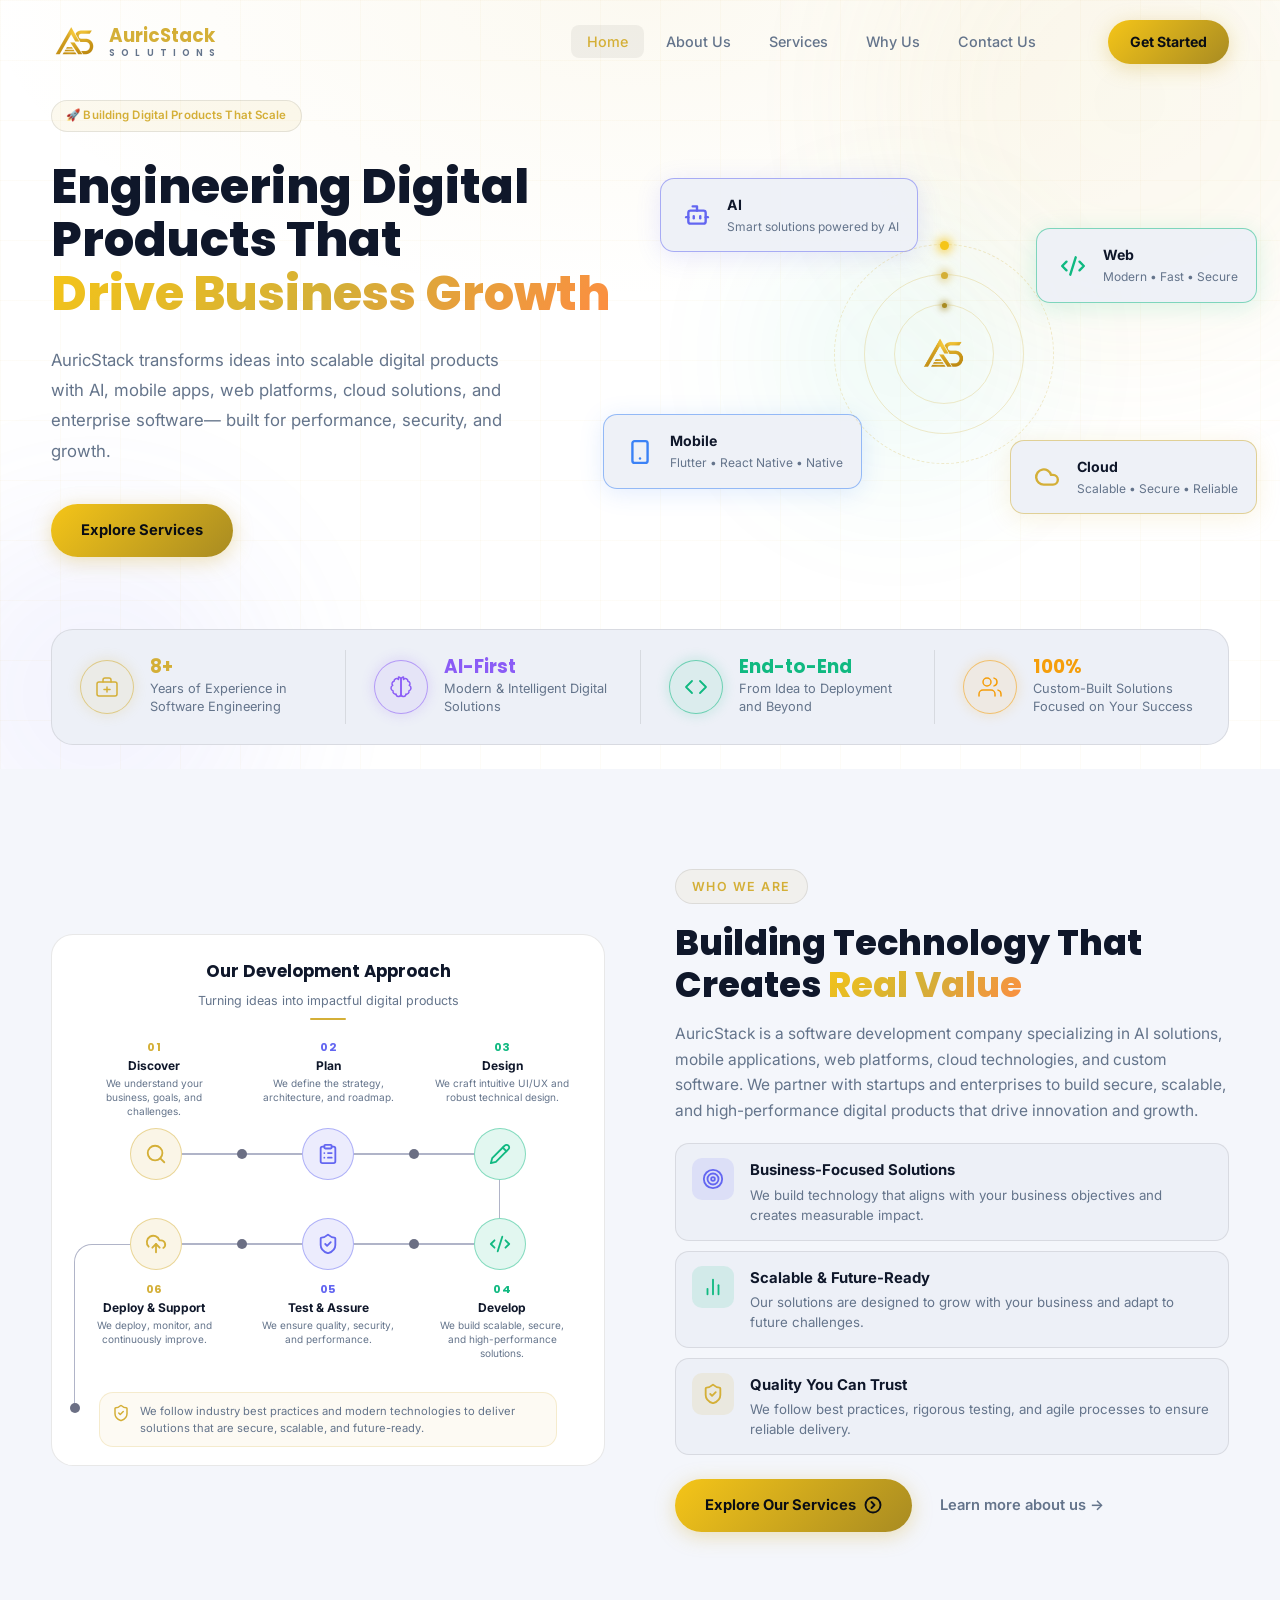
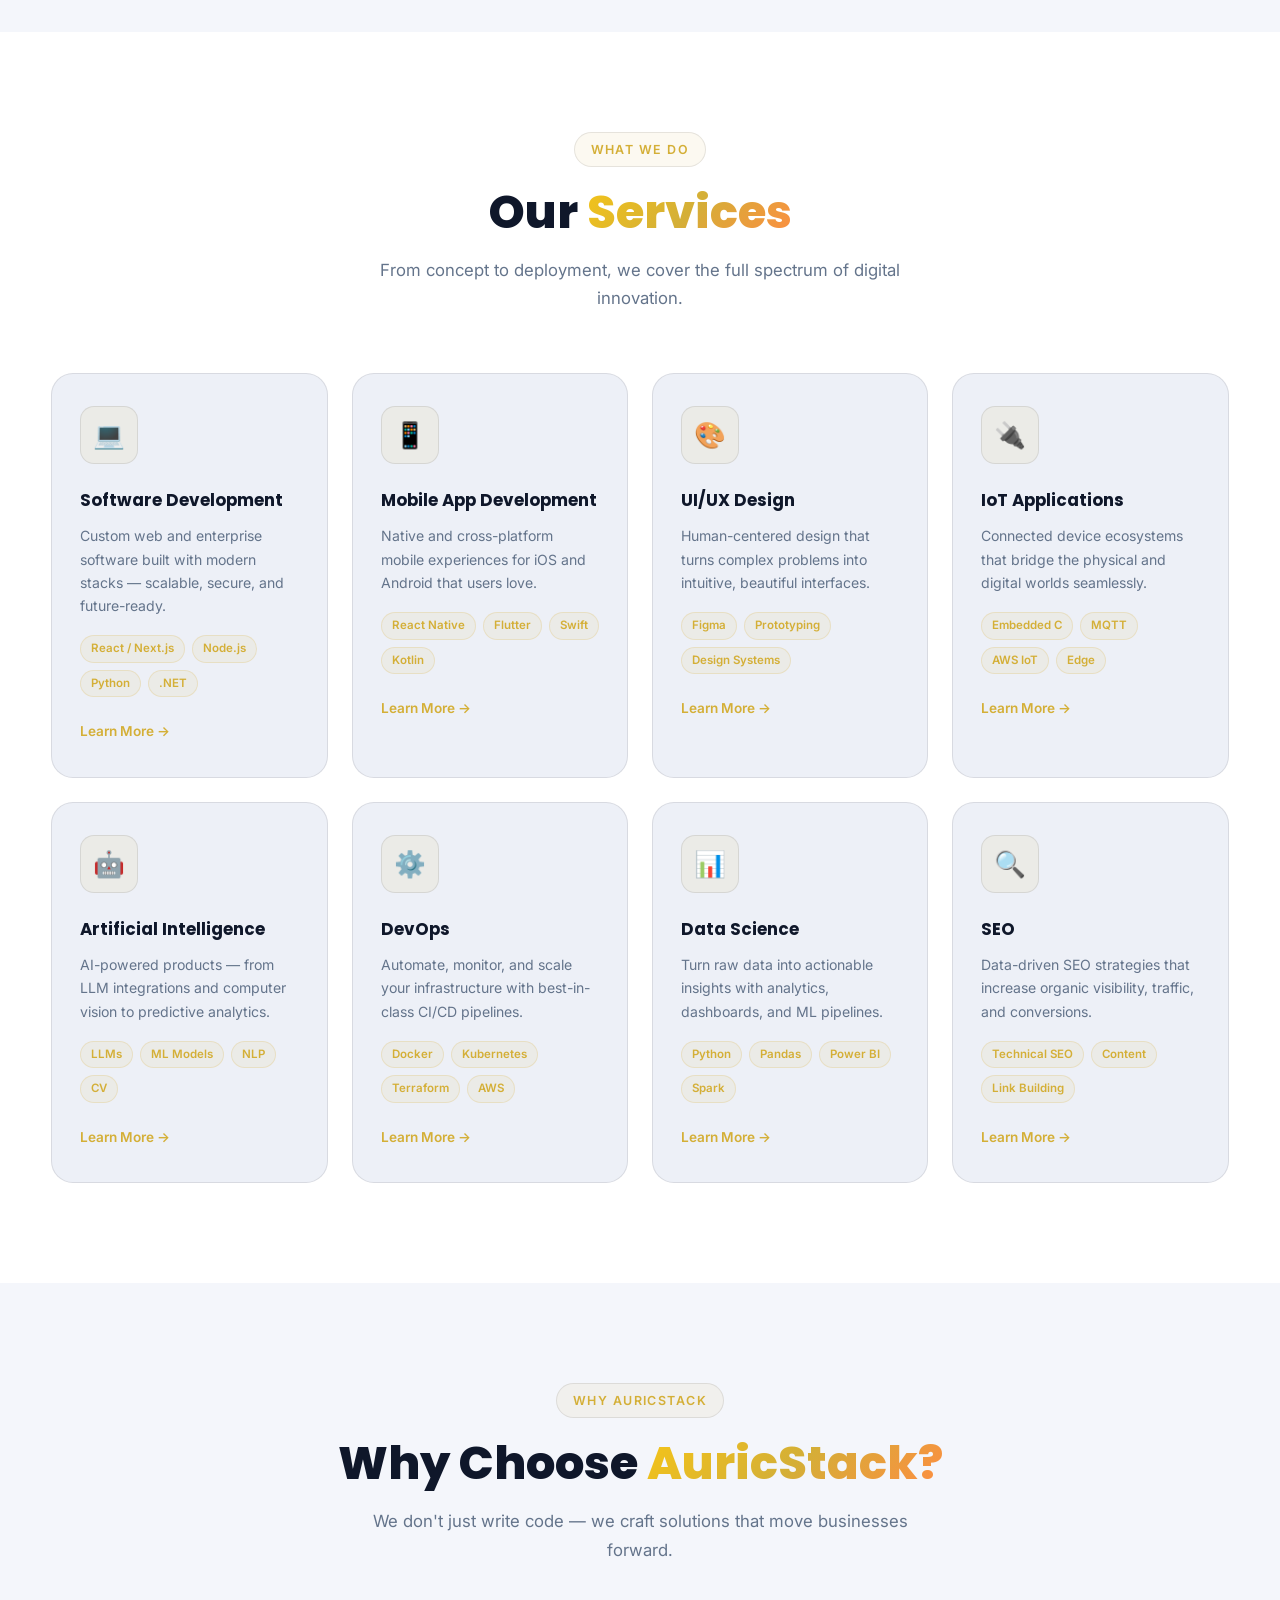
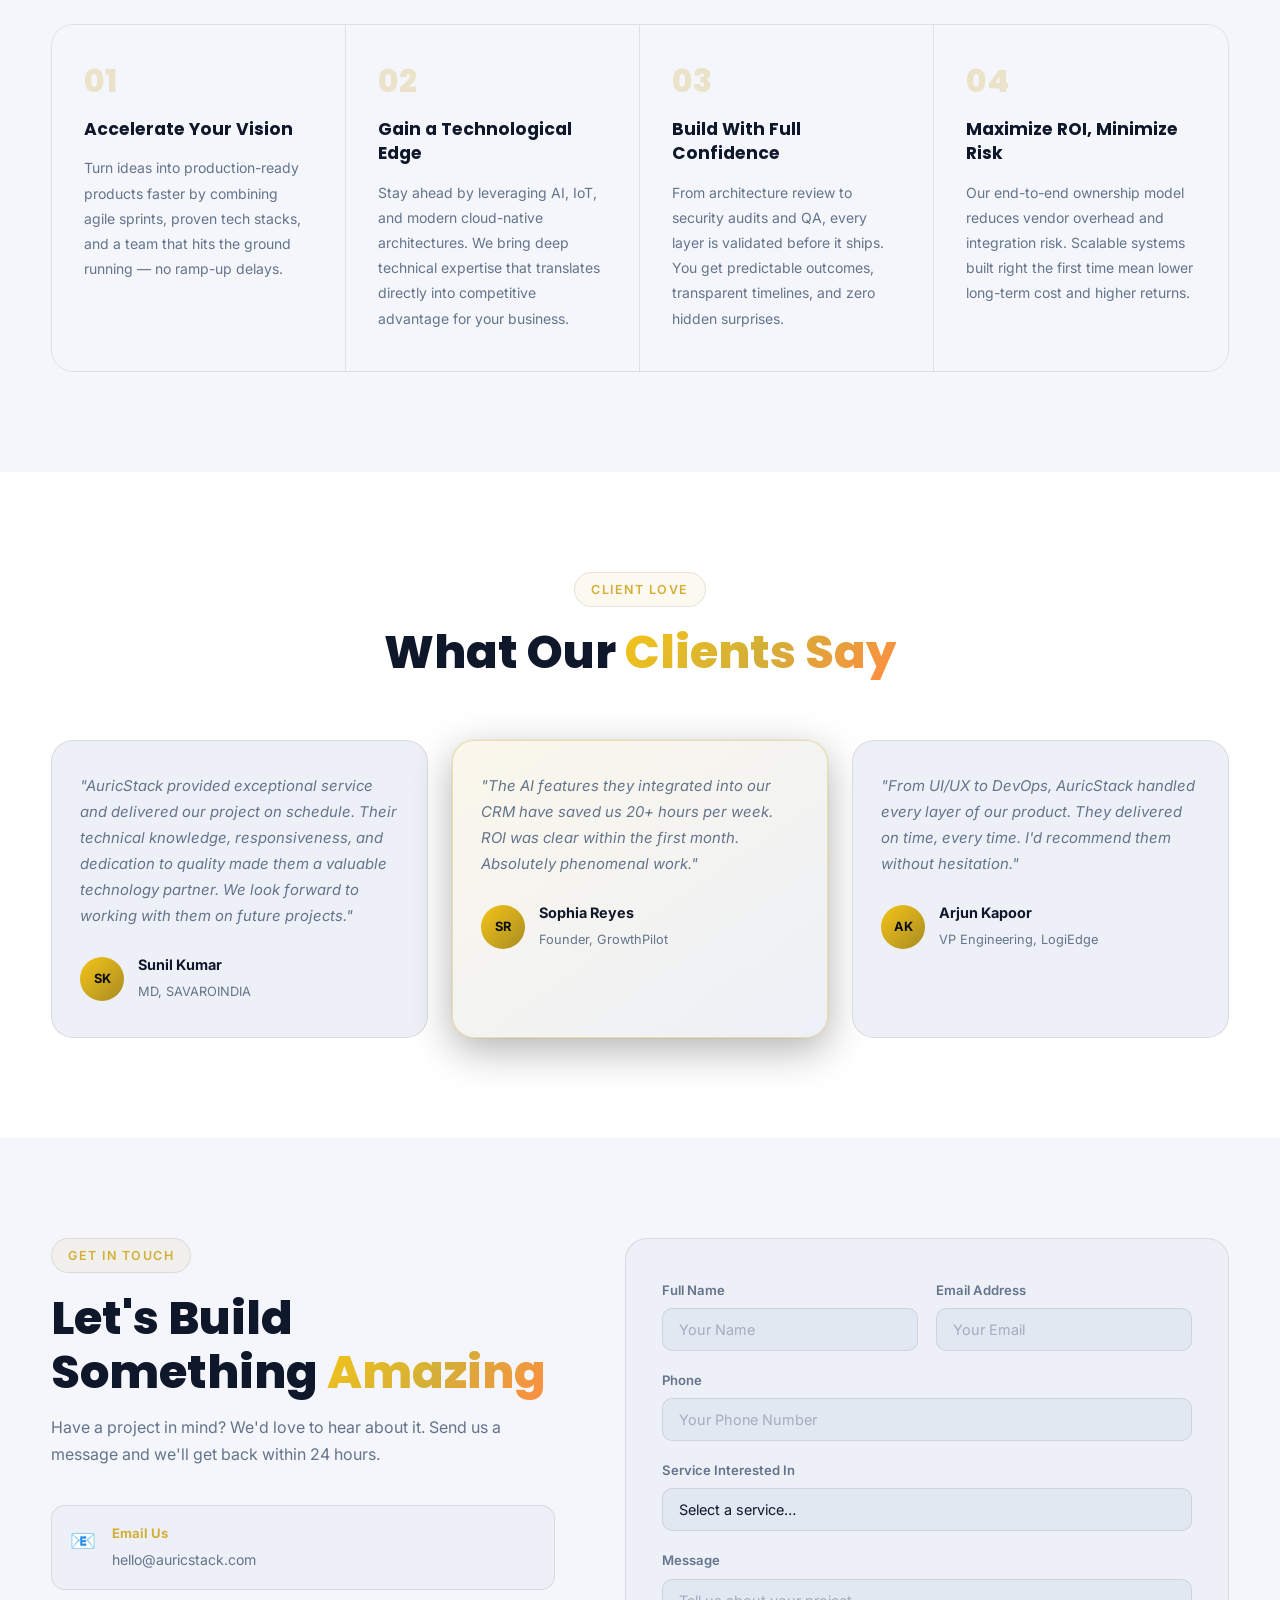
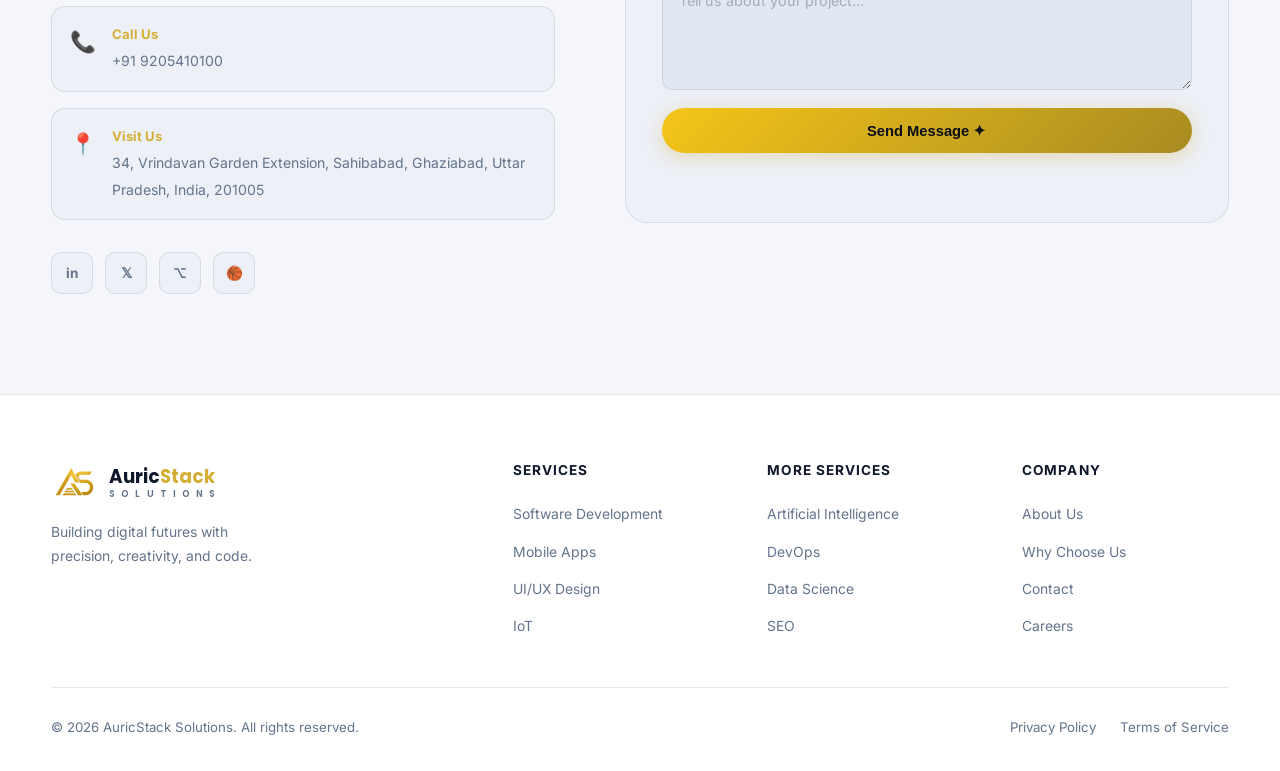
==== index.html @ 0ed7bf91 "top section update" ====
<!DOCTYPE html>
<html lang="en">
<head>
  <meta charset="UTF-8" />
  <meta name="viewport" content="width=device-width, initial-scale=1.0" />
  <title>AuricStack Solutions | Custom Software, AI & Cloud Services</title>
  <link href="https://fonts.googleapis.com/css2?family=Inter:wght@300;400;500;600;700;800&family=Poppins:wght@400;600;700;800&display=swap" rel="stylesheet" />
  <link rel="stylesheet" href="style.css" />
  <link rel="icon" type="image/x-icon" href="favicon/favicon.ico" />
  <link rel="icon" type="image/png" sizes="32x32" href="favicon/favicon-32x32.png" />
  <link rel="icon" type="image/png" sizes="16x16" href="favicon/favicon-16x16.png" />
  <link rel="apple-touch-icon" sizes="180x180" href="favicon/apple-touch-icon.png" />
  <link rel="manifest" href="favicon/site.webmanifest" />
</head>
<body>

  <!-- ── NAV ─────────────────────────────────────────────── -->
  <nav id="navbar">
    <div class="nav-container">
      <a href="#home" class="logo">
        <img src="favicon/android-chrome-192x192.png" alt="AuricStack" class="logo-img" />
        <div class="logo-text-wrap">
          <span class="logo-name"><span>AuricStack</span></span>
          <span class="logo-sub">S O L U T I O N S</span>
        </div>
      </a>
      <ul class="nav-links" id="navLinks">
        <li><a href="#home"    class="nav-link active">Home</a></li>
        <li><a href="#about"   class="nav-link">About Us</a></li>
        <li><a href="#services"class="nav-link">Services</a></li>
        <li><a href="#why-us" class="nav-link">Why Us</a></li>
        <li><a href="#contact" class="nav-link">Contact Us</a></li>
      </ul>
      <a href="#contact" class="btn-primary nav-cta">Get Started</a>
      <button class="hamburger" id="hamburger" aria-label="menu">
        <span></span><span></span><span></span>
      </button>
    </div>
  </nav>

  <!-- ── HERO ─────────────────────────────────────────────── -->
  <div class="hero-wrapper">
  <section id="home" class="hero">
    <div class="hero-bg">
      <div class="hero-orb orb1"></div>
      <div class="hero-orb orb2"></div>
      <div class="hero-orb orb3"></div>
      <div class="grid-overlay"></div>
    </div>
    <div class="hero-content">
      <div class="hero-badge">🚀 Building Digital Products That Scale</div>
      <h1 class="hero-title">
        Engineering Digital Products That <br><span class="gradient-text">Drive Business Growth</span><br/>
      </h1>
      <p class="hero-subtitle">
        AuricStack transforms ideas into scalable digital products with AI,
        mobile apps, web platforms, cloud solutions, and enterprise software—
        built for performance, security, and growth.
      </p>
      <div class="hero-actions">
        <a href="#services" class="btn-primary">Explore Services</a>
        <!-- <a href="#contact" class="btn-outline">View Our Work</a> -->
      </div>
    </div>
    <div class="hero-visual">
      <div class="hero-card card-float">
        <div class="hcard-icon"><svg viewBox="0 0 24 24" fill="none" stroke-width="2.2" stroke-linecap="round" stroke-linejoin="round"><path d="M12 8V4H8"/><rect width="16" height="12" x="4" y="8" rx="2"/><path d="M2 14h2"/><path d="M20 14h2"/><path d="M15 13v2"/><path d="M9 13v2"/></svg></div>
        <div><strong>AI</strong><p>Smart solutions powered by AI</p></div>
      </div>
      <div class="hero-card card-float delay1">
        <div class="hcard-icon"><svg viewBox="0 0 24 24" fill="none" stroke-width="2.2" stroke-linecap="round" stroke-linejoin="round"><rect width="14" height="20" x="5" y="2" rx="2"/><path d="M12 18h.01"/></svg></div>
        <div><strong>Mobile</strong><p>Flutter • React Native • Native</p></div>
      </div>
      <div class="hero-card card-float delay2">
        <div class="hcard-icon"><svg viewBox="0 0 24 24" fill="none" stroke-width="2.2" stroke-linecap="round" stroke-linejoin="round"><path d="m18 16 4-4-4-4"/><path d="m6 8-4 4 4 4"/><path d="m14.5 4-5 16"/></svg></div>
        <div><strong>Web</strong><p>Modern • Fast • Secure</p></div>
      </div>
      <div class="hero-card card-float delay3">
        <div class="hcard-icon"><svg viewBox="0 0 24 24" fill="none" stroke-width="2.2" stroke-linecap="round" stroke-linejoin="round"><path d="M17.5 19H9a7 7 0 1 1 6.71-9h1.79a4.5 4.5 0 1 1 0 9Z"/></svg></div>
        <div><strong>Cloud</strong><p>Scalable • Secure • Reliable</p></div>
      </div>
      <div class="hero-globe">
        <div class="globe-ring r1"></div>
        <div class="globe-ring r2"></div>
        <div class="globe-ring r3"></div>
        <div class="globe-core"><img src="favicon/android-chrome-192x192.png" alt="AuricStack" class="globe-logo"></div>
      </div>
      <div class="hero-cards-row">
        <div class="hero-card">
          <div class="hcard-icon"><svg viewBox="0 0 24 24" fill="none" stroke-width="2.2" stroke-linecap="round" stroke-linejoin="round"><path d="M12 8V4H8"/><rect width="16" height="12" x="4" y="8" rx="2"/><path d="M2 14h2"/><path d="M20 14h2"/><path d="M15 13v2"/><path d="M9 13v2"/></svg></div>
          <div><strong>AI Solutions</strong><p>Smart solutions powered by AI</p></div>
        </div>
        <div class="hero-card">
          <div class="hcard-icon"><svg viewBox="0 0 24 24" fill="none" stroke-width="2.2" stroke-linecap="round" stroke-linejoin="round"><rect width="14" height="20" x="5" y="2" rx="2"/><path d="M12 18h.01"/></svg></div>
          <div><strong>Mobile Apps</strong><p>Flutter • React Native • Native</p></div>
        </div>
        <div class="hero-card">
          <div class="hcard-icon"><svg viewBox="0 0 24 24" fill="none" stroke-width="2.2" stroke-linecap="round" stroke-linejoin="round"><path d="m18 16 4-4-4-4"/><path d="m6 8-4 4 4 4"/><path d="m14.5 4-5 16"/></svg></div>
          <div><strong>Web Dev</strong><p>Modern • Fast • Secure</p></div>
        </div>
        <div class="hero-card">
          <div class="hcard-icon"><svg viewBox="0 0 24 24" fill="none" stroke-width="2.2" stroke-linecap="round" stroke-linejoin="round"><path d="M17.5 19H9a7 7 0 1 1 6.71-9h1.79a4.5 4.5 0 1 1 0 9Z"/></svg></div>
          <div><strong>Cloud Solutions</strong><p>Scalable • Secure • Reliable</p></div>
        </div>
      </div>
    </div>

  </section>
  <!-- highlights pinned to bottom of hero -->
  <div class="hero-highlights">
    <div class="highlights-inner">

      <div class="hl-item">
        <div class="hl-icon" style="--hc:#D4AF37">
          <svg viewBox="0 0 24 24" fill="none" stroke="currentColor" stroke-width="1.5" stroke-linecap="round" stroke-linejoin="round">
            <rect x="2" y="7" width="20" height="14" rx="2"/>
            <path d="M16 7V5a2 2 0 0 0-2-2h-4a2 2 0 0 0-2 2v2"/>
            <line x1="12" y1="12" x2="12" y2="17"/>
            <line x1="9" y1="14.5" x2="15" y2="14.5"/>
          </svg>
        </div>
        <div class="hl-text">
          <strong>8+</strong>
          <span>Years of Experience in Software Engineering</span>
        </div>
      </div>

      <div class="hl-divider"></div>

      <div class="hl-item">
        <div class="hl-icon" style="--hc:#8b5cf6">
          <svg viewBox="0 0 24 24" fill="none" stroke="currentColor" stroke-width="1.5" stroke-linecap="round" stroke-linejoin="round">
            <path d="M9.5 2A2.5 2.5 0 0 1 12 4.5v15a2.5 2.5 0 0 1-4.96-.44 2.5 2.5 0 0 1-2.96-3.08 3 3 0 0 1-.34-5.58 2.5 2.5 0 0 1 1.32-4.24 2.5 2.5 0 0 1 4.44-1.66Z"/>
            <path d="M14.5 2A2.5 2.5 0 0 0 12 4.5v15a2.5 2.5 0 0 0 4.96-.44 2.5 2.5 0 0 0 2.96-3.08 3 3 0 0 0 .34-5.58 2.5 2.5 0 0 0-1.32-4.24 2.5 2.5 0 0 0-4.44-1.66Z"/>
          </svg>
        </div>
        <div class="hl-text">
          <strong>AI-First</strong>
          <span>Modern &amp; Intelligent Digital Solutions</span>
        </div>
      </div>

      <div class="hl-divider"></div>

      <div class="hl-item">
        <div class="hl-icon" style="--hc:#10b981">
          <svg viewBox="0 0 24 24" fill="none" stroke="currentColor" stroke-width="1.8" stroke-linecap="round" stroke-linejoin="round">
            <polyline points="16 18 22 12 16 6"/>
            <polyline points="8 6 2 12 8 18"/>
          </svg>
        </div>
        <div class="hl-text">
          <strong>End-to-End</strong>
          <span>From Idea to Deployment and Beyond</span>
        </div>
      </div>

      <div class="hl-divider"></div>

      <div class="hl-item">
        <div class="hl-icon" style="--hc:#f59e0b">
          <svg viewBox="0 0 24 24" fill="none" stroke="currentColor" stroke-width="1.5" stroke-linecap="round" stroke-linejoin="round">
            <path d="M17 21v-2a4 4 0 0 0-4-4H5a4 4 0 0 0-4 4v2"/>
            <circle cx="9" cy="7" r="4"/>
            <path d="M23 21v-2a4 4 0 0 0-3-3.87"/>
            <path d="M16 3.13a4 4 0 0 1 0 7.75"/>
          </svg>
        </div>
        <div class="hl-text">
          <strong>100%</strong>
          <span>Custom-Built Solutions Focused on Your Success</span>
        </div>
      </div>

    </div>
  </div>
  <div class="hero-actions-bottom">
    <a href="#services" class="btn-primary">Explore Services</a>
  </div>
  </div>

  <!-- ── ABOUT ─────────────────────────────────────────────── -->
  <section id="about" class="about section">
    <div class="container">
      <div class="about-grid">
        <div class="about-visual">
          <div class="pcard">

            <div class="pcard-hd">
              <h3>Our Development Approach</h3>
              <p>Turning ideas into impactful digital products</p>
              <div class="pcard-hd-line"></div>
            </div>

            <!-- ── Row 1 ───────────────────────────────── -->
            <!-- Labels sit directly on top of their icons -->
            <div class="ps-labels">
              <div class="ps-lbl ps-gold">
                <span class="ps-num">01</span>
                <strong>Discover</strong>
                <p>We understand your business, goals, and challenges.</p>
              </div>
              <div class="ps-lbl ps-purple">
                <span class="ps-num">02</span>
                <strong>Plan</strong>
                <p>We define the strategy, architecture, and roadmap.</p>
              </div>
              <div class="ps-lbl ps-green">
                <span class="ps-num">03</span>
                <strong>Design</strong>
                <p>We craft intuitive UI/UX and robust technical design.</p>
              </div>
            </div>

            <!-- Icon row 1: rings + horizontal connectors -->
            <div class="ps-icons ps-icons-r1">
              <div class="ps-ring ps-gold">
                <svg width="22" height="22" viewBox="0 0 24 24" fill="none" stroke="currentColor" stroke-width="2" stroke-linecap="round" stroke-linejoin="round">
                  <circle cx="11" cy="11" r="8"/><path d="m21 21-4.3-4.3"/>
                </svg>
              </div>
              <div class="ps-conn"><span></span></div>
              <div class="ps-ring ps-purple">
                <svg width="22" height="22" viewBox="0 0 24 24" fill="none" stroke="currentColor" stroke-width="2" stroke-linecap="round" stroke-linejoin="round">
                  <rect width="8" height="4" x="8" y="2" rx="1" ry="1"/><path d="M16 4h2a2 2 0 0 1 2 2v14a2 2 0 0 1-2 2H6a2 2 0 0 1-2-2V6a2 2 0 0 1 2-2h2"/><path d="M12 11h4"/><path d="M12 16h4"/><path d="M8 11h.01"/><path d="M8 16h.01"/>
                </svg>
              </div>
              <div class="ps-conn"><span></span></div>
              <div class="ps-ring ps-green">
                <svg width="22" height="22" viewBox="0 0 24 24" fill="none" stroke="currentColor" stroke-width="2" stroke-linecap="round" stroke-linejoin="round">
                  <path d="M17 3a2.85 2.83 0 1 1 4 4L7.5 20.5 2 22l1.5-5.5Z"/><path d="m15 5 4 4"/>
                </svg>
              </div>
            </div>

            <!-- U-turn: right-side arc connecting row 1 col-3 to row 2 col-3.
                 margin-top:-26px overlaps into row-1 so top border = row-1 icon center.
                 height:80px means bottom border = row-1 center + 80 = row-2 icon center
                 (row-2 icons also have margin-top:-26px, so row-2 center = row-2 start + 26
                  = [U-turn layout end - 26] + 26 = U-turn layout end = row-1 bottom + 80 = 26+80=106 ✓) -->
            <!-- Right arc: connects 03 Design (row-1) ↔ 04 Develop (row-2) -->
            <div class="ps-uturn-wrap"><div class="ps-uturn"></div></div>

            <!-- Icon row 2: DOM order 06, 05, 04 so rightmost = 04 (pairs with 03 above).
                 margin-top:-26px pulls row up so icon centers align with U-turn bottom border. -->
            <div class="ps-icons ps-icons-r2">
              <div class="ps-ring ps-gold">
                <svg width="22" height="22" viewBox="0 0 24 24" fill="none" stroke="currentColor" stroke-width="2" stroke-linecap="round" stroke-linejoin="round">
                  <path d="M4 14.899A7 7 0 1 1 15.71 8h1.79a4.5 4.5 0 0 1 2.5 8.242"/><path d="M12 12v9"/><path d="m16 16-4-4-4 4"/>
                </svg>
              </div>
              <div class="ps-conn"><span></span></div>
              <div class="ps-ring ps-purple">
                <svg width="22" height="22" viewBox="0 0 24 24" fill="none" stroke="currentColor" stroke-width="2" stroke-linecap="round" stroke-linejoin="round">
                  <path d="M20 13c0 5-3.5 7.5-7.66 8.95a1 1 0 0 1-.67-.01C7.5 20.5 4 18 4 13V6a1 1 0 0 1 1-1c2 0 4.5-1.2 6.24-2.72a1.17 1.17 0 0 1 1.52 0C14.51 3.81 17 5 19 5a1 1 0 0 1 1 1z"/><path d="m9 12 2 2 4-4"/>
                </svg>
              </div>
              <div class="ps-conn"><span></span></div>
              <div class="ps-ring ps-green">
                <svg width="22" height="22" viewBox="0 0 24 24" fill="none" stroke="currentColor" stroke-width="2" stroke-linecap="round" stroke-linejoin="round">
                  <path d="m18 16 4-4-4-4"/><path d="m6 8-4 4 4 4"/><path d="m14.5 4-5 16"/>
                </svg>
              </div>
            </div>

            <!-- ── Row 2 labels ───────────────────────── -->
            <div class="ps-labels ps-labels-b">
              <div class="ps-lbl ps-gold">
                <span class="ps-num">06</span>
                <strong>Deploy &amp; Support</strong>
                <p>We deploy, monitor, and continuously improve.</p>
              </div>
              <div class="ps-lbl ps-purple">
                <span class="ps-num">05</span>
                <strong>Test &amp; Assure</strong>
                <p>We ensure quality, security, and performance.</p>
              </div>
              <div class="ps-lbl ps-green">
                <span class="ps-num">04</span>
                <strong>Develop</strong>
                <p>We build scalable, secure, and high-performance solutions.</p>
              </div>
            </div>

            <div class="pcard-ft">
              <svg width="18" height="18" viewBox="0 0 24 24" fill="none" stroke="var(--gold)" stroke-width="2" stroke-linecap="round" stroke-linejoin="round" class="pcard-ft-icon">
                <path d="M20 13c0 5-3.5 7.5-7.66 8.95a1 1 0 0 1-.67-.01C7.5 20.5 4 18 4 13V6a1 1 0 0 1 1-1c2 0 4.5-1.2 6.24-2.72a1.17 1.17 0 0 1 1.52 0C14.51 3.81 17 5 19 5a1 1 0 0 1 1 1z"/>
                <path d="m9 12 2 2 4-4"/>
              </svg>
              <p>We follow industry best practices and modern technologies to deliver solutions that are secure, scalable, and future-ready.</p>
            </div>

          </div>
        </div>
        <div class="about-content">
          <div class="section-tag">Who We Are</div>
          <h2 class="section-title">Building Technology That Creates <span class="gradient-text">Real Value</span></h2>
          <p class="about-desc">
            AuricStack is a software development company specializing in AI solutions, mobile applications, web platforms, cloud technologies, and custom software. We partner with startups and enterprises to build secure, scalable, and high-performance digital products that drive innovation and growth.
          </p>
          <div class="about-values">
            <div class="value-item">
              <div class="value-icon-box value-icon-purple">
                <svg width="22" height="22" viewBox="0 0 24 24" fill="none" stroke="currentColor" stroke-width="2" stroke-linecap="round" stroke-linejoin="round">
                  <circle cx="12" cy="12" r="10"/><circle cx="12" cy="12" r="6"/><circle cx="12" cy="12" r="2"/>
                </svg>
              </div>
              <div>
                <strong>Business-Focused Solutions</strong>
                <p>We build technology that aligns with your business objectives and creates measurable impact.</p>
              </div>
            </div>
            <div class="value-item">
              <div class="value-icon-box value-icon-green">
                <svg width="22" height="22" viewBox="0 0 24 24" fill="none" stroke="currentColor" stroke-width="2" stroke-linecap="round" stroke-linejoin="round">
                  <line x1="18" y1="20" x2="18" y2="10"/><line x1="12" y1="20" x2="12" y2="4"/><line x1="6" y1="20" x2="6" y2="14"/>
                </svg>
              </div>
              <div>
                <strong>Scalable &amp; Future-Ready</strong>
                <p>Our solutions are designed to grow with your business and adapt to future challenges.</p>
              </div>
            </div>
            <div class="value-item">
              <div class="value-icon-box value-icon-gold">
                <svg width="22" height="22" viewBox="0 0 24 24" fill="none" stroke="currentColor" stroke-width="2" stroke-linecap="round" stroke-linejoin="round">
                  <path d="M20 13c0 5-3.5 7.5-7.66 8.95a1 1 0 0 1-.67-.01C7.5 20.5 4 18 4 13V6a1 1 0 0 1 1-1c2 0 4.5-1.2 6.24-2.72a1.17 1.17 0 0 1 1.52 0C14.51 3.81 17 5 19 5a1 1 0 0 1 1 1z"/><path d="m9 12 2 2 4-4"/>
                </svg>
              </div>
              <div>
                <strong>Quality You Can Trust</strong>
                <p>We follow best practices, rigorous testing, and agile processes to ensure reliable delivery.</p>
              </div>
            </div>
          </div>
          <div class="about-cta">
            <a href="#services" class="btn-primary">
              Explore Our Services
              <svg width="18" height="18" viewBox="0 0 24 24" fill="none" stroke="currentColor" stroke-width="2.5" stroke-linecap="round" stroke-linejoin="round"><circle cx="12" cy="12" r="10"/><path d="m10 8 4 4-4 4"/></svg>
            </a>
            <a href="#about" class="btn-text-link">Learn more about us →</a>
          </div>
        </div>
      </div>
    </div>
  </section>

  <!-- ── SERVICES ─────────────────────────────────────────── -->
  <section id="services" class="services section">
    <div class="container">
      <div class="section-header">
        <div class="section-tag">What We Do</div>
        <h2 class="section-title">Our <span class="gradient-text">Services</span></h2>
        <p class="section-sub">From concept to deployment, we cover the full spectrum of digital innovation.</p>
      </div>
      <div class="services-grid">

        <div class="service-card" data-index="1">
          <div class="service-icon-wrap"><span class="service-icon">💻</span></div>
          <h3>Software Development</h3>
          <p>Custom web and enterprise software built with modern stacks — scalable, secure, and future-ready.</p>
          <ul class="service-tags"><li>React / Next.js</li><li>Node.js</li><li>Python</li><li>.NET</li></ul>
          <a href="#contact" class="service-link">Learn More →</a>
        </div>

        <div class="service-card" data-index="2">
          <div class="service-icon-wrap"><span class="service-icon">📱</span></div>
          <h3>Mobile App Development</h3>
          <p>Native and cross-platform mobile experiences for iOS and Android that users love.</p>
          <ul class="service-tags"><li>React Native</li><li>Flutter</li><li>Swift</li><li>Kotlin</li></ul>
          <a href="#contact" class="service-link">Learn More →</a>
        </div>

        <div class="service-card" data-index="3">
          <div class="service-icon-wrap"><span class="service-icon">🎨</span></div>
          <h3>UI/UX Design</h3>
          <p>Human-centered design that turns complex problems into intuitive, beautiful interfaces.</p>
          <ul class="service-tags"><li>Figma</li><li>Prototyping</li><li>Design Systems</li></ul>
          <a href="#contact" class="service-link">Learn More →</a>
        </div>

        <div class="service-card" data-index="4">
          <div class="service-icon-wrap"><span class="service-icon">🔌</span></div>
          <h3>IoT Applications</h3>
          <p>Connected device ecosystems that bridge the physical and digital worlds seamlessly.</p>
          <ul class="service-tags"><li>Embedded C</li><li>MQTT</li><li>AWS IoT</li><li>Edge</li></ul>
          <a href="#contact" class="service-link">Learn More →</a>
        </div>

        <div class="service-card" data-index="5">
          <div class="service-icon-wrap"><span class="service-icon">🤖</span></div>
          <h3>Artificial Intelligence</h3>
          <p>AI-powered products — from LLM integrations and computer vision to predictive analytics.</p>
          <ul class="service-tags"><li>LLMs</li><li>ML Models</li><li>NLP</li><li>CV</li></ul>
          <a href="#contact" class="service-link">Learn More →</a>
        </div>

        <div class="service-card" data-index="6">
          <div class="service-icon-wrap"><span class="service-icon">⚙️</span></div>
          <h3>DevOps</h3>
          <p>Automate, monitor, and scale your infrastructure with best-in-class CI/CD pipelines.</p>
          <ul class="service-tags"><li>Docker</li><li>Kubernetes</li><li>Terraform</li><li>AWS</li></ul>
          <a href="#contact" class="service-link">Learn More →</a>
        </div>

        <div class="service-card" data-index="7">
          <div class="service-icon-wrap"><span class="service-icon">📊</span></div>
          <h3>Data Science</h3>
          <p>Turn raw data into actionable insights with analytics, dashboards, and ML pipelines.</p>
          <ul class="service-tags"><li>Python</li><li>Pandas</li><li>Power BI</li><li>Spark</li></ul>
          <a href="#contact" class="service-link">Learn More →</a>
        </div>

        <div class="service-card" data-index="8">
          <div class="service-icon-wrap"><span class="service-icon">🔍</span></div>
          <h3>SEO</h3>
          <p>Data-driven SEO strategies that increase organic visibility, traffic, and conversions.</p>
          <ul class="service-tags"><li>Technical SEO</li><li>Content</li><li>Link Building</li></ul>
          <a href="#contact" class="service-link">Learn More →</a>
        </div>

      </div>
    </div>
  </section>

  <!-- ── WHY CHOOSE US ─────────────────────────────────────── -->
  <section id="why-us" class="why-us section">
    <div class="container">
      <div class="section-header">
        <div class="section-tag">Why AuricStack</div>
        <h2 class="section-title">Why Choose <span class="gradient-text">AuricStack?</span></h2>
        <p class="section-sub">We don't just write code — we craft solutions that move businesses forward.</p>
      </div>
      <div class="why-grid">

        <div class="why-card">
          <div class="why-card-num">01</div>
          <h3>Accelerate Your Vision</h3>
          <p>Turn ideas into production-ready products faster by combining agile sprints, proven tech stacks, and a team that hits the ground running — no ramp-up delays.</p>
        </div>

        <div class="why-card">
          <div class="why-card-num">02</div>
          <h3>Gain a Technological Edge</h3>
          <p>Stay ahead by leveraging AI, IoT, and modern cloud-native architectures. We bring deep technical expertise that translates directly into competitive advantage for your business.</p>
        </div>

        <div class="why-card">
          <div class="why-card-num">03</div>
          <h3>Build With Full Confidence</h3>
          <p>From architecture review to security audits and QA, every layer is validated before it ships. You get predictable outcomes, transparent timelines, and zero hidden surprises.</p>
        </div>

        <div class="why-card">
          <div class="why-card-num">04</div>
          <h3>Maximize ROI, Minimize Risk</h3>
          <p>Our end-to-end ownership model reduces vendor overhead and integration risk. Scalable systems built right the first time mean lower long-term cost and higher returns.</p>
        </div>

      </div>
    </div>
  </section>

  <!-- ── TESTIMONIALS ──────────────────────────────────────── -->
  <section class="testimonials section">
    <div class="container">
      <div class="section-header">
        <div class="section-tag">Client Love</div>
        <h2 class="section-title">What Our <span class="gradient-text">Clients Say</span></h2>
      </div>
      <div class="testi-grid">
        <div class="testi-card">
          <!--<div class="testi-stars">★★★★★</div> -->
          <p>"AuricStack provided exceptional service and delivered our project on schedule. Their technical knowledge, responsiveness, and dedication to quality made them a valuable technology partner. We look forward to working with them on future projects."</p>
          <div class="testi-author">
            <div class="testi-avatar">SK</div>
            <div><strong>Sunil Kumar</strong><span>MD, SAVAROINDIA</span></div>
          </div>
        </div>
        <div class="testi-card featured">
         <!-- <div class="testi-stars">★★★★★</div>-->
          <p>"The AI features they integrated into our CRM have saved us 20+ hours per week. ROI was clear within the first month. Absolutely phenomenal work."</p>
          <div class="testi-author">
            <div class="testi-avatar">SR</div>
            <div><strong>Sophia Reyes</strong><span>Founder, GrowthPilot</span></div>
          </div>
        </div>
        <div class="testi-card">
         <!--<div class="testi-stars">★★★★★</div> -->
          <p>"From UI/UX to DevOps, AuricStack handled every layer of our product. They delivered on time, every time. I'd recommend them without hesitation."</p>
          <div class="testi-author">
            <div class="testi-avatar">AK</div>
            <div><strong>Arjun Kapoor</strong><span>VP Engineering, LogiEdge</span></div>
          </div>
        </div>
      </div>
    </div>
  </section>

  <!-- ── CONTACT ────────────────────────────────────────────── -->
  <section id="contact" class="contact section">
    <div class="container">
      <div class="contact-grid">
        <div class="contact-info">
          <div class="section-tag">Get In Touch</div>
          <h2 class="section-title">Let's Build Something <span class="gradient-text">Amazing</span></h2>
          <p>Have a project in mind? We'd love to hear about it. Send us a message and we'll get back within 24 hours.</p>
          <div class="contact-details">
            <div class="contact-item">
              <div class="contact-icon">📧</div>
              <div><strong>Email Us</strong><span>hello@auricstack.com</span></div>
            </div>
            <div class="contact-item">
              <div class="contact-icon">📞</div>
              <div><strong>Call Us</strong><span>+91 9205410100</span></div>
            </div>
            <div class="contact-item">
              <div class="contact-icon">📍</div>
              <div><strong>Visit Us</strong><span>34, Vrindavan Garden Extension, Sahibabad, Ghaziabad, Uttar Pradesh, India, 201005</span></div>
            </div>
          </div>
          <div class="social-links">
            <a href="#" class="social-btn" aria-label="LinkedIn">in</a>
            <a href="#" class="social-btn" aria-label="Twitter">𝕏</a>
            <a href="#" class="social-btn" aria-label="GitHub">⌥</a>
            <a href="#" class="social-btn" aria-label="Dribbble">🏀</a>
          </div>
        </div>
        <form class="contact-form" id="contactForm" novalidate>
          <div class="form-row">
            <div class="form-group">
              <label for="name">Full Name</label>
              <input type="text" id="name" placeholder="Your Name" required />
            </div>
            <div class="form-group">
              <label for="email">Email Address</label>
              <input type="email" id="email" placeholder="Your Email" required />
            </div>
          </div>
          <div class="form-group">
            <label for="mobile">Phone</label>
            <input type="tel" id="phone" placeholder="Your Phone Number" required></textarea>
          </div>
          <div class="form-group">
            <label for="service">Service Interested In</label>
            <select id="service">
              <option value="">Select a service…</option>
              <option>Software Development</option>
              <option>Mobile App Development</option>
              <option>UI/UX Design</option>
              <option>IoT Application</option>
              <option>Artificial Intelligence</option>
              <option>DevOps</option>
              <option>Data Science</option>
              <option>SEO</option>
            </select>
          </div>
          <div class="form-group">
            <label for="message">Message</label>
            <textarea id="message" rows="5" placeholder="Tell us about your project…" required></textarea>
          </div>
          <button type="submit" class="btn-primary btn-full">Send Message ✦</button>
          <p class="form-note" id="formMsg"></p>
        </form>
      </div>
    </div>
  </section>

  <!-- ── FOOTER ─────────────────────────────────────────────── -->
  <footer class="footer">
    <div class="container">
      <div class="footer-grid">
        <div class="footer-brand">
          <a href="#home" class="logo">
            <img src="favicon/android-chrome-192x192.png" alt="AuricStack" class="logo-img" />
        <div class="logo-text-wrap">
          <span class="logo-name">Auric<span>Stack</span></span>
          <span class="logo-sub">S O L U T I O N S</span>
        </div>
          </a>
          <p>Building digital futures with precision, creativity, and code.</p>
        </div>
        <div class="footer-col">
          <h4>Services</h4>
          <ul>
            <li><a href="#services">Software Development</a></li>
            <li><a href="#services">Mobile Apps</a></li>
            <li><a href="#services">UI/UX Design</a></li>
            <li><a href="#services">IoT</a></li>
          </ul>
        </div>
        <div class="footer-col">
          <h4>More Services</h4>
          <ul>
            <li><a href="#services">Artificial Intelligence</a></li>
            <li><a href="#services">DevOps</a></li>
            <li><a href="#services">Data Science</a></li>
            <li><a href="#services">SEO</a></li>
          </ul>
        </div>
        <div class="footer-col">
          <h4>Company</h4>
          <ul>
            <li><a href="#about">About Us</a></li>
            <li><a href="#why-us">Why Choose Us</a></li>
            <li><a href="#contact">Contact</a></li>
            <li><a href="#">Careers</a></li>
          </ul>
        </div>
      </div>
      <div class="footer-bottom">
        <p>© 2026 AuricStack Solutions. All rights reserved.</p>
        <div class="footer-legal">
          <a href="#">Privacy Policy</a>
          <a href="#">Terms of Service</a>
        </div>
      </div>
    </div>
  </footer>

  <script src="script.js"></script>
</body>
</html>
---- style.css ----
/* ── RESET & BASE ──────────────────────────────────────────── */
*, *::before, *::after { box-sizing: border-box; margin: 0; padding: 0; }

:root {
  --gold:        #D4AF37;
  --gold-light:  #F5C518;
  --gold-dark:   #A88B22;
  --dark:        #0A0D14;
  --dark-2:      #111520;
  --dark-3:      #161B2E;
  --dark-4:      #1E2440;
  --border:      rgba(212,175,55,0.15);
  --text:        #E2E8F0;
  --text-muted:  #94A3B8;
  --white:       #FFFFFF;
  --radius:      14px;
  --radius-lg:   22px;
  --shadow:      0 8px 40px rgba(0,0,0,0.4);
  --transition:  0.3s cubic-bezier(0.4,0,0.2,1);
}

html { scroll-behavior: smooth; }

body {
  font-family: 'Inter', sans-serif;
  background: var(--dark);
  color: var(--text);
  line-height: 1.7;
  overflow-x: hidden;
}

a { text-decoration: none; color: inherit; }
img { max-width: 100%; display: block; }
ul { list-style: none; }

.container {
  width: min(1200px, 92%);
  margin-inline: auto;
}

.section { padding: 100px 0; }

/* ── TYPOGRAPHY UTILITIES ────────────────────────────────── */
.gradient-text {
  background: linear-gradient(135deg, var(--gold-light), var(--gold), #FF8C42);
  -webkit-background-clip: text;
  -webkit-text-fill-color: transparent;
  background-clip: text;
}

.section-tag {
  display: inline-flex;
  align-items: center;
  gap: 8px;
  font-size: 0.78rem;
  font-weight: 600;
  letter-spacing: 0.12em;
  text-transform: uppercase;
  color: var(--gold);
  background: rgba(212,175,55,0.08);
  border: 1px solid var(--border);
  padding: 6px 16px;
  border-radius: 100px;
  margin-bottom: 18px;
}

.section-title {
  font-family: 'Poppins', sans-serif;
  font-size: clamp(2rem, 4vw, 2.9rem);
  font-weight: 800;
  line-height: 1.18;
  color: var(--white);
  margin-bottom: 16px;
}

.section-sub {
  font-size: 1.05rem;
  color: var(--text-muted);
  max-width: 560px;
}

.section-header {
  text-align: center;
  margin-bottom: 60px;
}
.section-header .section-sub { margin-inline: auto; }

/* ── BUTTONS ─────────────────────────────────────────────── */
.btn-primary {
  display: inline-flex;
  align-items: center;
  gap: 8px;
  padding: 14px 30px;
  background: linear-gradient(135deg, var(--gold-light), var(--gold-dark));
  color: #0A0D14;
  font-weight: 700;
  font-size: 0.92rem;
  border-radius: 100px;
  border: none;
  cursor: pointer;
  transition: var(--transition);
  box-shadow: 0 4px 20px rgba(212,175,55,0.35);
}
.btn-primary:hover {
  transform: translateY(-2px);
  box-shadow: 0 8px 30px rgba(212,175,55,0.5);
}

.btn-outline {
  display: inline-flex;
  align-items: center;
  gap: 8px;
  padding: 14px 30px;
  background: transparent;
  color: var(--white);
  font-weight: 600;
  font-size: 0.92rem;
  border-radius: 100px;
  border: 1.5px solid rgba(255,255,255,0.2);
  cursor: pointer;
  transition: var(--transition);
}
.btn-outline:hover {
  border-color: var(--gold);
  color: var(--gold);
  transform: translateY(-2px);
}

.btn-full { width: 100%; justify-content: center; }

/* ── NAVBAR ──────────────────────────────────────────────── */
#navbar {
  position: fixed;
  top: 0; left: 0; right: 0;
  z-index: 1000;
  padding: 18px 0;
  transition: var(--transition);
}
#navbar.scrolled {
  background: rgba(10,13,20,0.92);
  backdrop-filter: blur(16px);
  -webkit-backdrop-filter: blur(16px);
  border-bottom: 1px solid var(--border);
  padding: 12px 0;
  box-shadow: 0 4px 30px rgba(0,0,0,0.4);
}

.nav-container {
  display: flex;
  align-items: center;
  gap: 40px;
  width: min(1200px, 92%);
  margin-inline: auto;
}

.logo {
  display: flex;
  align-items: center;
  gap: 10px;
  font-family: 'Poppins', sans-serif;
  font-size: 1.35rem;
  color: var(--white);
  flex-shrink: 0;
}
.logo strong { color: var(--gold); }
.logo-img {
  height: 48px;
  width: auto;
  object-fit: contain;
}
.logo-text-wrap {
  display: flex;
  flex-direction: column;
  line-height: 1;
  gap: 3px;
}
.logo-name {
  font-family: 'Poppins', sans-serif;
  font-size: 1.15rem;
  font-weight: 700;
  color: var(--white);
}
.logo-name span { color: var(--gold); }
.logo-sub {
  font-family: 'Poppins', sans-serif;
  font-size: 0.6rem;
  font-weight: 600;
  text-transform: uppercase;
  color: var(--text-muted);
  display: block;
  width: 100%;
  text-align: justify;
  text-align-last: justify;
}
.logo-icon {
  font-size: 1.6rem;
  color: var(--gold);
  line-height: 1;
}

.nav-links {
  display: flex;
  align-items: center;
  gap: 6px;
  margin-left: auto;
}

.nav-link {
  padding: 8px 16px;
  font-size: 0.9rem;
  font-weight: 500;
  color: var(--text-muted);
  border-radius: 8px;
  transition: var(--transition);
  position: relative;
}
.nav-link:hover, .nav-link.active {
  color: var(--white);
  background: rgba(255,255,255,0.06);
}
.nav-link.active { color: var(--gold); }

.nav-cta { margin-left: 16px; padding: 10px 22px; font-size: 0.88rem; }

.hamburger {
  display: none;
  flex-direction: column;
  gap: 5px;
  background: none;
  border: none;
  cursor: pointer;
  padding: 4px;
  margin-left: auto;
}
.hamburger span {
  display: block;
  width: 24px; height: 2px;
  background: var(--text);
  border-radius: 2px;
  transition: var(--transition);
}

/* ── HERO ────────────────────────────────────────────────── */
.hero-wrapper {
  position: relative;
}

.hero {
  display: flex;
  align-items: center;
  justify-content: space-between;
  gap: 40px;
  position: relative;
  overflow: hidden;
  padding: 80px calc((100% - min(1200px, 92%)) / 2) 140px;
}

.hero-bg { position: absolute; inset: 0; }

.hero-bg {
  position: absolute;
  inset: 0;
  background: radial-gradient(ellipse 80% 60% at 50% 0%, rgba(212,175,55,0.08) 0%, transparent 65%),
              var(--dark);
}

.hero-orb {
  position: absolute;
  border-radius: 50%;
  filter: blur(80px);
  opacity: 0.25;
}
.orb1 { width: 500px; height: 500px; background: var(--gold); top: -150px; right: -100px; }
.orb2 { width: 350px; height: 350px; background: #6366f1; bottom: -100px; left: -80px; }
.orb3 { width: 250px; height: 250px; background: #10b981; top: 30%; right: 20%; }

.grid-overlay {
  position: absolute;
  inset: 0;
  background-image:
    linear-gradient(rgba(212,175,55,0.04) 1px, transparent 1px),
    linear-gradient(90deg, rgba(212,175,55,0.04) 1px, transparent 1px);
  background-size: 60px 60px;
}

.hero-content {
  position: relative;
  z-index: 2;
  max-width: 580px;
  padding: 20px 0;
  flex: 1;
}

.hero-badge {
  display: inline-flex;
  align-items: center;
  gap: 6px;
  font-size: 0.72rem;
  font-weight: 600;
  color: var(--gold);
  background: rgba(212,175,55,0.08);
  border: 1px solid var(--border);
  padding: 5px 14px;
  border-radius: 100px;
  margin-bottom: 28px;
  animation: fadeDown 0.6s ease both;
  letter-spacing: 0.01em;
}

.hero-title {
  font-family: 'Poppins', sans-serif;
  font-size: clamp(1.8rem, 3.8vw, 3rem);
  font-weight: 800;
  line-height: 1.12;
  color: var(--white);
  margin-bottom: 24px;
  animation: fadeUp 0.7s 0.1s ease both;
}

.hero-subtitle {
  font-size: 1.05rem;
  color: var(--text-muted);
  max-width: 480px;
  margin-bottom: 38px;
  line-height: 1.8;
  animation: fadeUp 0.7s 0.2s ease both;
}

.hero-actions {
  display: flex;
  gap: 16px;
  flex-wrap: wrap;
  margin-bottom: 52px;
  animation: fadeUp 0.7s 0.3s ease both;
}

/* hero visual */
.hero-visual {
  position: relative;
  flex: 1;
  display: flex;
  align-items: center;
  justify-content: center;
  z-index: 2;
  min-height: 420px;
}

.hero-globe {
  position: relative;
  width: 220px; height: 220px;
  display: flex; align-items: center; justify-content: center;
}
.globe-ring {
  position: absolute;
  border-radius: 50%;
  border: 1.5px solid rgba(212,175,55,0.25);
  animation: spin linear infinite;
}

/* orbital dot — anchored to top-centre of each ring */
.globe-ring::after {
  content: '';
  position: absolute;
  border-radius: 50%;
  left: 50%;
}

.r1 {
  width: 220px; height: 220px;
  animation-duration: 18s;
  border-style: dashed;
}
.r1::after {
  width: 9px; height: 9px;
  top: -4.5px;                       /* half dot height so centre sits on ring line */
  margin-left: -4.5px;               /* half dot width to centre horizontally */
  background: var(--gold-light);
  box-shadow: 0 0 10px 3px rgba(245,197,24,0.7);
}

.r2 {
  width: 160px; height: 160px;
  animation-duration: 12s;
  animation-direction: reverse;
}
.r2::after {
  width: 7px; height: 7px;
  top: -3.5px;
  margin-left: -3.5px;
  background: var(--gold);
  box-shadow: 0 0 8px 2px rgba(212,175,55,0.6);
}

.r3 {
  width: 100px; height: 100px;
  animation-duration: 8s;
}
.r3::after {
  width: 5px; height: 5px;
  top: -2.5px;
  margin-left: -2.5px;
  background: var(--gold-dark);
  box-shadow: 0 0 6px 2px rgba(168,139,34,0.7);
}
.globe-core {
  width: 50px; height: 50px;
  background: transparent;
  border-radius: 50%;
  display: flex; align-items: center; justify-content: center;
  box-shadow: none;
  z-index: 1;
  overflow: hidden;
}
.globe-logo {
  width: 100%;
  height: 100%;
  object-fit: cover;
  border-radius: 50%;
}

.hero-card {
  position: absolute;
  display: flex;
  align-items: center;
  gap: 12px;
  background: var(--dark-3);
  border: 1px solid var(--border);
  padding: 14px 18px;
  border-radius: var(--radius);
  min-width: 170px;
  box-shadow: var(--shadow);
}
.hero-card:nth-child(1) { top: 8%;   left: 0; }
.hero-card:nth-child(2) { bottom: 18%; left: -10%; }
.hero-card:nth-child(3) { top: 20%;  right: -5%; }
.hero-card:nth-child(4) { bottom: 12%; right: -5%; }
.hcard-icon {
  width: 36px; height: 36px;
  flex-shrink: 0;
  display: flex; align-items: center; justify-content: center;
}
.hcard-icon svg { width: 26px; height: 26px; }

/* per-card: border color + SVG icon color */
.hero-card:nth-child(1),
.hero-cards-row .hero-card:nth-child(1) {
  border-color: rgba(99,102,241,0.5);
  box-shadow: 0 4px 24px rgba(99,102,241,0.15);
}
.hero-card:nth-child(1) .hcard-icon svg,
.hero-cards-row .hero-card:nth-child(1) .hcard-icon svg { stroke: #6366f1; }

.hero-card:nth-child(2),
.hero-cards-row .hero-card:nth-child(2) {
  border-color: rgba(59,130,246,0.5);
  box-shadow: 0 4px 24px rgba(59,130,246,0.15);
}
.hero-card:nth-child(2) .hcard-icon svg,
.hero-cards-row .hero-card:nth-child(2) .hcard-icon svg { stroke: #3b82f6; }

.hero-card:nth-child(3),
.hero-cards-row .hero-card:nth-child(3) {
  border-color: rgba(16,185,129,0.5);
  box-shadow: 0 4px 24px rgba(16,185,129,0.15);
}
.hero-card:nth-child(3) .hcard-icon svg,
.hero-cards-row .hero-card:nth-child(3) .hcard-icon svg { stroke: #10b981; }

.hero-card:nth-child(4),
.hero-cards-row .hero-card:nth-child(4) {
  border-color: rgba(212,175,55,0.5);
  box-shadow: 0 4px 24px rgba(212,175,55,0.15);
}
.hero-card:nth-child(4) .hcard-icon svg,
.hero-cards-row .hero-card:nth-child(4) .hcard-icon svg { stroke: #D4AF37; }

.hero-card strong { display: block; font-size: 0.88rem; color: var(--white); }
.hero-card p { font-size: 0.75rem; color: var(--text-muted); margin: 0; }

.card-float { animation: float 5s ease-in-out infinite; }
.delay1 { animation-delay: -1.5s; }
.delay2 { animation-delay: -3s; }
.delay3 { animation-delay: -4.5s; }

/* mobile-only cards row — hidden on desktop, shown on tablet/mobile */
.hero-cards-row {
  display: none;
  grid-template-columns: 1fr 1fr;
  gap: 12px;
  width: 100%;
  max-width: 520px;
  margin: 0 auto;
}
.hero-cards-row .hero-card {
  position: static;
  min-width: unset;
  width: 100%;
  flex-direction: column;
  align-items: flex-start;
  gap: 8px;
  padding: 16px;
}

/* ── HIGHLIGHTS BAR ──────────────────────────────────────── */
.hero-highlights {
  position: absolute;
  bottom: 0;
  left: 0;
  right: 0;
  padding: 0 calc((100% - min(1200px, 92%)) / 2) 24px;
}

.hero-actions-bottom { display: none; }

.highlights-inner {
  display: flex;
  align-items: stretch;
  background: var(--dark-3);
  border: 1px solid var(--border);
  border-radius: var(--radius-lg);
  overflow: hidden;
}

.hl-item {
  flex: 1;
  display: flex;
  align-items: center;
  gap: 16px;
  padding: 28px 28px;
}

.hl-divider {
  width: 1px;
  background: var(--border);
  flex-shrink: 0;
  align-self: stretch;
  margin: 20px 0;
}

.hl-icon {
  width: 54px; height: 54px;
  border-radius: 50%;
  border: 1.5px solid color-mix(in srgb, var(--hc) 55%, transparent);
  background: color-mix(in srgb, var(--hc) 8%, transparent);
  display: flex; align-items: center; justify-content: center;
  flex-shrink: 0;
  box-shadow: 0 0 14px color-mix(in srgb, var(--hc) 20%, transparent);
}
.hl-icon svg {
  width: 24px; height: 24px;
  stroke: var(--hc);
}

.hl-text {
  display: flex;
  flex-direction: column;
  gap: 4px;
}
.hl-text strong {
  font-family: 'Poppins', sans-serif;
  font-size: 1.15rem;
  font-weight: 700;
  line-height: 1;
}
.hl-item:nth-child(1) .hl-text strong { color: #D4AF37; }
.hl-item:nth-child(3) .hl-text strong { color: #8b5cf6; }
.hl-item:nth-child(5) .hl-text strong { color: #10b981; }
.hl-item:nth-child(7) .hl-text strong { color: #f59e0b; }

.hl-text span {
  font-size: 0.8rem;
  color: var(--text-muted);
  line-height: 1.4;
}

/* ── ABOUT ───────────────────────────────────────────────── */
.about { background: var(--dark-2); }

.about-grid {
  display: grid;
  grid-template-columns: 1fr 1fr;
  gap: 70px;
  align-items: center;
}

/* ── PROCESS CARD (about left panel) ─────────────────────── */
.pcard {
  background: var(--dark);
  border: 1px solid var(--border);
  border-radius: var(--radius-lg);
  padding: 22px 18px 18px;
  display: flex;
  flex-direction: column;
  gap: 0;          /* spacing handled per-element so negative margins work cleanly */
  box-sizing: border-box;
  overflow: hidden;
  position: relative;
  isolation: isolate; /* stacking context so overflow:hidden clips z-index:-1 tail arc */
}

/* ─ Header ─ */
.pcard-hd { text-align: center; margin-bottom: 14px; }
.pcard-hd h3 {
  font-family: 'Poppins', sans-serif;
  font-size: 1.05rem;
  font-weight: 700;
  color: var(--white);
  margin: 0 0 4px;
}
.pcard-hd p { font-size: 0.78rem; color: var(--text-muted); margin: 0; }
.pcard-hd-line {
  width: 36px; height: 2.5px;
  background: var(--gold);
  border-radius: 2px;
  margin: 7px auto 0;
}

/* ─ Labels row: 3-column text directly above/below its icon row ─ */
.ps-labels {
  display: flex;
  gap: 6px;
  margin-bottom: 6px;   /* gap between labels and icon row below */
}
.ps-labels-b {
  margin-top: 6px;      /* gap between icon row above and bottom labels */
  margin-bottom: 0;
}
.ps-lbl {
  flex: 1;
  min-width: 0;
  text-align: center;
  display: flex;
  flex-direction: column;
  align-items: center;
  gap: 2px;
  padding: 4px 2px;
}
.ps-num {
  font-family: 'Poppins', sans-serif;
  font-size: 0.7rem;
  font-weight: 700;
  letter-spacing: 0.04em;
}
.ps-lbl strong { font-size: 0.75rem; font-weight: 700; color: var(--white); line-height: 1.2; }
.ps-lbl p {
  font-size: 0.63rem;
  color: var(--text-muted);
  margin: 0;
  padding: 0 14px;
  line-height: 1.4;
  height: calc(0.63rem * 1.4 * 3);
  overflow: hidden;
}

/* Number colour accents */
.ps-gold   .ps-num { color: #D4AF37; }
.ps-purple .ps-num { color: #6366F1; }
.ps-green  .ps-num { color: #10B981; }

/* ─ Icon row: rings + inline connectors ─
   padding-left/right = (1/6 of width) − ring-radius
   so outer ring centers land exactly at the 1/3 column-center, matching ps-labels */
.ps-icons {
  display: flex;
  align-items: center;
  position: relative;
  z-index: 1;
  padding-left:  calc(100% / 6 - 26px);
  padding-right: calc(100% / 6 - 26px);
}

/* U-turn overlaps both icon rows by 26px each.
   z-index keeps rings painted on top of the U-turn arc. */
.ps-icons-r1 { z-index: 2; }
.ps-icons-r2 {
  margin-top: -26px;    /* pull row 2 up; its icon centers land on U-turn bottom border */
  z-index: 2;
}

/* Tail arc: curves from the card's left edge into ring-1 (Deploy/06) at top,
   then drops as a straight left border all the way down.
   left: -14px  → sits 4px inside pcard's 18px left padding (always visible).
   width: W/6 + 14px → right edge lands exactly at ring-1 center.
   border-radius: 18px 0 0 0 → smooth top-left entry curve only.
   Clipped at pcard bottom by overflow: hidden.                                */
.ps-icons-r2::before {
  content: '';
  position: absolute;
  left: 4px;
  top: 26px;
  width: calc(100% / 6 - 4px);
  height: 9999px;
  border-left: 1.5px solid #B0B4C8;
  border-top:  1.5px solid #B0B4C8;
  border-radius: 18px 0 0 0;
  z-index: -1;
  pointer-events: none;
}

.ps-ring {
  width: 52px; height: 52px;
  border-radius: 50%;
  border: 1.5px solid;
  display: flex;
  align-items: center;
  justify-content: center;
  flex-shrink: 0;
  transition: transform 0.2s;
  background: var(--dark);  /* opaque so it paints over the U-turn arc behind it */
}
.ps-ring:hover { transform: scale(1.08); }

/* Ring colour variants — opaque solid backgrounds so arc lines don't bleed through
   (values are rgba tint computed over white: e.g. rgba(212,175,55,0.12) on #fff → #faf5e7) */
.ps-ring.ps-gold   { background: #faf5e7; border-color: rgba(212,175,55,0.45); color: #D4AF37; }
.ps-ring.ps-purple { background: #ececfd; border-color: rgba(99,102,241,0.45); color: #6366F1; }
.ps-ring.ps-green  { background: #e2f7f0; border-color: rgba(16,185,129,0.45); color: #10B981; }

/* Horizontal connector: flex-grow line + dot at midpoint */
.ps-conn {
  flex: 1;
  height: 1.5px;
  background: #B0B4C8;
  position: relative;
}
.ps-conn span {
  position: absolute;
  left: 50%; top: 50%;
  transform: translate(-50%, -50%);
  width: 10px; height: 10px;
  border-radius: 50%;
  background: #6B6F84;
  display: block;
}

/* ─ Serpentine arcs ─
   padding-right = 100%/6 so right arc border lands at ring-3 center.
   margin-top: -26px → top border at row-1 ring centers.
   height: 90px → bottom border at row-2 ring centers (increased by 10px for spacing).  */
.ps-uturn-wrap {
  display: flex;
  justify-content: flex-end;
  height: 90px;
  margin-top: -26px;
  position: relative;
  z-index: 1;
  padding-right: calc(100% / 6);
}
.ps-uturn {
  width: 38%;
  border-right:  1.5px solid #B0B4C8;
  border-top:    1.5px solid #B0B4C8;
  border-bottom: 1.5px solid #B0B4C8;
  border-radius: 0 18px 18px 0;
}

/* ─ Footer badge ─ */
.pcard-ft {
  display: flex;
  align-items: flex-start;
  gap: 10px;
  background: rgba(212,175,55,0.06);
  border: 1px solid rgba(212,175,55,0.2);
  border-radius: var(--radius);
  padding: 10px 12px;
  margin: 28px 29px 0;
  position: relative;
  z-index: 3;
}
.pcard-ft::before {
  content: '';
  position: absolute;
  left: -25px;
  top: 15px;
  transform: translate(-50%, -50%);
  width: 10px; height: 10px;
  border-radius: 50%;
  background: #6B6F84;
  z-index: 2;
  pointer-events: none;
}
.pcard-ft::after {
  content: '';
  position: absolute;
  left: -32px;
  width: 22px;
  top: 15px;
  height: 9999px;
  background: var(--dark);
  z-index: 1;
  pointer-events: none;
}
.pcard-ft-icon { flex-shrink: 0; margin-top: 1px; }
.pcard-ft p { font-size: 0.7rem; color: var(--text-muted); margin: 0; line-height: 1.5; }

.about-img-wrap { position: relative; }
.about-img-bg {
  width: 100%; padding-top: 90%;
  background: linear-gradient(135deg, var(--dark-3), var(--dark-4));
  border-radius: var(--radius-lg);
  border: 1px solid var(--border);
}
.about-img-card {
  position: absolute;
  inset: 30px;
  background: var(--dark-3);
  border-radius: var(--radius);
  border: 1px solid var(--border);
  display: flex;
  flex-direction: column;
  align-items: center;
  justify-content: center;
  gap: 24px;
  padding: 30px;
}
.about-icon-grid {
  display: grid;
  grid-template-columns: repeat(3, 1fr);
  gap: 20px;
  text-align: center;
  font-size: 2rem;
}
.about-badge-float {
  display: flex;
  align-items: center;
  gap: 12px;
  background: rgba(212,175,55,0.1);
  border: 1px solid var(--border);
  padding: 12px 20px;
  border-radius: var(--radius);
}
.badge-num {
  font-family: 'Poppins', sans-serif;
  font-size: 1.8rem;
  font-weight: 800;
  color: var(--gold);
}
.badge-label { font-size: 0.85rem; color: var(--text-muted); }

.about-content .section-title { font-size: clamp(1.6rem, 3vw, 2.2rem); }

.about-desc { color: var(--text-muted); margin-bottom: 20px; font-size: 0.97rem; line-height: 1.65; }

.about-values { display: flex; flex-direction: column; gap: 10px; margin-bottom: 24px; }
.value-item {
  display: flex;
  align-items: flex-start;
  gap: 16px;
  padding: 14px 16px;
  background: var(--dark-3);
  border-radius: var(--radius);
  border: 1px solid var(--border);
  transition: var(--transition);
}
.value-item:hover { border-color: rgba(212,175,55,0.35); transform: translateX(4px); }

/* Coloured icon box replacing emoji icons */
.value-icon-box {
  width: 42px; height: 42px;
  border-radius: 10px;
  display: flex; align-items: center; justify-content: center;
  flex-shrink: 0;
}
.value-icon-purple { background: rgba(99,102,241,0.12); color: #6366F1; }
.value-icon-green  { background: rgba(16,185,129,0.12); color: #10B981; }
.value-icon-gold   { background: rgba(212,175,55,0.12); color: #D4AF37; }

.value-item strong { display: block; color: var(--white); font-size: 0.93rem; font-weight: 700; margin-bottom: 2px; }
.value-item p { font-size: 0.83rem; color: var(--text-muted); margin: 0; line-height: 1.5; }

/* CTA row: primary button + text link */
.about-cta { display: flex; align-items: center; gap: 28px; flex-wrap: wrap; }
.btn-text-link {
  color: var(--text-muted);
  font-size: 0.92rem;
  font-weight: 600;
  text-decoration: none;
  transition: color 0.2s;
}
.btn-text-link:hover { color: var(--gold); }

/* ── SERVICES ────────────────────────────────────────────── */
.services { background: var(--dark); }

.services-grid {
  display: grid;
  grid-template-columns: repeat(auto-fill, minmax(270px, 1fr));
  gap: 24px;
}

.service-card {
  background: var(--dark-3);
  border: 1px solid var(--border);
  border-radius: var(--radius-lg);
  padding: 32px 28px;
  position: relative;
  overflow: hidden;
  transition: var(--transition);
  cursor: default;
}
.service-card::before {
  content: '';
  position: absolute;
  top: 0; left: 0; right: 0;
  height: 2px;
  background: linear-gradient(90deg, transparent, var(--gold), transparent);
  opacity: 0;
  transition: var(--transition);
}
.service-card:hover {
  transform: translateY(-6px);
  border-color: rgba(212,175,55,0.35);
  box-shadow: 0 20px 50px rgba(0,0,0,0.4), 0 0 0 1px rgba(212,175,55,0.1);
}
.service-card:hover::before { opacity: 1; }

.service-icon-wrap {
  width: 58px; height: 58px;
  background: rgba(212,175,55,0.08);
  border: 1px solid var(--border);
  border-radius: 14px;
  display: flex; align-items: center; justify-content: center;
  margin-bottom: 22px;
  transition: var(--transition);
}
.service-card:hover .service-icon-wrap {
  background: rgba(212,175,55,0.15);
  border-color: rgba(212,175,55,0.4);
}
.service-icon { font-size: 1.6rem; }

.service-card h3 {
  font-family: 'Poppins', sans-serif;
  font-size: 1.05rem;
  font-weight: 700;
  color: var(--white);
  margin-bottom: 10px;
}
.service-card p {
  font-size: 0.88rem;
  color: var(--text-muted);
  line-height: 1.65;
  margin-bottom: 18px;
}

.service-tags {
  display: flex;
  flex-wrap: wrap;
  gap: 7px;
  margin-bottom: 20px;
}
.service-tags li {
  font-size: 0.72rem;
  font-weight: 600;
  color: var(--gold);
  background: rgba(212,175,55,0.08);
  border: 1px solid rgba(212,175,55,0.2);
  padding: 3px 10px;
  border-radius: 100px;
}

.service-link {
  font-size: 0.85rem;
  font-weight: 600;
  color: var(--gold);
  transition: var(--transition);
  display: inline-flex;
  align-items: center;
  gap: 4px;
}
.service-link:hover { gap: 10px; }

/* ── PORTFOLIO ───────────────────────────────────────────── */
/* ── WHY CHOOSE US ───────────────────────────────────────── */
.why-us { background: var(--dark-2); }

.why-grid {
  display: grid;
  grid-template-columns: repeat(4, 1fr);
  gap: 0;
  border: 1px solid var(--border);
  border-radius: var(--radius-lg);
  overflow: hidden;
}

.why-card {
  padding: 40px 32px;
  border-right: 1px solid var(--border);
  position: relative;
  transition: var(--transition);
}
.why-card:last-child { border-right: none; }

.why-card::after {
  content: '';
  position: absolute;
  top: 0;
  left: 0;
  right: 0;
  height: 3px;
  background: linear-gradient(90deg, var(--gold-light), var(--gold-dark));
  transform: scaleX(0);
  transform-origin: left;
  transition: transform 0.35s ease;
}
.why-card:hover { background: var(--dark-3); }
.why-card:hover::after { transform: scaleX(1); }

.why-card-num {
  font-family: 'Poppins', sans-serif;
  font-size: 2rem;
  font-weight: 800;
  color: var(--gold);
  opacity: 0.25;
  line-height: 1;
  margin-bottom: 20px;
  transition: var(--transition);
}
.why-card:hover .why-card-num { opacity: 0.6; }

.why-card h3 {
  font-family: 'Poppins', sans-serif;
  font-size: 1.08rem;
  font-weight: 700;
  color: var(--white);
  margin-bottom: 14px;
  line-height: 1.4;
}
.why-card p {
  font-size: 0.875rem;
  color: var(--text-muted);
  line-height: 1.8;
}

/* ── TESTIMONIALS ────────────────────────────────────────── */
.testimonials { background: var(--dark); }

.testi-grid {
  display: grid;
  grid-template-columns: repeat(auto-fill, minmax(300px, 1fr));
  gap: 24px;
}
.testi-card {
  background: var(--dark-3);
  border: 1px solid var(--border);
  border-radius: var(--radius-lg);
  padding: 32px 28px;
  transition: var(--transition);
}
.testi-card.featured {
  background: linear-gradient(145deg, rgba(212,175,55,0.1), var(--dark-3));
  border-color: rgba(212,175,55,0.35);
  transform: translateY(-4px);
  box-shadow: 0 12px 40px rgba(0,0,0,0.3), 0 0 0 1px rgba(212,175,55,0.1);
}
.testi-card:hover:not(.featured) {
  transform: translateY(-4px);
  border-color: rgba(212,175,55,0.25);
}

.testi-stars { color: var(--gold); font-size: 1rem; letter-spacing: 2px; margin-bottom: 16px; }
.testi-card > p { font-size: 0.93rem; color: var(--text-muted); line-height: 1.75; margin-bottom: 24px; font-style: italic; }

.testi-author { display: flex; align-items: center; gap: 14px; }
.testi-avatar {
  width: 44px; height: 44px;
  background: linear-gradient(135deg, var(--gold-light), var(--gold-dark));
  border-radius: 50%;
  display: flex; align-items: center; justify-content: center;
  font-weight: 700;
  font-size: 0.8rem;
  color: #0A0D14;
  flex-shrink: 0;
}
.testi-author strong { display: block; font-size: 0.9rem; color: var(--white); }
.testi-author span { font-size: 0.8rem; color: var(--text-muted); }

/* ── CONTACT ─────────────────────────────────────────────── */
.contact { background: var(--dark-2); }

.contact-grid {
  display: grid;
  grid-template-columns: 1fr 1.2fr;
  gap: 70px;
  align-items: start;
}

.contact-info .section-title { margin-bottom: 14px; }
.contact-info > p { color: var(--text-muted); margin-bottom: 36px; }

.contact-details { display: flex; flex-direction: column; gap: 16px; margin-bottom: 32px; }
.contact-item {
  display: flex;
  align-items: flex-start;
  gap: 16px;
  padding: 16px 18px;
  background: var(--dark-3);
  border: 1px solid var(--border);
  border-radius: var(--radius);
  transition: var(--transition);
}
.contact-item:hover { border-color: rgba(212,175,55,0.35); }
.contact-icon { font-size: 1.3rem; flex-shrink: 0; margin-top: 1px; }
.contact-item strong { display: block; font-size: 0.82rem; color: var(--gold); margin-bottom: 2px; }
.contact-item span { font-size: 0.88rem; color: var(--text-muted); }

.social-links { display: flex; gap: 12px; }
.social-btn {
  width: 42px; height: 42px;
  border-radius: 10px;
  background: var(--dark-3);
  border: 1px solid var(--border);
  display: flex; align-items: center; justify-content: center;
  font-size: 0.85rem;
  font-weight: 700;
  color: var(--text-muted);
  transition: var(--transition);
}
.social-btn:hover {
  background: rgba(212,175,55,0.12);
  border-color: var(--gold);
  color: var(--gold);
  transform: translateY(-2px);
}

/* contact form */
.contact-form {
  background: var(--dark-3);
  border: 1px solid var(--border);
  border-radius: var(--radius-lg);
  padding: 40px 36px;
}

.form-row { display: grid; grid-template-columns: 1fr 1fr; gap: 18px; }
.form-group { display: flex; flex-direction: column; gap: 7px; margin-bottom: 18px; }
.form-group label { font-size: 0.82rem; font-weight: 600; color: var(--text-muted); }

.form-group input,
.form-group select,
.form-group textarea {
  background: var(--dark-4);
  border: 1.5px solid var(--border);
  border-radius: 10px;
  padding: 12px 16px;
  color: var(--white);
  font-family: 'Inter', sans-serif;
  font-size: 0.9rem;
  transition: var(--transition);
  outline: none;
  width: 100%;
  resize: vertical;
}
.form-group select { appearance: none; cursor: pointer; }
.form-group input::placeholder,
.form-group textarea::placeholder { color: rgba(148,163,184,0.5); }

.form-group input:focus,
.form-group select:focus,
.form-group textarea:focus {
  border-color: var(--gold);
  box-shadow: 0 0 0 3px rgba(212,175,55,0.1);
}

.form-note {
  text-align: center;
  font-size: 0.85rem;
  color: var(--gold);
  min-height: 1.4em;
  margin-top: 10px;
}

/* ── FOOTER ──────────────────────────────────────────────── */
.footer {
  background: var(--dark);
  border-top: 1px solid var(--border);
  padding: 64px 0 32px;
}

.footer-grid {
  display: grid;
  grid-template-columns: 2fr 1fr 1fr 1fr;
  gap: 48px;
  margin-bottom: 48px;
}

.footer-brand .logo { margin-bottom: 14px; }
.footer-brand p { font-size: 0.87rem; color: var(--text-muted); max-width: 240px; line-height: 1.7; }

.footer-col h4 {
  font-size: 0.85rem;
  font-weight: 700;
  color: var(--white);
  text-transform: uppercase;
  letter-spacing: 0.08em;
  margin-bottom: 18px;
}
.footer-col ul { display: flex; flex-direction: column; gap: 10px; }
.footer-col a {
  font-size: 0.87rem;
  color: var(--text-muted);
  transition: var(--transition);
}
.footer-col a:hover { color: var(--gold); padding-left: 4px; }

.footer-bottom {
  display: flex;
  align-items: center;
  justify-content: space-between;
  padding-top: 28px;
  border-top: 1px solid var(--border);
  flex-wrap: wrap;
  gap: 12px;
}
.footer-bottom p { font-size: 0.83rem; color: var(--text-muted); }
.footer-legal { display: flex; gap: 24px; }
.footer-legal a { font-size: 0.83rem; color: var(--text-muted); transition: var(--transition); }
.footer-legal a:hover { color: var(--gold); }

/* ── ANIMATIONS ──────────────────────────────────────────── */
@keyframes fadeDown {
  from { opacity: 0; transform: translateY(-16px); }
  to   { opacity: 1; transform: translateY(0); }
}
@keyframes fadeUp {
  from { opacity: 0; transform: translateY(24px); }
  to   { opacity: 1; transform: translateY(0); }
}
@keyframes spin {
  to { transform: rotate(360deg); }
}
@keyframes float {
  0%, 100% { transform: translateY(0); }
  50%       { transform: translateY(-12px); }
}

/* scroll-reveal */
.reveal {
  opacity: 0;
  transform: translateY(32px);
  transition: opacity 0.65s ease, transform 0.65s ease;
}
.reveal.visible {
  opacity: 1;
  transform: translateY(0);
}

/* ── RESPONSIVE ──────────────────────────────────────────── */

/* iPad Air / iPad Pro portrait — stack content above visual, keep floating cards */
@media (max-width: 1024px) {
  .hero {
    flex-direction: column;
    text-align: center;
    padding: 100px 32px 40px;
    gap: 8px;
  }
  .hero-highlights { position: static; padding: 0 32px 40px; }
  .hero-content { max-width: 640px; margin: 0 auto; }
  .hero-content .hero-actions { display: none; }
  .hero-subtitle { margin-inline: auto; max-width: 420px; width: 88%; margin-bottom: 0; }
  .hero-actions-bottom { display: flex; justify-content: center; padding: 0 32px 32px; }

  /* visual: constrained width so cards cluster around the globe */
  .hero-visual {
    width: 100%;
    max-width: 540px;
    min-height: 260px;
    margin: 0 auto;
  }

  /* globe — iPad size */
  .hero-globe { width: 200px; height: 200px; }
  .r1 { width: 200px; height: 200px; }
  .r2 { width: 144px; height: 144px; }
  .r3 { width: 90px;  height: 90px;  }
  .globe-core { width: 44px; height: 44px; }

  /* keep floating cards — do NOT show grid row */
  .card-float { display: flex; }
  .hero-cards-row { display: none; }

  .about-grid { grid-template-columns: 1fr; gap: 48px; }
  .about-visual { order: 2; }
  .about-content { order: 1; }
  .contact-grid { grid-template-columns: 1fr; gap: 48px; }
  .footer-grid { grid-template-columns: 1fr 1fr; gap: 36px; }
}

/* Phone — switch to grid cards */
@media (max-width: 640px) {
  .hero { padding: 88px 20px 16px; gap: 16px; }
  .hero-highlights { padding: 0 20px 16px; }
  .hero-content { max-width: 100%; }
  .hero-actions-bottom { padding: 0 20px 24px; }
  /* visual: column — globe with corner icons above, cards row below */
  .hero-visual {
    width: 100%;
    max-width: 340px;
    min-height: auto;
    flex-direction: column;
    gap: 20px;
    margin: 0 auto;
  }

  /* globe — phone size */
  .hero-globe { width: 160px; height: 160px; }
  .r1 { width: 160px; height: 160px; }
  .r2 { width: 116px; height: 116px; }
  .r3 { width: 72px;  height: 72px;  }
  .globe-core { width: 38px; height: 38px; }

  /* compact corner floating cards — pixel positions targeting the globe zone */
  .card-float {
    display: flex;
    flex-direction: column;
    align-items: center;
    text-align: center;
    min-width: 0;
    width: 68px;
    padding: 8px 6px;
    gap: 3px;
  }
  .card-float p { display: none; }
  .card-float strong { font-size: 0.72rem; white-space: nowrap; }
  .card-float .hcard-icon { width: 26px; height: 26px; }
  .card-float .hcard-icon svg { width: 18px; height: 18px; }

  .hero-card:nth-child(1) { top: 5px;   left: 5px;  bottom: auto; right: auto; }
  .hero-card:nth-child(2) { top: 5px;   right: 5px; bottom: auto; left: auto;  }
  .hero-card:nth-child(3) { top: 100px; left: 5px;  bottom: auto; right: auto; }
  .hero-card:nth-child(4) { top: 100px; right: 5px; bottom: auto; left: auto;  }

  /* restore cards row as single-column list below the globe */
  .hero-cards-row { display: grid; grid-template-columns: 1fr; max-width: 100%; gap: 8px; }
  .hero-cards-row .hero-card { flex-direction: row; align-items: center; gap: 12px; padding: 12px 14px; }
}

@media (max-width: 768px) {
  .highlights-inner { flex-direction: column; }
  .hl-item { padding: 18px 16px; }
  .hl-divider { display: none; }

  .section { padding: 70px 0; }
  .nav-links, .nav-cta { display: none; }
  .hamburger { display: flex; }
  .nav-links.open {
    display: flex;
    flex-direction: column;
    position: fixed;
    top: 64px; left: 0; right: 0;
    background: rgba(10,13,20,0.97);
    backdrop-filter: blur(16px);
    padding: 24px;
    gap: 4px;
    border-bottom: 1px solid var(--border);
  }
  .nav-links.open .nav-cta-mobile { display: block; margin-top: 12px; }

  .form-row { grid-template-columns: 1fr; }
  .why-grid { grid-template-columns: 1fr 1fr; }
  .why-card { border-right: 1px solid var(--border); border-bottom: 1px solid var(--border); }
  .why-card:nth-child(2n) { border-right: none; }
  .why-card:nth-last-child(-n+2) { border-bottom: none; }
  .footer-grid { grid-template-columns: 1fr; gap: 28px; }
  .testi-grid { grid-template-columns: 1fr; }
  .testi-card.featured { transform: none; }
}

@media (max-width: 480px) {
  .services-grid { grid-template-columns: 1fr; }
  .contact-form { padding: 28px 20px; }
}

/* ── LIGHT MODE (always on) ──────────────────────────────── */
/* @media (prefers-color-scheme: light) { */
  :root {
    --dark:       #FFFFFF;
    --dark-2:     #F4F6FB;
    --dark-3:     #EDF0F7;
    --dark-4:     #E2E8F2;
    --border:     rgba(0,0,0,0.09);
    --text:       #1E293B;
    --text-muted: #64748B;
    --white:      #0F172A;
    --shadow:     0 8px 40px rgba(0,0,0,0.1);
  }

  /* navbar */
  #navbar.scrolled {
    background: rgba(255,255,255,0.92);
    box-shadow: 0 4px 30px rgba(0,0,0,0.08);
  }
  .hamburger span { background: var(--text); }
  .nav-link:hover, .nav-link.active {
    background: rgba(0,0,0,0.05);
  }

  /* mobile nav overlay */
  .nav-links.open { background: rgba(255,255,255,0.98); }

  /* hero */
  .hero-bg {
    background: radial-gradient(ellipse 80% 60% at 50% 0%, rgba(212,175,55,0.07) 0%, transparent 65%),
                var(--dark);
  }
  .orb1, .orb2, .orb3 { opacity: 0.07; }
  .hero-card { background: rgba(237,240,247,0.92); }

  /* outline button */
  .btn-outline { border-color: rgba(0,0,0,0.18); color: var(--white); }
  .btn-outline:hover { border-color: var(--gold); color: var(--gold); }

  /* about */
  .about-img-bg {
    background: linear-gradient(135deg, var(--dark-3), var(--dark-4));
  }

  /* contact form inputs */
  .form-group input,
  .form-group select,
  .form-group textarea {
    color: var(--white);
    background: var(--dark-4);
  }
  .form-group input::placeholder,
  .form-group textarea::placeholder { color: rgba(100,116,139,0.5); }

  /* footer */
  .footer { border-top-color: rgba(0,0,0,0.09); }
  .footer-bottom { border-top-color: rgba(0,0,0,0.09); }

  /* section tag subtle bg */
  .section-tag { background: rgba(212,175,55,0.07); }
/* } */
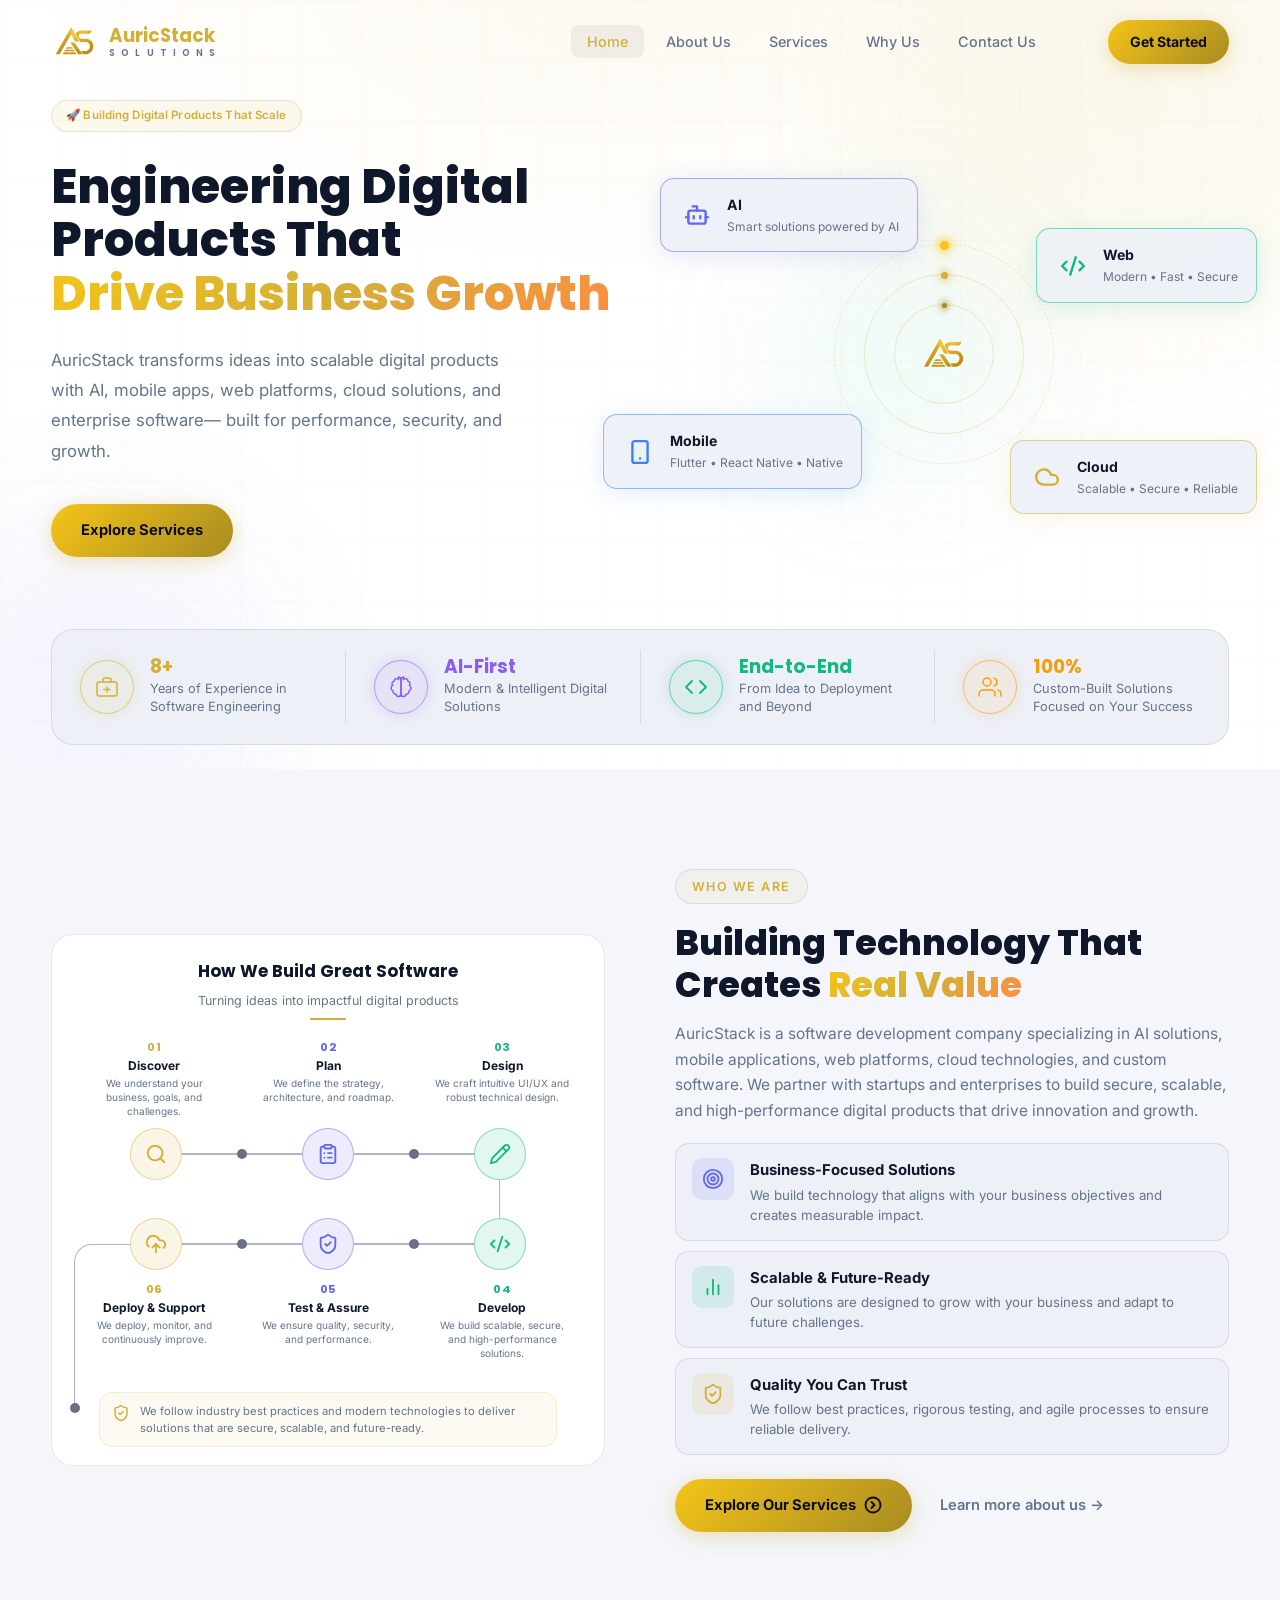
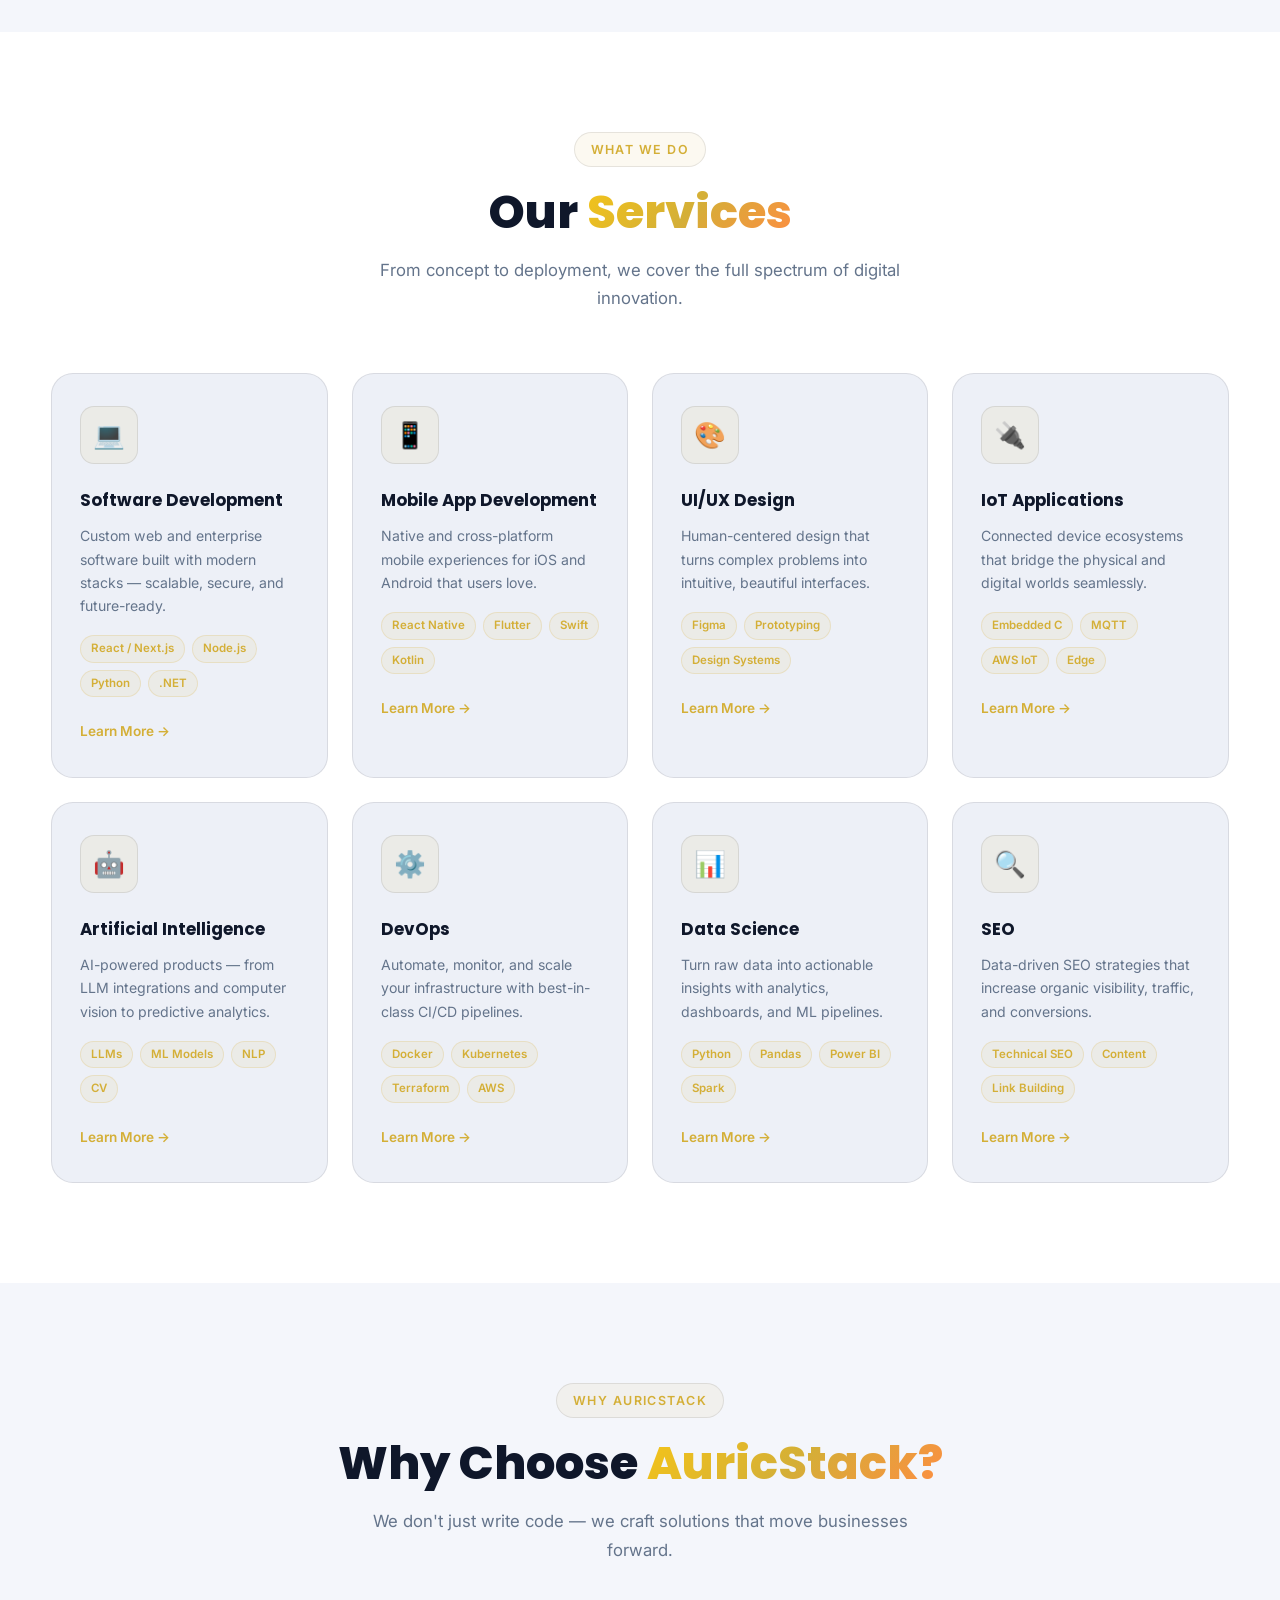
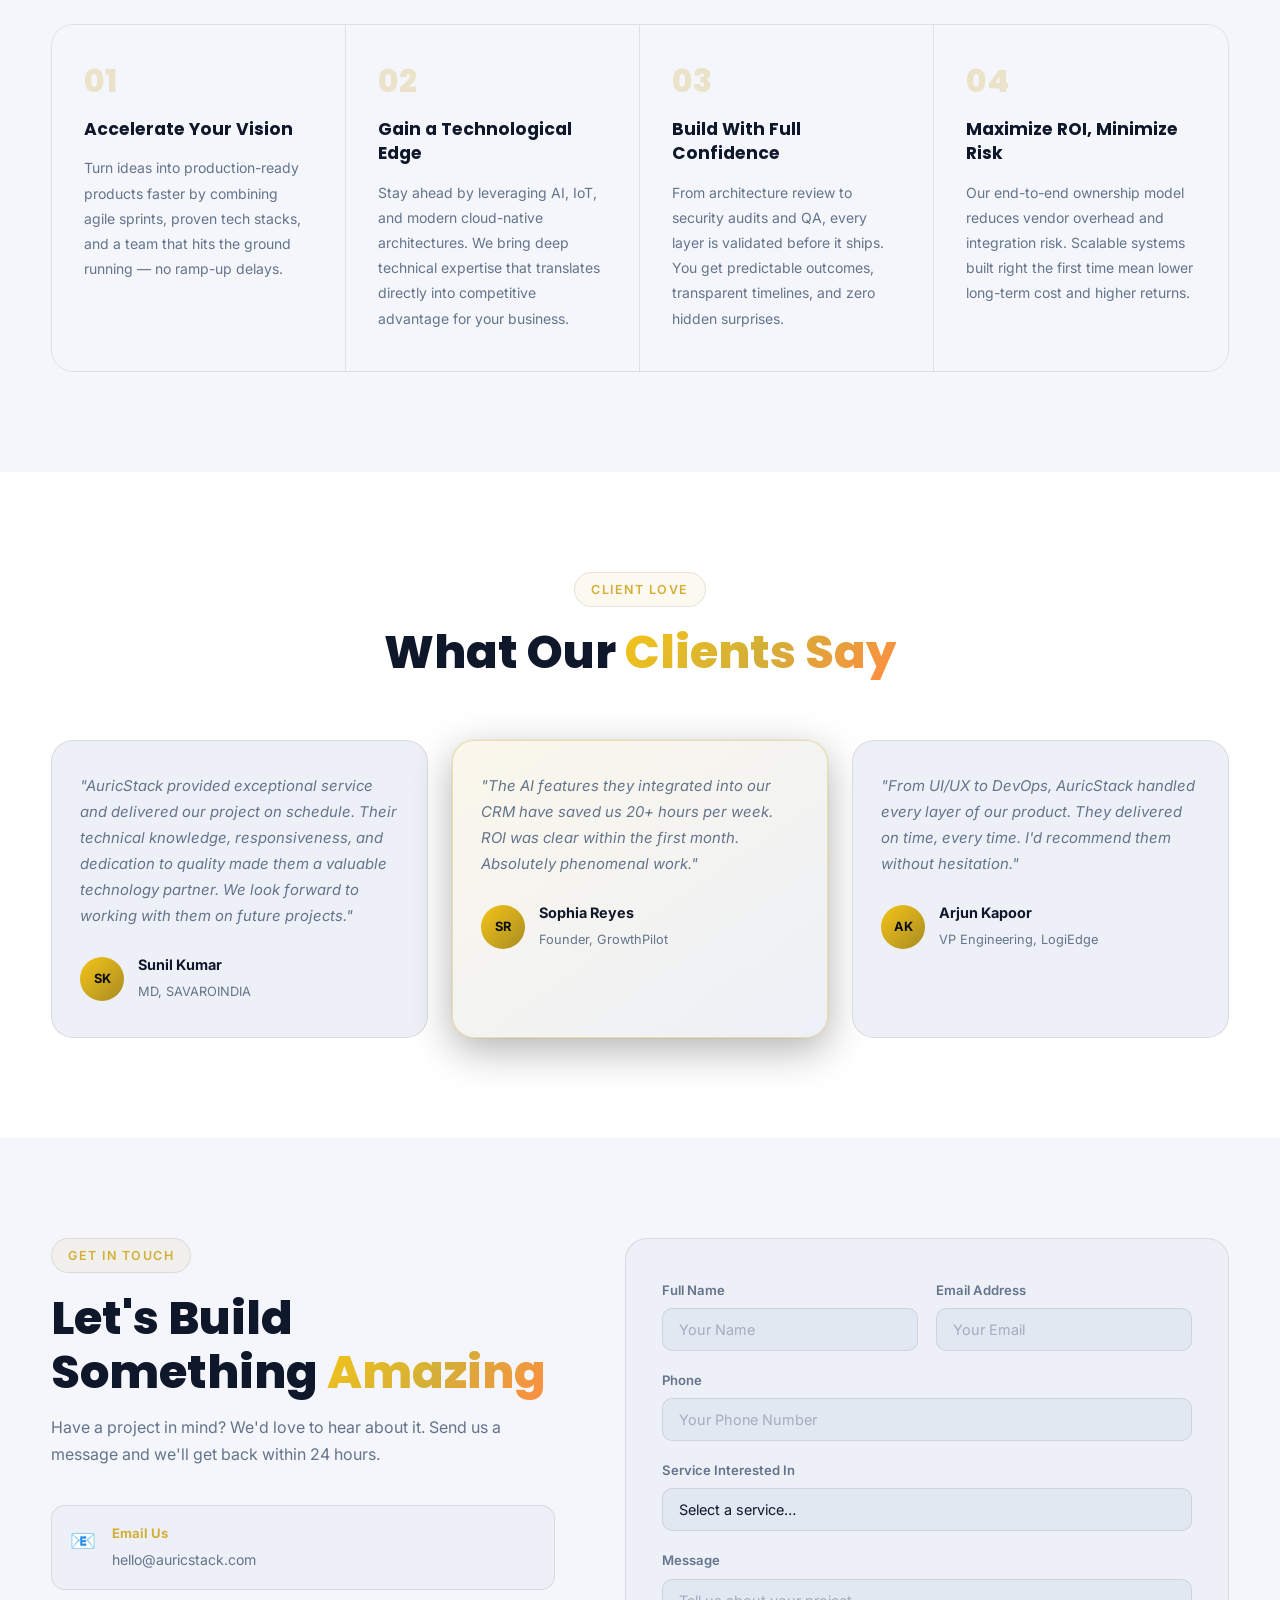
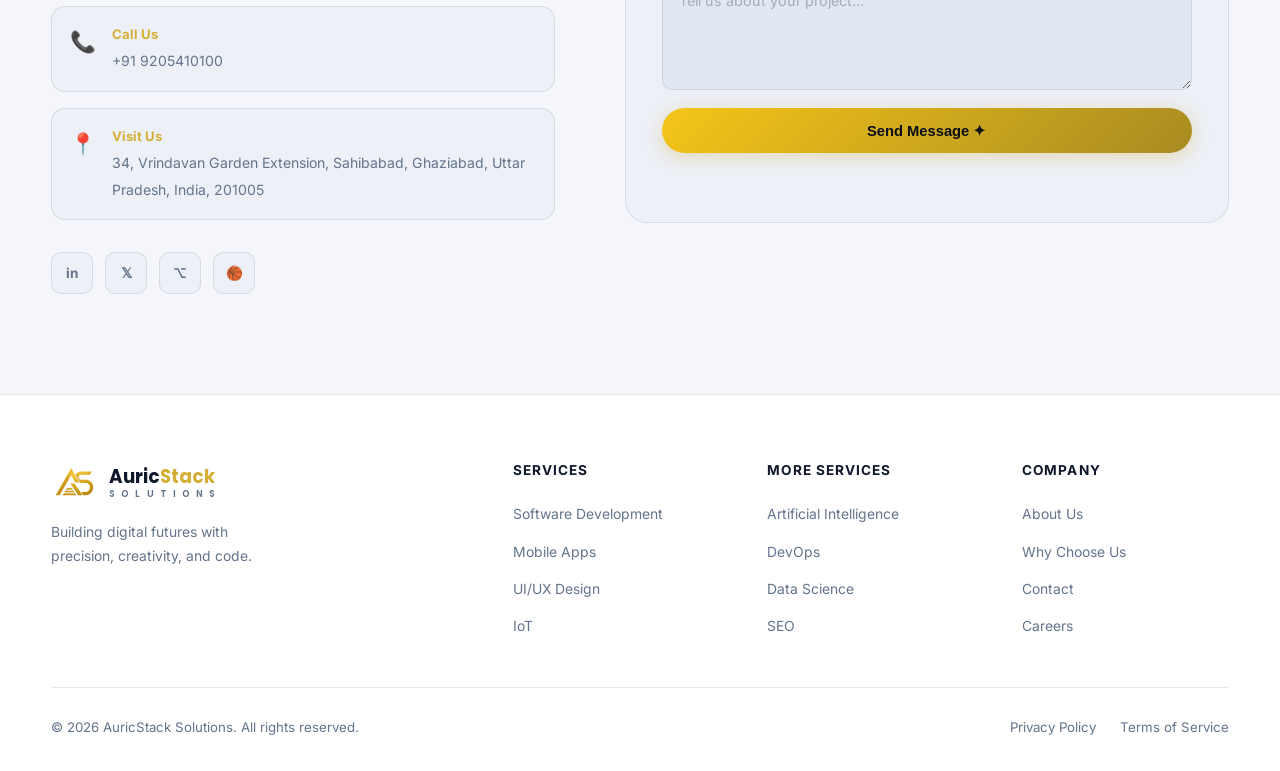
==== commit e1d01d6e: "responsive issue" ====
--- a/index.html
+++ b/index.html
@@ -187,7 +187,7 @@
           <div class="pcard">
 
             <div class="pcard-hd">
-              <h3>Our Development Approach</h3>
+              <h3>How We Build Great Software</h3>
               <p>Turning ideas into impactful digital products</p>
               <div class="pcard-hd-line"></div>
             </div>
@@ -291,6 +291,13 @@
             </div>
 
           </div>
+        </div>
+        <div class="about-cta about-cta-mobile">
+          <a href="#services" class="btn-primary">
+            Explore Our Services
+            <svg width="18" height="18" viewBox="0 0 24 24" fill="none" stroke="currentColor" stroke-width="2.5" stroke-linecap="round" stroke-linejoin="round"><circle cx="12" cy="12" r="10"/><path d="m10 8 4 4-4 4"/></svg>
+          </a>
+          <a href="#about" class="btn-text-link">Learn more about us →</a>
         </div>
         <div class="about-content">
           <div class="section-tag">Who We Are</div>
--- a/style.css
+++ b/style.css
@@ -870,6 +870,7 @@
 
 /* CTA row: primary button + text link */
 .about-cta { display: flex; align-items: center; gap: 28px; flex-wrap: wrap; }
+.about-cta-mobile { display: none; }
 .btn-text-link {
   color: var(--text-muted);
   font-size: 0.92rem;
@@ -1279,9 +1280,13 @@
   .card-float { display: flex; }
   .hero-cards-row { display: none; }
 
-  .about-grid { grid-template-columns: 1fr; gap: 48px; }
+  .about-grid { grid-template-columns: 1fr; gap: 20px; }
+  .about-values { margin-bottom: 0; }
+  .about-desc { margin-bottom: 12px; }
   .about-visual { order: 2; }
   .about-content { order: 1; }
+  .about-cta-mobile { display: flex; order: 3; }
+  .about-content .about-cta { display: none; }
   .contact-grid { grid-template-columns: 1fr; gap: 48px; }
   .footer-grid { grid-template-columns: 1fr 1fr; gap: 36px; }
 }
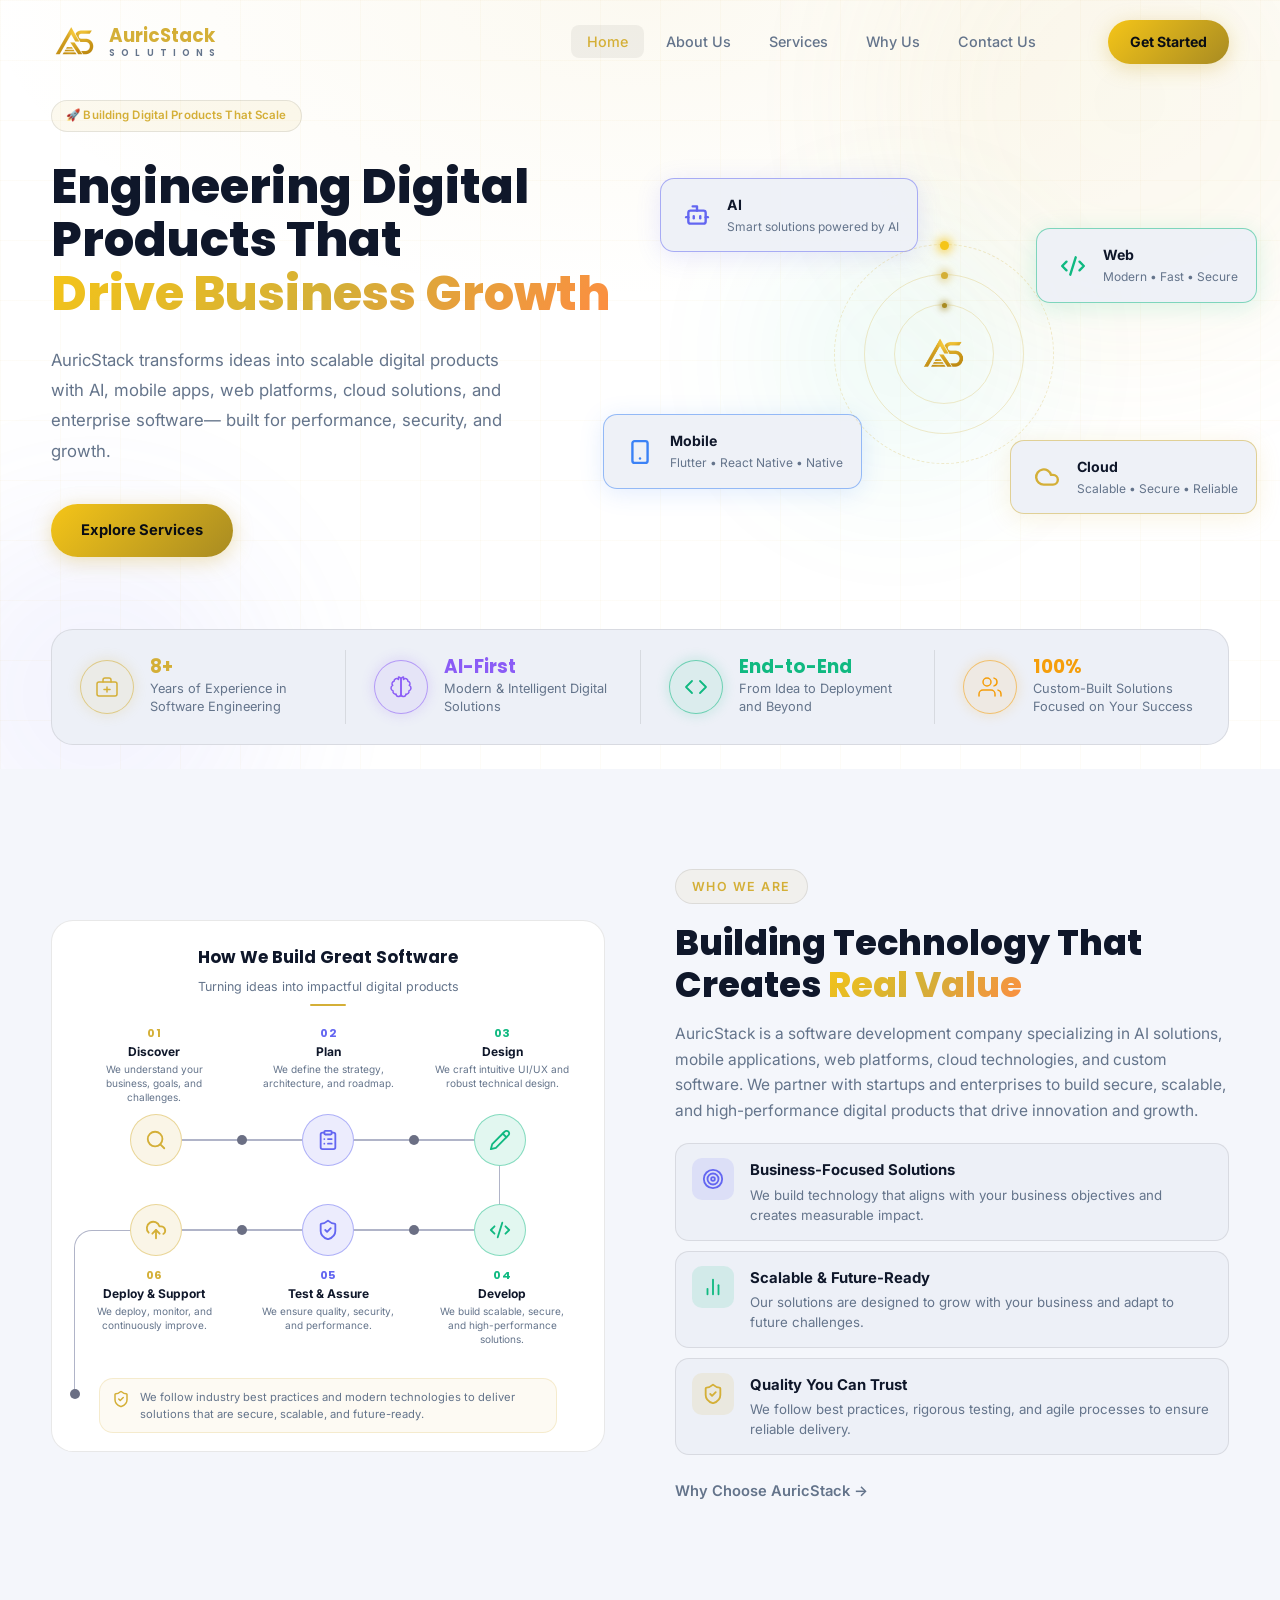
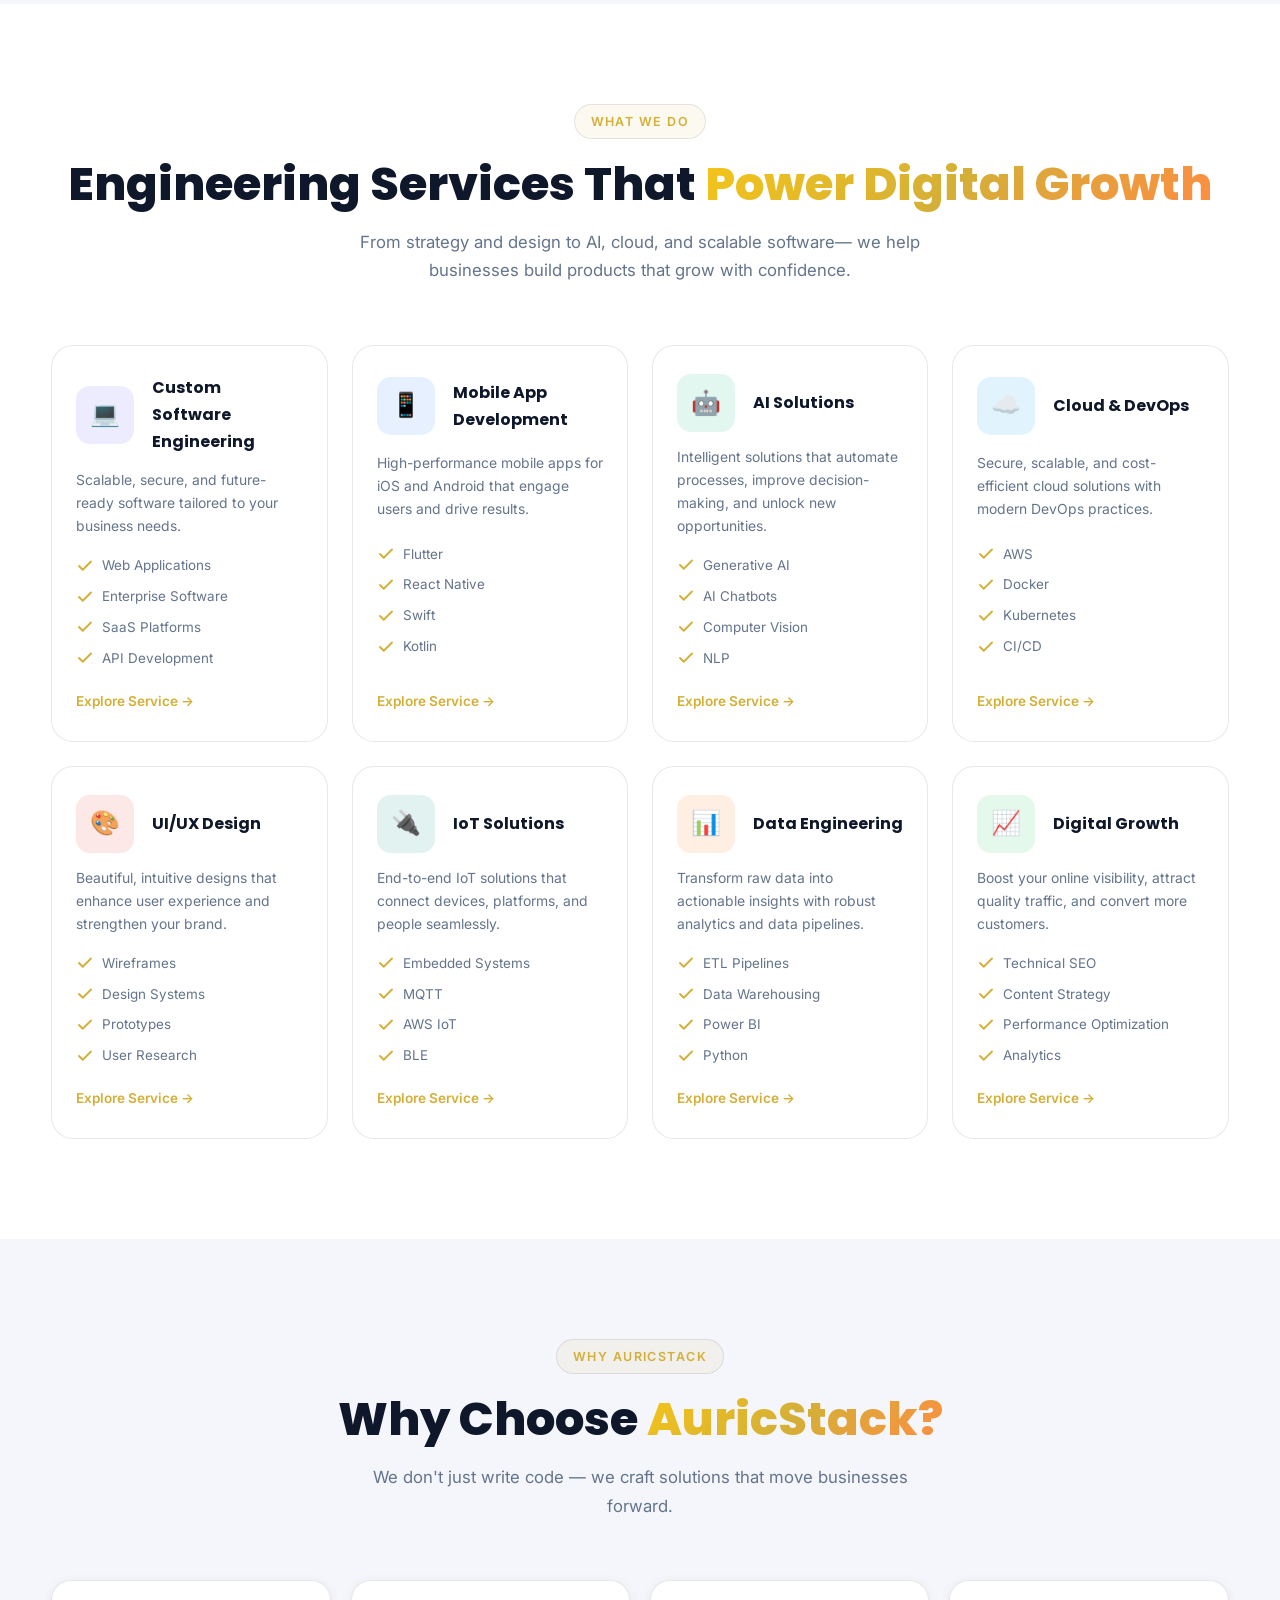
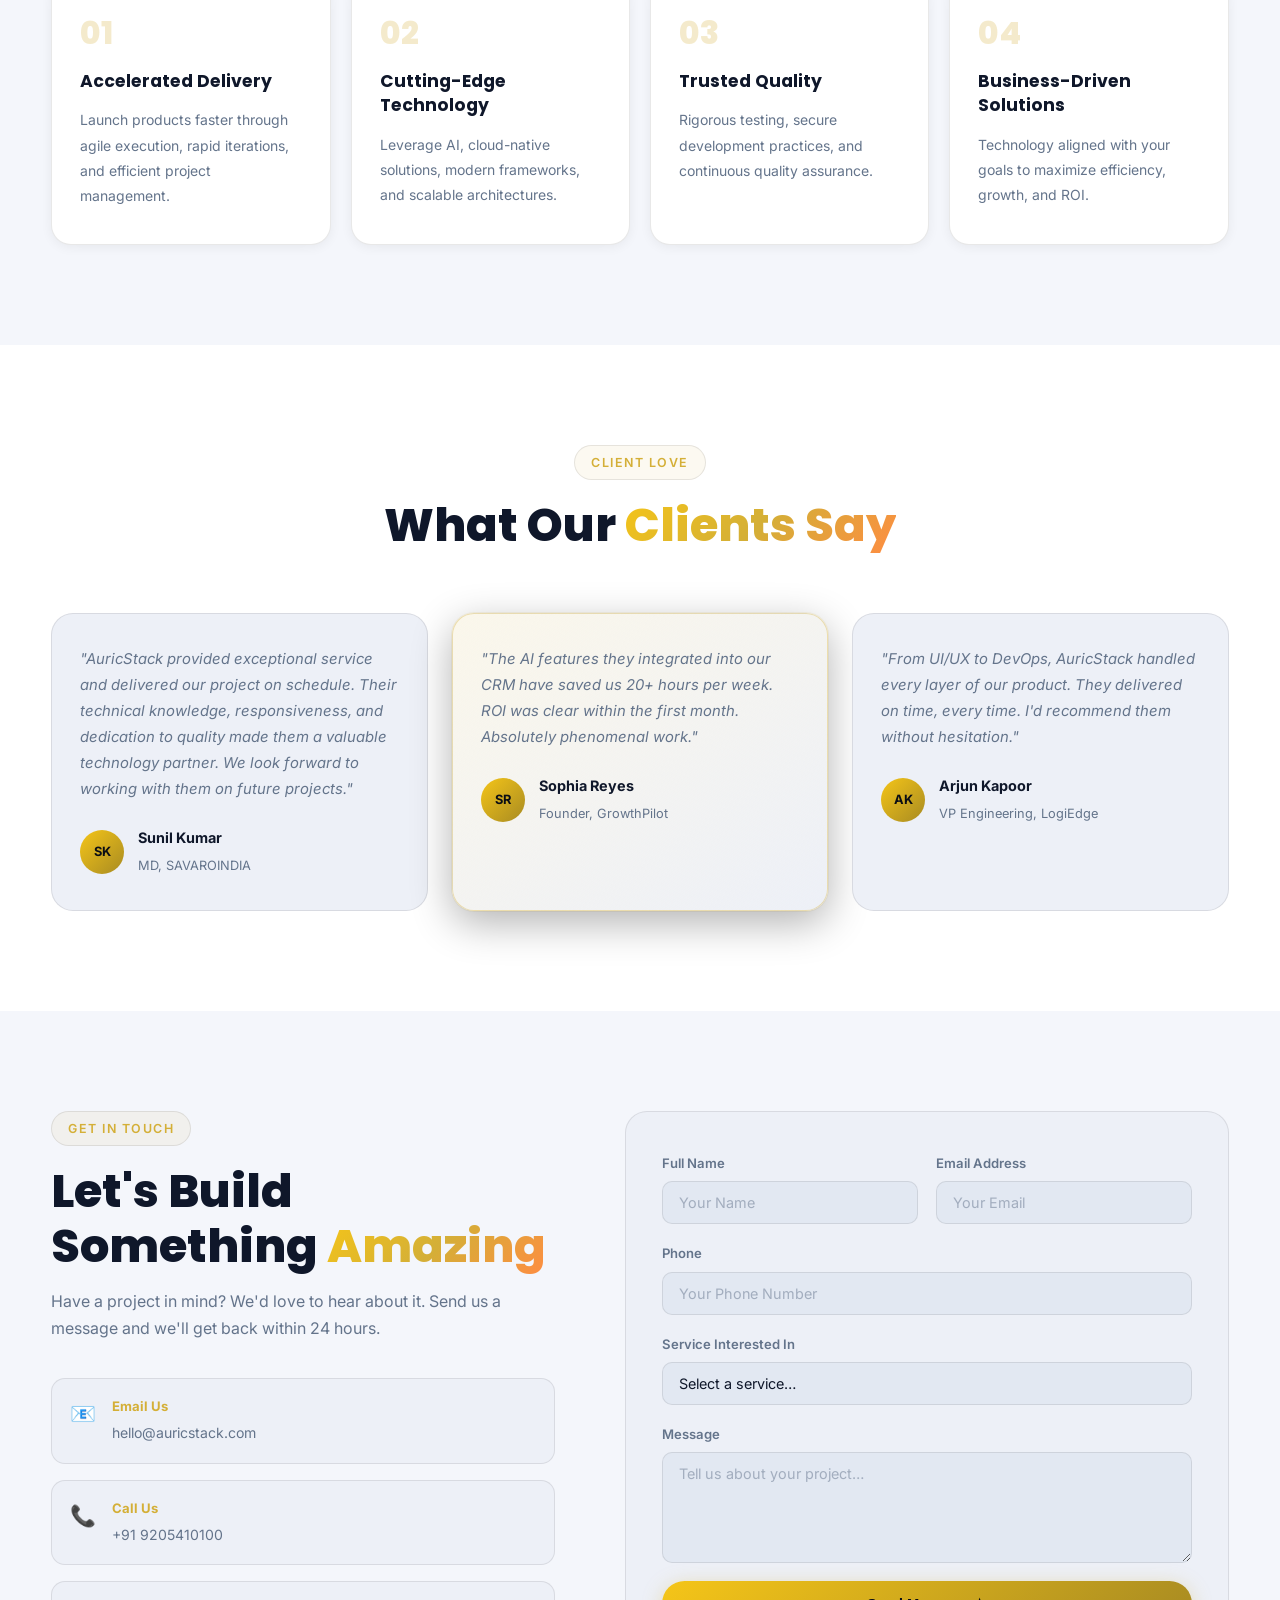
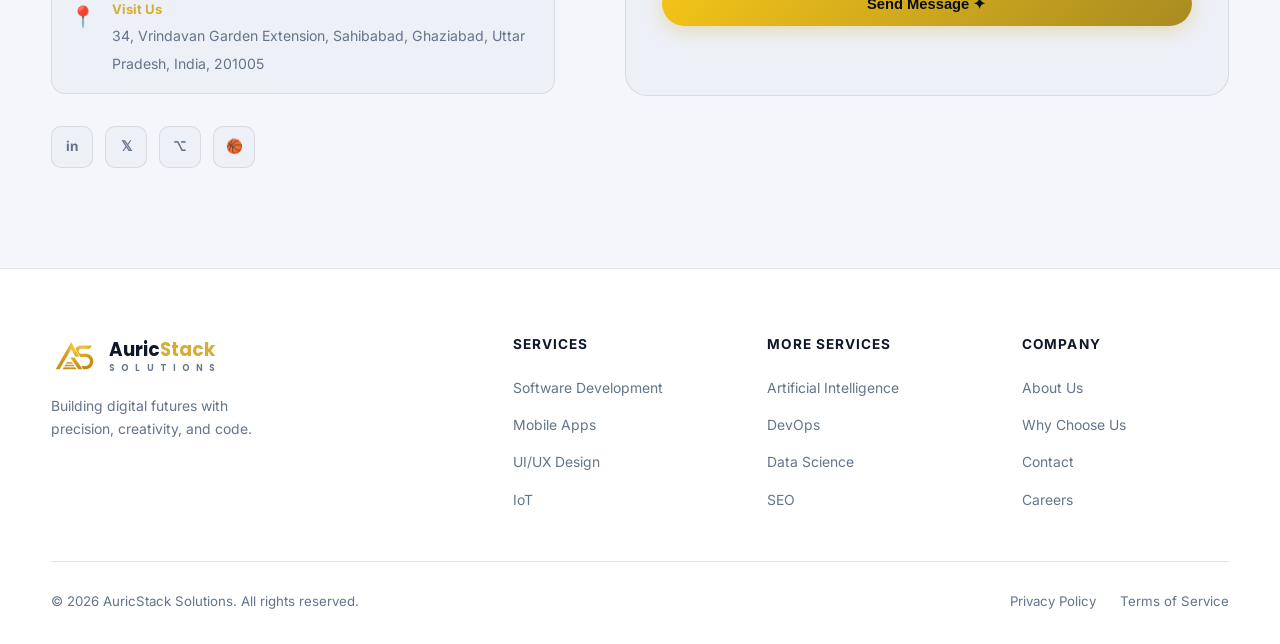
==== commit 7668320e: "issues fixed why choose" ====
--- a/index.html
+++ b/index.html
@@ -293,11 +293,7 @@
           </div>
         </div>
         <div class="about-cta about-cta-mobile">
-          <a href="#services" class="btn-primary">
-            Explore Our Services
-            <svg width="18" height="18" viewBox="0 0 24 24" fill="none" stroke="currentColor" stroke-width="2.5" stroke-linecap="round" stroke-linejoin="round"><circle cx="12" cy="12" r="10"/><path d="m10 8 4 4-4 4"/></svg>
-          </a>
-          <a href="#about" class="btn-text-link">Learn more about us →</a>
+          <a href="#why-us" class="btn-text-link">Why Choose AuricStack →</a>
         </div>
         <div class="about-content">
           <div class="section-tag">Who We Are</div>
@@ -341,11 +337,7 @@
             </div>
           </div>
           <div class="about-cta">
-            <a href="#services" class="btn-primary">
-              Explore Our Services
-              <svg width="18" height="18" viewBox="0 0 24 24" fill="none" stroke="currentColor" stroke-width="2.5" stroke-linecap="round" stroke-linejoin="round"><circle cx="12" cy="12" r="10"/><path d="m10 8 4 4-4 4"/></svg>
-            </a>
-            <a href="#about" class="btn-text-link">Learn more about us →</a>
+            <a href="#why-us" class="btn-text-link">Why Choose AuricStack →</a>
           </div>
         </div>
       </div>
@@ -357,73 +349,73 @@
     <div class="container">
       <div class="section-header">
         <div class="section-tag">What We Do</div>
-        <h2 class="section-title">Our <span class="gradient-text">Services</span></h2>
-        <p class="section-sub">From concept to deployment, we cover the full spectrum of digital innovation.</p>
+        <h2 class="section-title">Engineering Services That <span class="gradient-text">Power Digital Growth</span></h2>
+        <p class="section-sub">From strategy and design to AI, cloud, and scalable software— we help businesses build products that grow with confidence.</p>
       </div>
       <div class="services-grid">
 
         <div class="service-card" data-index="1">
           <div class="service-icon-wrap"><span class="service-icon">💻</span></div>
-          <h3>Software Development</h3>
-          <p>Custom web and enterprise software built with modern stacks — scalable, secure, and future-ready.</p>
-          <ul class="service-tags"><li>React / Next.js</li><li>Node.js</li><li>Python</li><li>.NET</li></ul>
-          <a href="#contact" class="service-link">Learn More →</a>
+          <h3>Custom Software Engineering</h3>
+          <p>Scalable, secure, and future-ready software tailored to your business needs.</p>
+          <ul class="service-tags"><li>Web Applications</li><li>Enterprise Software</li><li>SaaS Platforms</li><li>API Development</li></ul>
+          <a href="#contact" class="service-link">Explore Service →</a>
         </div>
 
         <div class="service-card" data-index="2">
           <div class="service-icon-wrap"><span class="service-icon">📱</span></div>
           <h3>Mobile App Development</h3>
-          <p>Native and cross-platform mobile experiences for iOS and Android that users love.</p>
-          <ul class="service-tags"><li>React Native</li><li>Flutter</li><li>Swift</li><li>Kotlin</li></ul>
-          <a href="#contact" class="service-link">Learn More →</a>
+          <p>High-performance mobile apps for iOS and Android that engage users and drive results.</p>
+          <ul class="service-tags"><li>Flutter</li><li>React Native</li><li>Swift</li><li>Kotlin</li></ul>
+          <a href="#contact" class="service-link">Explore Service →</a>
         </div>
 
         <div class="service-card" data-index="3">
+          <div class="service-icon-wrap"><span class="service-icon">🤖</span></div>
+          <h3>AI Solutions</h3>
+          <p>Intelligent solutions that automate processes, improve decision-making, and unlock new opportunities.</p>
+          <ul class="service-tags"><li>Generative AI</li><li>AI Chatbots</li><li>Computer Vision</li><li>NLP</li></ul>
+          <a href="#contact" class="service-link">Explore Service →</a>
+        </div>
+
+        <div class="service-card" data-index="4">
+          <div class="service-icon-wrap"><span class="service-icon">☁️</span></div>
+          <h3>Cloud &amp; DevOps</h3>
+          <p>Secure, scalable, and cost-efficient cloud solutions with modern DevOps practices.</p>
+          <ul class="service-tags"><li>AWS</li><li>Docker</li><li>Kubernetes</li><li>CI/CD</li></ul>
+          <a href="#contact" class="service-link">Explore Service →</a>
+        </div>
+
+        <div class="service-card" data-index="5">
           <div class="service-icon-wrap"><span class="service-icon">🎨</span></div>
           <h3>UI/UX Design</h3>
-          <p>Human-centered design that turns complex problems into intuitive, beautiful interfaces.</p>
-          <ul class="service-tags"><li>Figma</li><li>Prototyping</li><li>Design Systems</li></ul>
-          <a href="#contact" class="service-link">Learn More →</a>
-        </div>
-
-        <div class="service-card" data-index="4">
+          <p>Beautiful, intuitive designs that enhance user experience and strengthen your brand.</p>
+          <ul class="service-tags"><li>Wireframes</li><li>Design Systems</li><li>Prototypes</li><li>User Research</li></ul>
+          <a href="#contact" class="service-link">Explore Service →</a>
+        </div>
+
+        <div class="service-card" data-index="6">
           <div class="service-icon-wrap"><span class="service-icon">🔌</span></div>
-          <h3>IoT Applications</h3>
-          <p>Connected device ecosystems that bridge the physical and digital worlds seamlessly.</p>
-          <ul class="service-tags"><li>Embedded C</li><li>MQTT</li><li>AWS IoT</li><li>Edge</li></ul>
-          <a href="#contact" class="service-link">Learn More →</a>
-        </div>
-
-        <div class="service-card" data-index="5">
-          <div class="service-icon-wrap"><span class="service-icon">🤖</span></div>
-          <h3>Artificial Intelligence</h3>
-          <p>AI-powered products — from LLM integrations and computer vision to predictive analytics.</p>
-          <ul class="service-tags"><li>LLMs</li><li>ML Models</li><li>NLP</li><li>CV</li></ul>
-          <a href="#contact" class="service-link">Learn More →</a>
-        </div>
-
-        <div class="service-card" data-index="6">
-          <div class="service-icon-wrap"><span class="service-icon">⚙️</span></div>
-          <h3>DevOps</h3>
-          <p>Automate, monitor, and scale your infrastructure with best-in-class CI/CD pipelines.</p>
-          <ul class="service-tags"><li>Docker</li><li>Kubernetes</li><li>Terraform</li><li>AWS</li></ul>
-          <a href="#contact" class="service-link">Learn More →</a>
+          <h3>IoT Solutions</h3>
+          <p>End-to-end IoT solutions that connect devices, platforms, and people seamlessly.</p>
+          <ul class="service-tags"><li>Embedded Systems</li><li>MQTT</li><li>AWS IoT</li><li>BLE</li></ul>
+          <a href="#contact" class="service-link">Explore Service →</a>
         </div>
 
         <div class="service-card" data-index="7">
           <div class="service-icon-wrap"><span class="service-icon">📊</span></div>
-          <h3>Data Science</h3>
-          <p>Turn raw data into actionable insights with analytics, dashboards, and ML pipelines.</p>
-          <ul class="service-tags"><li>Python</li><li>Pandas</li><li>Power BI</li><li>Spark</li></ul>
-          <a href="#contact" class="service-link">Learn More →</a>
+          <h3>Data Engineering</h3>
+          <p>Transform raw data into actionable insights with robust analytics and data pipelines.</p>
+          <ul class="service-tags"><li>ETL Pipelines</li><li>Data Warehousing</li><li>Power BI</li><li>Python</li></ul>
+          <a href="#contact" class="service-link">Explore Service →</a>
         </div>
 
         <div class="service-card" data-index="8">
-          <div class="service-icon-wrap"><span class="service-icon">🔍</span></div>
-          <h3>SEO</h3>
-          <p>Data-driven SEO strategies that increase organic visibility, traffic, and conversions.</p>
-          <ul class="service-tags"><li>Technical SEO</li><li>Content</li><li>Link Building</li></ul>
-          <a href="#contact" class="service-link">Learn More →</a>
+          <div class="service-icon-wrap"><span class="service-icon">📈</span></div>
+          <h3>Digital Growth</h3>
+          <p>Boost your online visibility, attract quality traffic, and convert more customers.</p>
+          <ul class="service-tags"><li>Technical SEO</li><li>Content Strategy</li><li>Performance Optimization</li><li>Analytics</li></ul>
+          <a href="#contact" class="service-link">Explore Service →</a>
         </div>
 
       </div>
@@ -442,26 +434,26 @@
 
         <div class="why-card">
           <div class="why-card-num">01</div>
-          <h3>Accelerate Your Vision</h3>
-          <p>Turn ideas into production-ready products faster by combining agile sprints, proven tech stacks, and a team that hits the ground running — no ramp-up delays.</p>
+          <h3>Accelerated Delivery</h3>
+          <p>Launch products faster through agile execution, rapid iterations, and efficient project management.</p>
         </div>
 
         <div class="why-card">
           <div class="why-card-num">02</div>
-          <h3>Gain a Technological Edge</h3>
-          <p>Stay ahead by leveraging AI, IoT, and modern cloud-native architectures. We bring deep technical expertise that translates directly into competitive advantage for your business.</p>
+          <h3>Cutting-Edge Technology</h3>
+          <p>Leverage AI, cloud-native solutions, modern frameworks, and scalable architectures.</p>
         </div>
 
         <div class="why-card">
           <div class="why-card-num">03</div>
-          <h3>Build With Full Confidence</h3>
-          <p>From architecture review to security audits and QA, every layer is validated before it ships. You get predictable outcomes, transparent timelines, and zero hidden surprises.</p>
+          <h3>Trusted Quality</h3>
+          <p>Rigorous testing, secure development practices, and continuous quality assurance.</p>
         </div>
 
         <div class="why-card">
           <div class="why-card-num">04</div>
-          <h3>Maximize ROI, Minimize Risk</h3>
-          <p>Our end-to-end ownership model reduces vendor overhead and integration risk. Scalable systems built right the first time mean lower long-term cost and higher returns.</p>
+          <h3>Business-Driven Solutions</h3>
+          <p>Technology aligned with your goals to maximize efficiency, growth, and ROI.</p>
         </div>
 
       </div>
--- a/style.css
+++ b/style.css
@@ -890,77 +890,82 @@
 }
 
 .service-card {
-  background: var(--dark-3);
+  background: var(--dark);
   border: 1px solid var(--border);
   border-radius: var(--radius-lg);
-  padding: 32px 28px;
-  position: relative;
-  overflow: hidden;
+  padding: 28px 24px;
+  display: grid;
+  grid-template-columns: 60px 1fr;
+  grid-template-rows: auto auto auto auto;
+  column-gap: 16px;
   transition: var(--transition);
   cursor: default;
 }
-.service-card::before {
-  content: '';
-  position: absolute;
-  top: 0; left: 0; right: 0;
-  height: 2px;
-  background: linear-gradient(90deg, transparent, var(--gold), transparent);
-  opacity: 0;
-  transition: var(--transition);
-}
 .service-card:hover {
-  transform: translateY(-6px);
-  border-color: rgba(212,175,55,0.35);
-  box-shadow: 0 20px 50px rgba(0,0,0,0.4), 0 0 0 1px rgba(212,175,55,0.1);
-}
-.service-card:hover::before { opacity: 1; }
+  transform: translateY(-4px);
+  box-shadow: 0 12px 40px rgba(0,0,0,0.08);
+  border-color: rgba(212,175,55,0.3);
+}
 
 .service-icon-wrap {
+  grid-column: 1;
+  grid-row: 1;
   width: 58px; height: 58px;
-  background: rgba(212,175,55,0.08);
-  border: 1px solid var(--border);
   border-radius: 14px;
   display: flex; align-items: center; justify-content: center;
-  margin-bottom: 22px;
-  transition: var(--transition);
-}
-.service-card:hover .service-icon-wrap {
-  background: rgba(212,175,55,0.15);
-  border-color: rgba(212,175,55,0.4);
-}
-.service-icon { font-size: 1.6rem; }
+  align-self: center;
+  flex-shrink: 0;
+}
+.service-icon { font-size: 1.5rem; }
 
 .service-card h3 {
+  grid-column: 2;
+  grid-row: 1;
   font-family: 'Poppins', sans-serif;
-  font-size: 1.05rem;
+  font-size: 1rem;
   font-weight: 700;
   color: var(--white);
-  margin-bottom: 10px;
+  align-self: center;
+  margin: 0;
 }
 .service-card p {
-  font-size: 0.88rem;
+  grid-column: 1 / -1;
+  grid-row: 2;
+  font-size: 0.87rem;
   color: var(--text-muted);
   line-height: 1.65;
-  margin-bottom: 18px;
+  margin: 14px 0 16px;
 }
 
 .service-tags {
-  display: flex;
-  flex-wrap: wrap;
-  gap: 7px;
+  grid-column: 1 / -1;
+  grid-row: 3;
+  display: flex;
+  flex-direction: column;
+  gap: 8px;
   margin-bottom: 20px;
 }
 .service-tags li {
-  font-size: 0.72rem;
-  font-weight: 600;
-  color: var(--gold);
-  background: rgba(212,175,55,0.08);
-  border: 1px solid rgba(212,175,55,0.2);
-  padding: 3px 10px;
-  border-radius: 100px;
+  font-size: 0.84rem;
+  color: var(--text-muted);
+  display: flex;
+  align-items: center;
+  gap: 8px;
+}
+.service-tags li::before {
+  content: '';
+  width: 18px; height: 18px;
+  border-radius: 50%;
+  flex-shrink: 0;
+  background-image: url("data:image/svg+xml,%3Csvg xmlns='http://www.w3.org/2000/svg' viewBox='0 0 24 24' fill='none' stroke='%23D4AF37' stroke-width='2.5' stroke-linecap='round' stroke-linejoin='round'%3E%3Cpath d='m20 6-11 11-5-5'/%3E%3C/svg%3E");
+  background-size: contain;
+  background-repeat: no-repeat;
+  background-position: center;
 }
 
 .service-link {
+  grid-column: 1 / -1;
+  grid-row: 4;
   font-size: 0.85rem;
   font-weight: 600;
   color: var(--gold);
@@ -968,8 +973,19 @@
   display: inline-flex;
   align-items: center;
   gap: 4px;
+  margin-top: auto;
 }
 .service-link:hover { gap: 10px; }
+
+/* Per-card icon background colors */
+.service-card[data-index="1"] .service-icon-wrap { background: rgba(99,102,241,0.12); }
+.service-card[data-index="2"] .service-icon-wrap { background: rgba(59,130,246,0.12); }
+.service-card[data-index="3"] .service-icon-wrap { background: rgba(16,185,129,0.12); }
+.service-card[data-index="4"] .service-icon-wrap { background: rgba(14,165,233,0.12); }
+.service-card[data-index="5"] .service-icon-wrap { background: rgba(239,68,68,0.12); }
+.service-card[data-index="6"] .service-icon-wrap { background: rgba(13,148,136,0.12); }
+.service-card[data-index="7"] .service-icon-wrap { background: rgba(249,115,22,0.12); }
+.service-card[data-index="8"] .service-icon-wrap { background: rgba(34,197,94,0.12); }
 
 /* ── PORTFOLIO ───────────────────────────────────────────── */
 /* ── WHY CHOOSE US ───────────────────────────────────────── */
@@ -978,33 +994,35 @@
 .why-grid {
   display: grid;
   grid-template-columns: repeat(4, 1fr);
-  gap: 0;
+  gap: 20px;
+}
+
+.why-card {
+  background: var(--dark);
   border: 1px solid var(--border);
-  border-radius: var(--radius-lg);
+  border-radius: 20px;
+  padding: 36px 28px;
+  position: relative;
   overflow: hidden;
-}
-
-.why-card {
-  padding: 40px 32px;
-  border-right: 1px solid var(--border);
-  position: relative;
   transition: var(--transition);
-}
-.why-card:last-child { border-right: none; }
+  box-shadow: 0 2px 12px rgba(0,0,0,0.06);
+}
 
 .why-card::after {
   content: '';
   position: absolute;
-  top: 0;
-  left: 0;
-  right: 0;
+  top: 0; left: 0; right: 0;
   height: 3px;
   background: linear-gradient(90deg, var(--gold-light), var(--gold-dark));
   transform: scaleX(0);
   transform-origin: left;
   transition: transform 0.35s ease;
 }
-.why-card:hover { background: var(--dark-3); }
+.why-card:hover {
+  transform: translateY(-6px);
+  box-shadow: 0 16px 40px rgba(0,0,0,0.12);
+  border-color: rgba(212,175,55,0.3);
+}
 .why-card:hover::after { transform: scaleX(1); }
 
 .why-card-num {
@@ -1280,12 +1298,12 @@
   .card-float { display: flex; }
   .hero-cards-row { display: none; }
 
-  .about-grid { grid-template-columns: 1fr; gap: 20px; }
+  .about-grid { grid-template-columns: 1fr; gap: 20px 0; row-gap: 20px; }
   .about-values { margin-bottom: 0; }
   .about-desc { margin-bottom: 12px; }
   .about-visual { order: 2; }
   .about-content { order: 1; }
-  .about-cta-mobile { display: flex; order: 3; }
+  .about-cta-mobile { display: flex; order: 3; gap: 0; margin-bottom: 0; padding-bottom: 0; }
   .about-content .about-cta { display: none; }
   .contact-grid { grid-template-columns: 1fr; gap: 48px; }
   .footer-grid { grid-template-columns: 1fr 1fr; gap: 36px; }
@@ -1346,6 +1364,7 @@
   .hl-divider { display: none; }
 
   .section { padding: 70px 0; }
+  .about.section { padding-bottom: 40px; }
   .nav-links, .nav-cta { display: none; }
   .hamburger { display: flex; }
   .nav-links.open {
@@ -1362,10 +1381,7 @@
   .nav-links.open .nav-cta-mobile { display: block; margin-top: 12px; }
 
   .form-row { grid-template-columns: 1fr; }
-  .why-grid { grid-template-columns: 1fr 1fr; }
-  .why-card { border-right: 1px solid var(--border); border-bottom: 1px solid var(--border); }
-  .why-card:nth-child(2n) { border-right: none; }
-  .why-card:nth-last-child(-n+2) { border-bottom: none; }
+  .why-grid { grid-template-columns: 1fr; gap: 16px; }
   .footer-grid { grid-template-columns: 1fr; gap: 28px; }
   .testi-grid { grid-template-columns: 1fr; }
   .testi-card.featured { transform: none; }
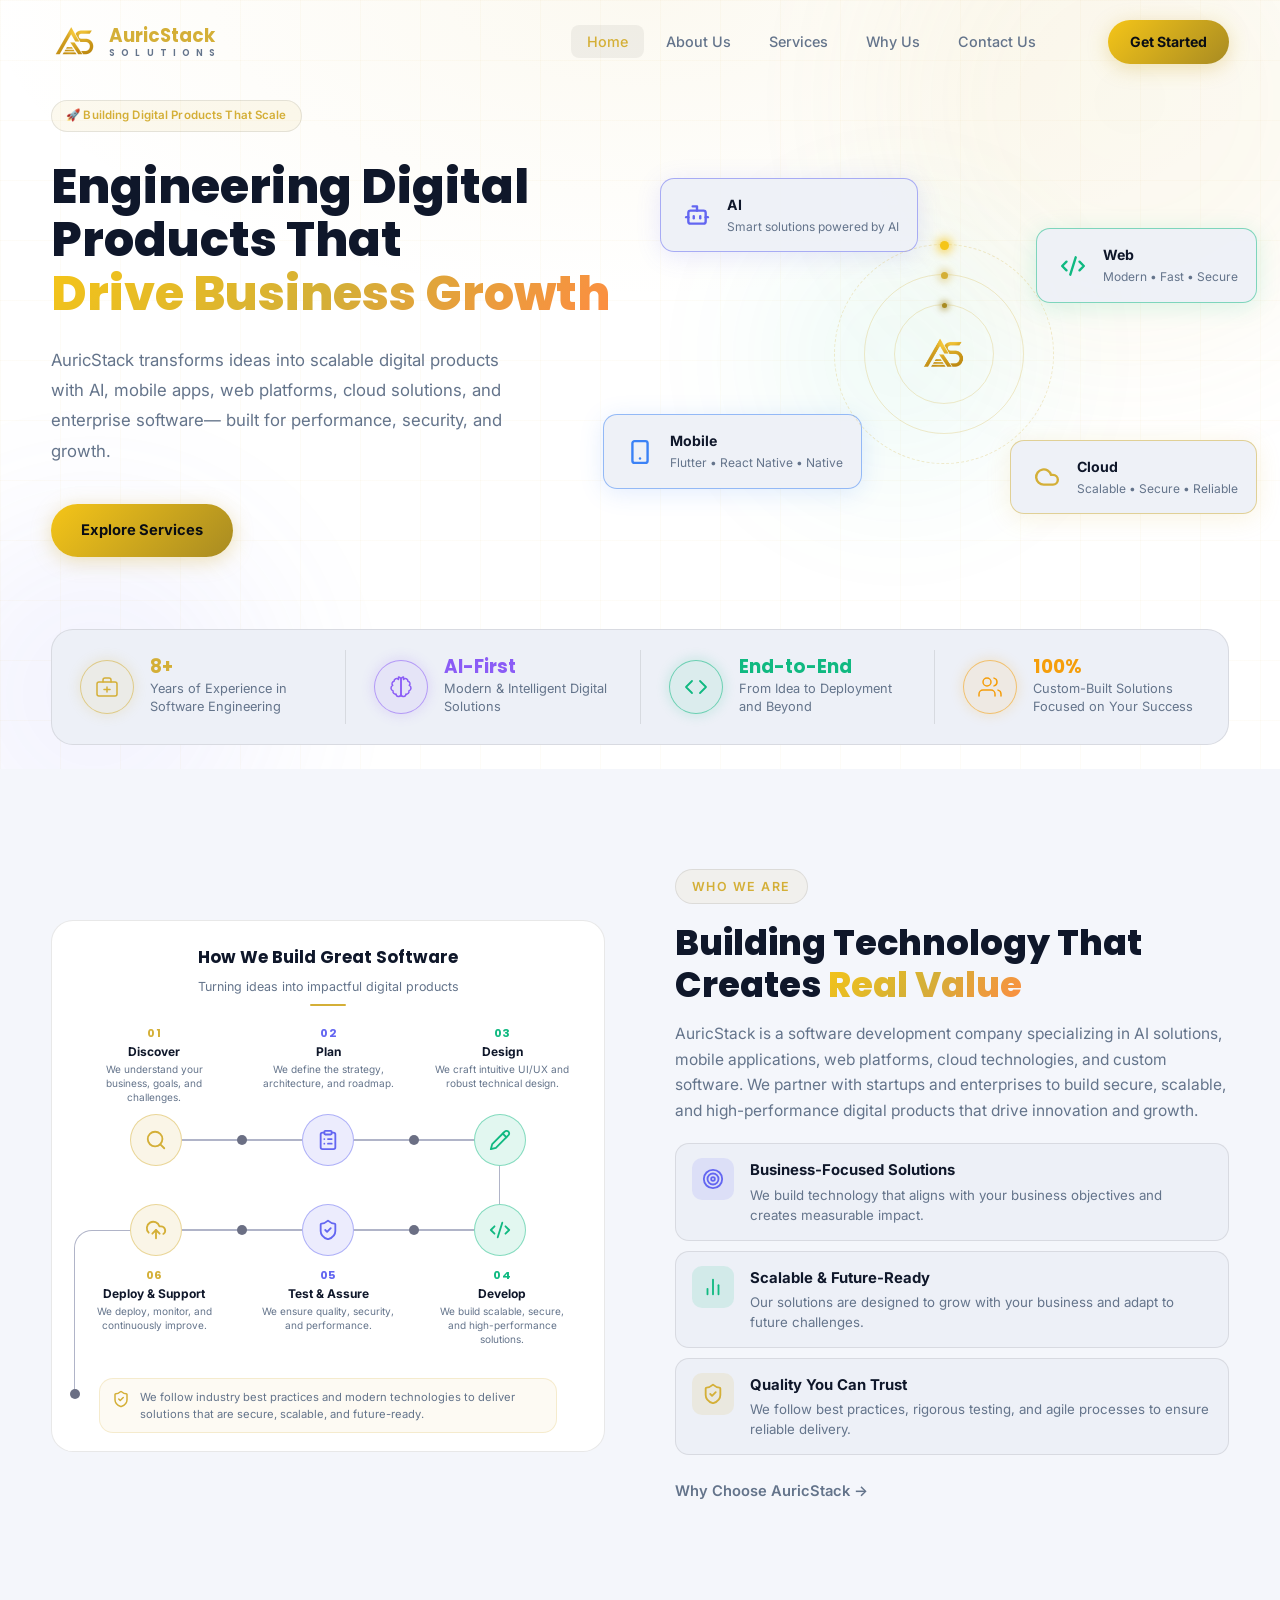
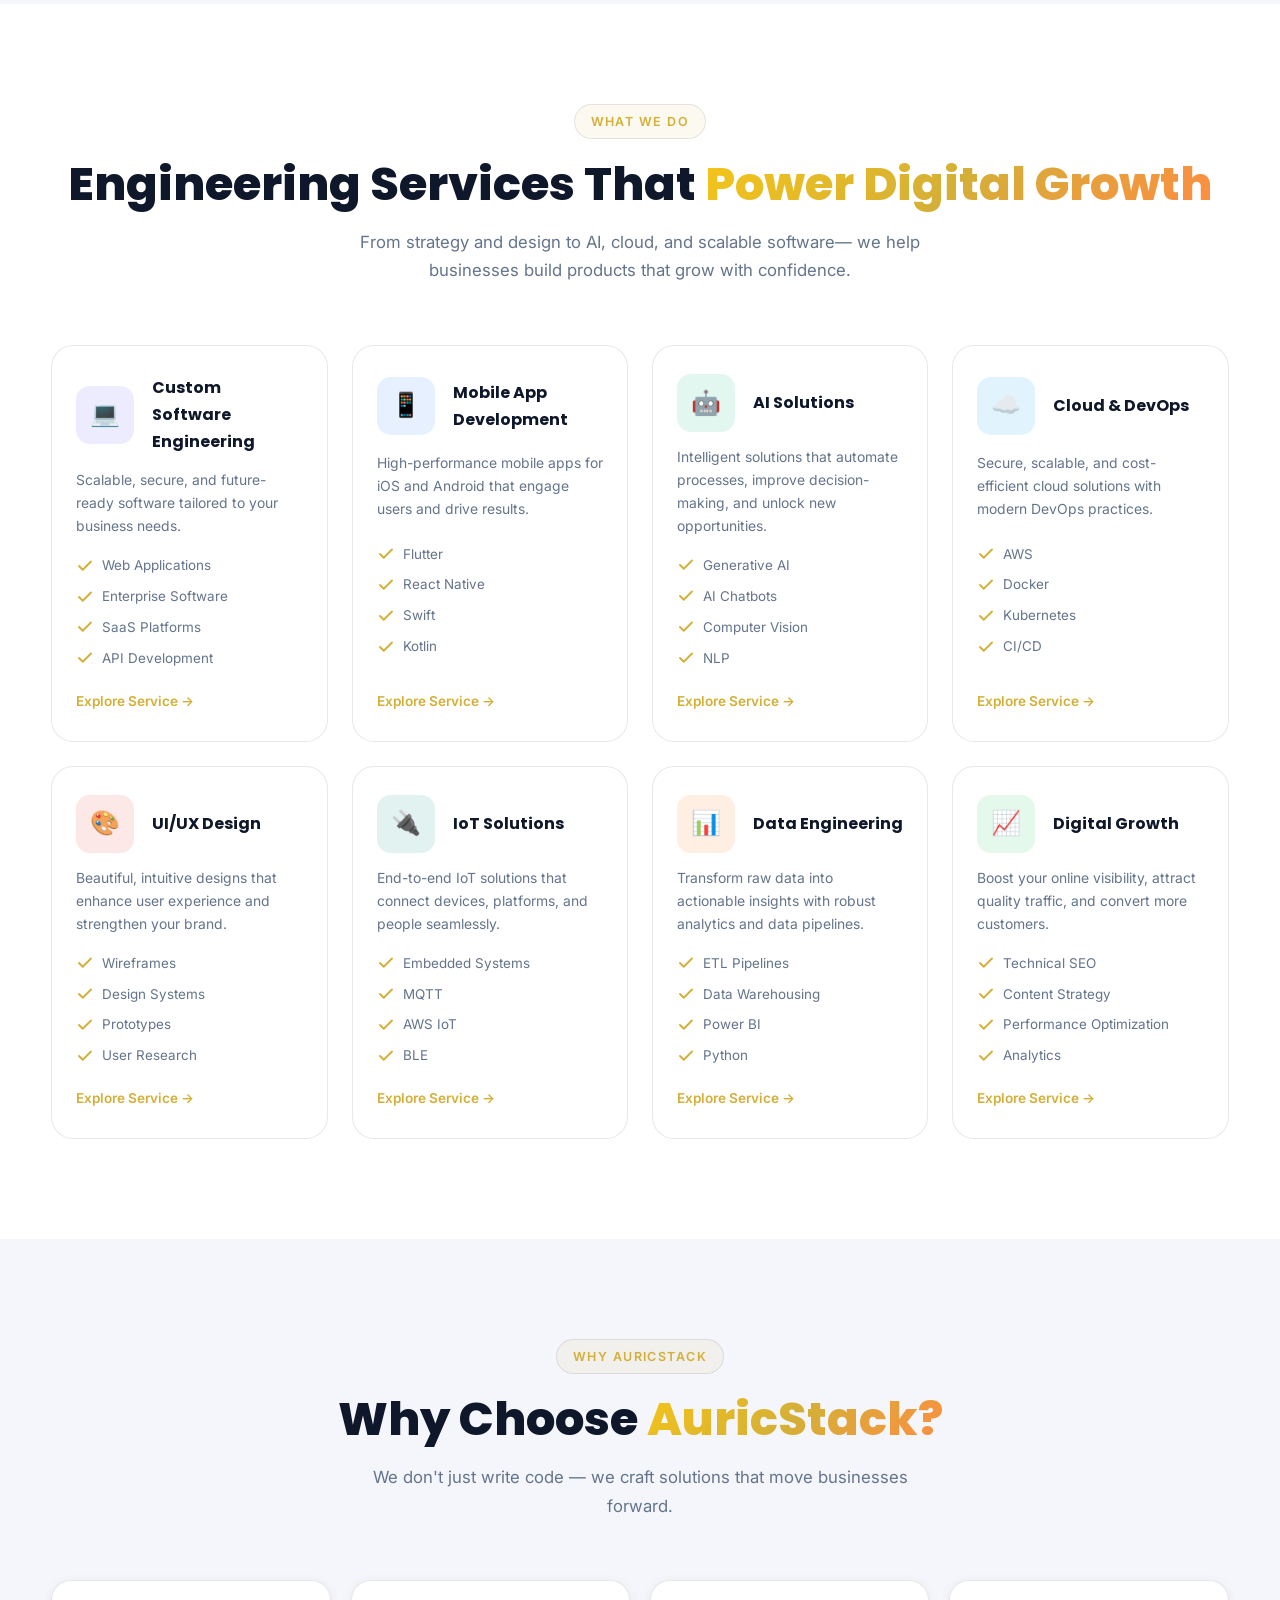
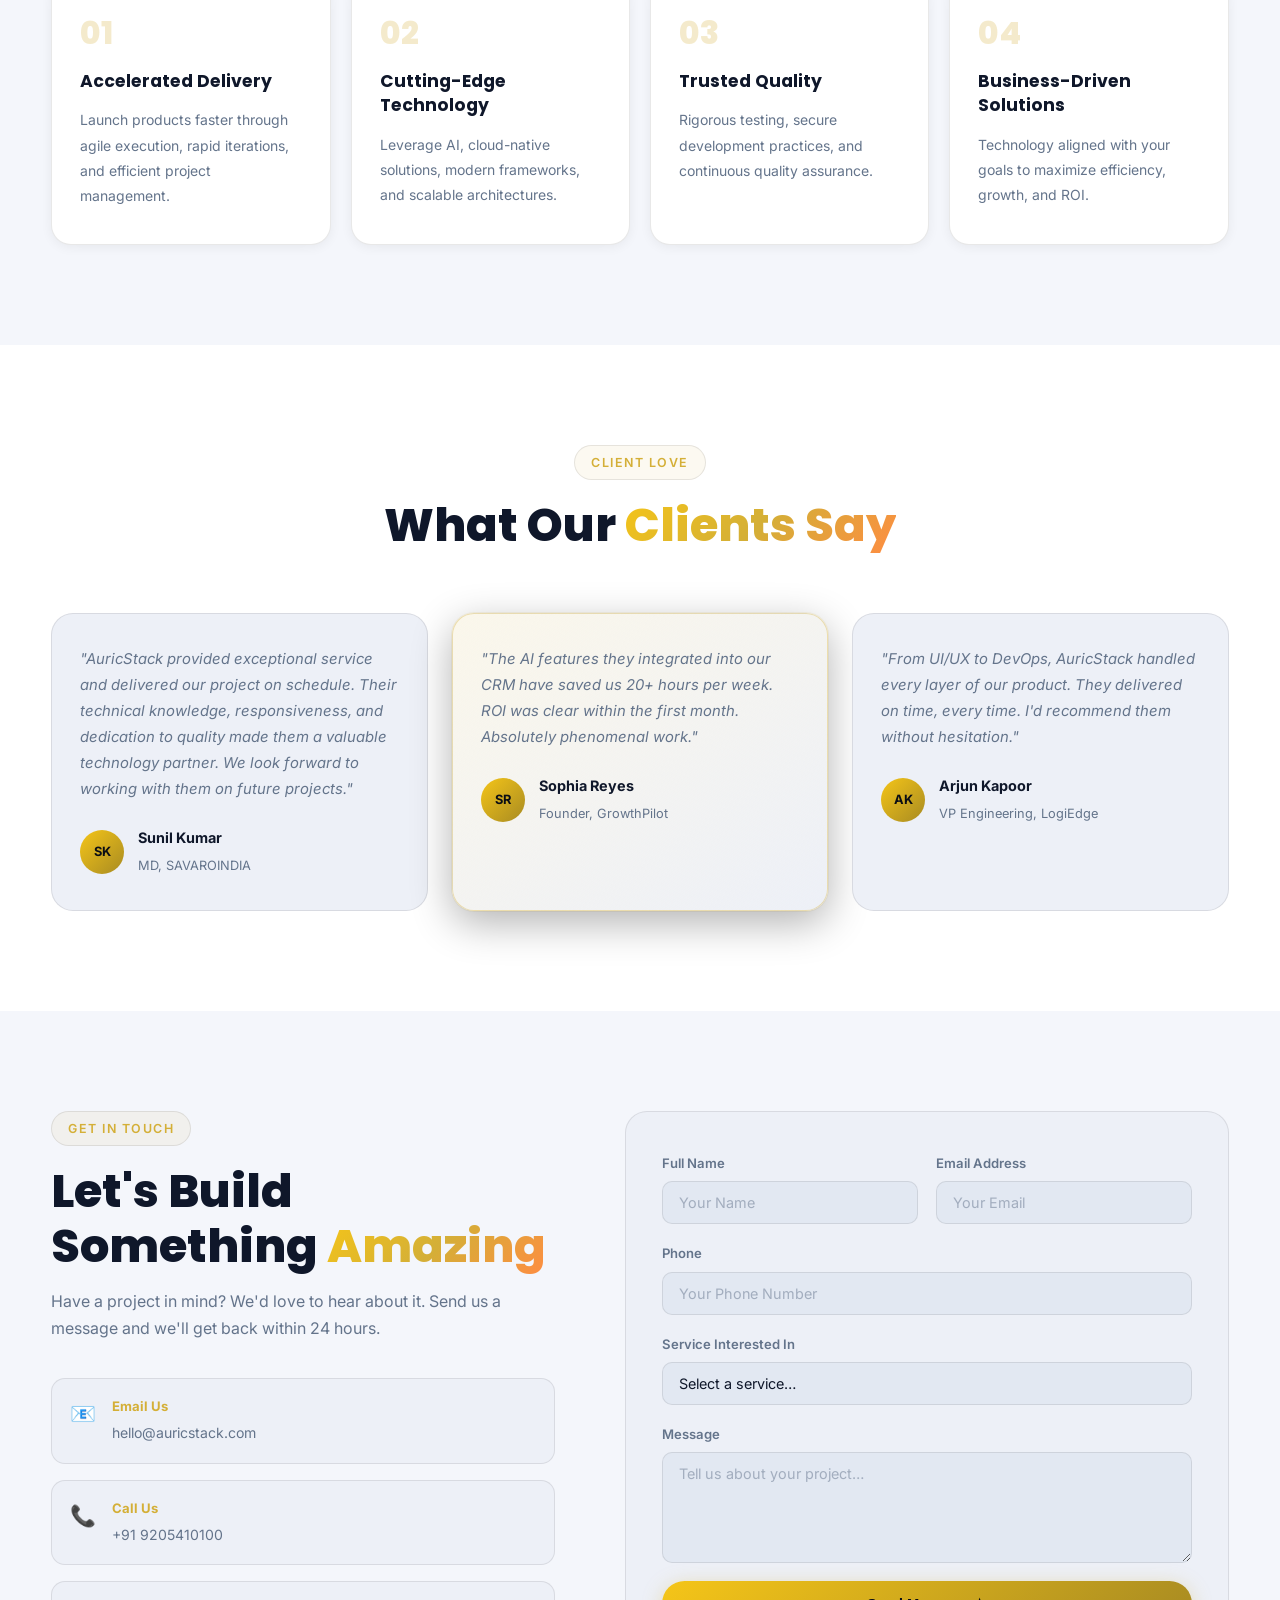
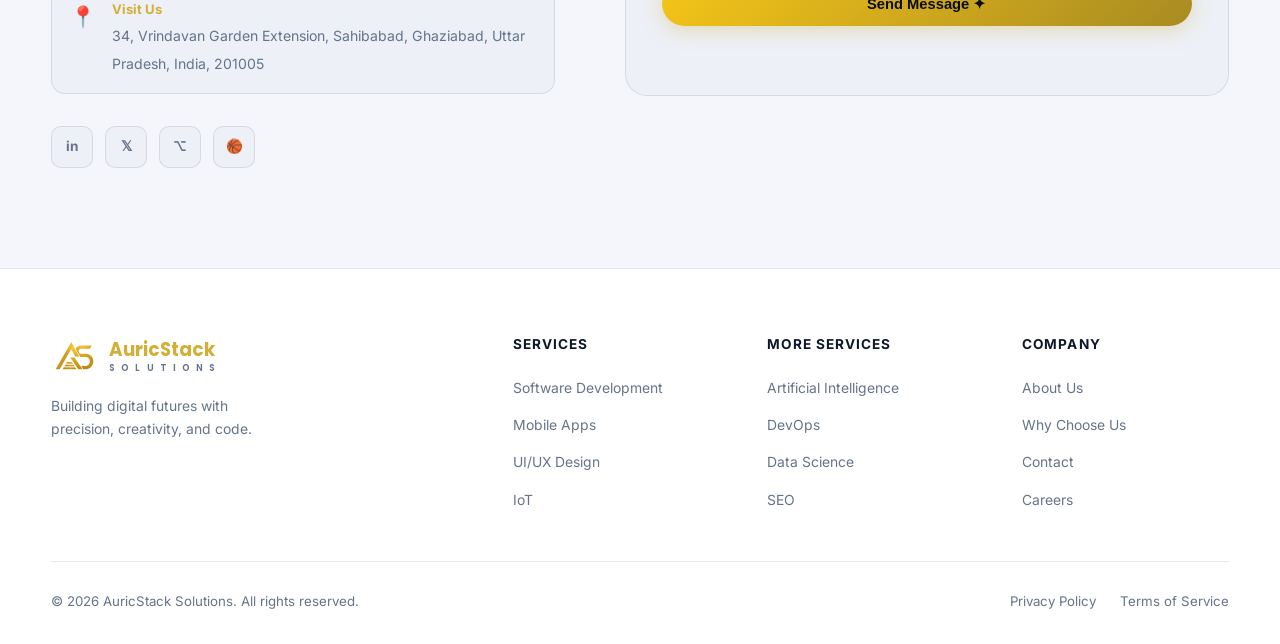
==== commit 59fe7629: "changed bottom name issues" ====
--- a/index.html
+++ b/index.html
@@ -573,7 +573,7 @@
           <a href="#home" class="logo">
             <img src="favicon/android-chrome-192x192.png" alt="AuricStack" class="logo-img" />
         <div class="logo-text-wrap">
-          <span class="logo-name">Auric<span>Stack</span></span>
+          <span class="logo-name"><span>AuricStack</span></span>
           <span class="logo-sub">S O L U T I O N S</span>
         </div>
           </a>
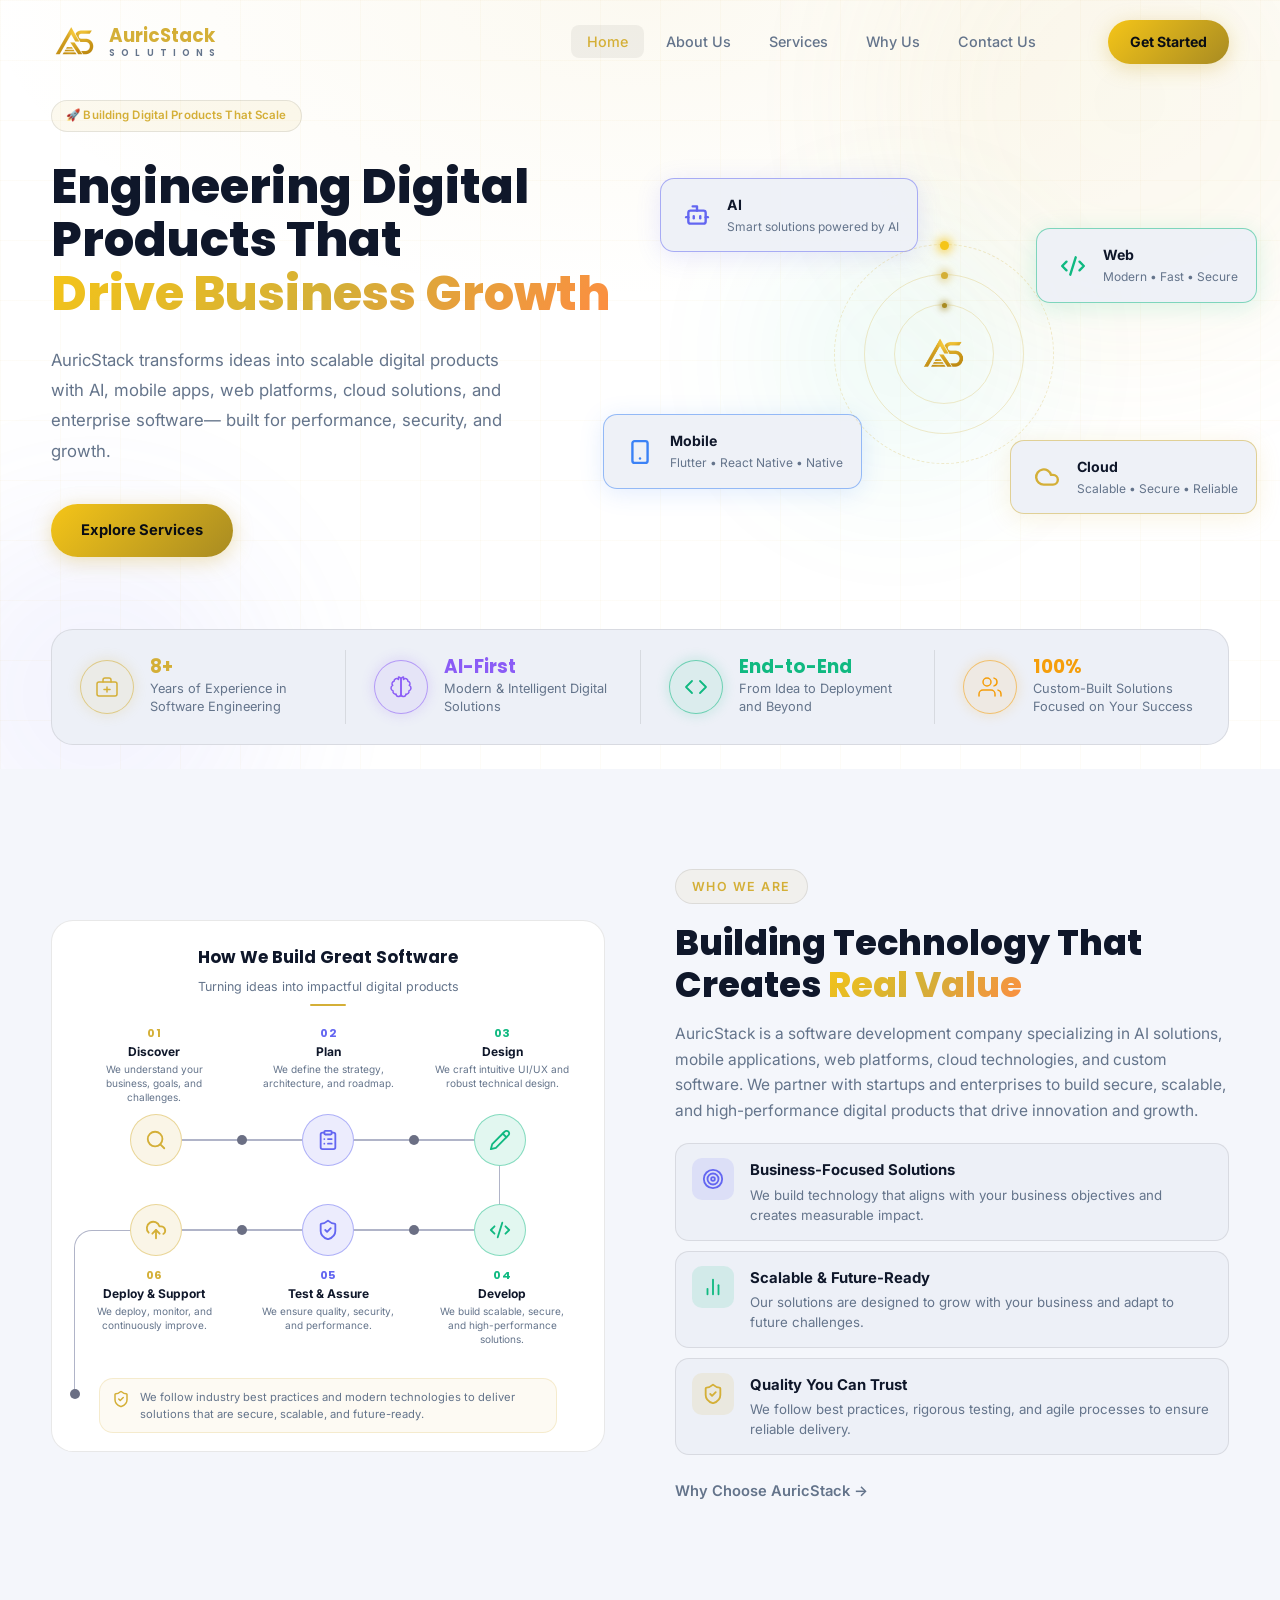
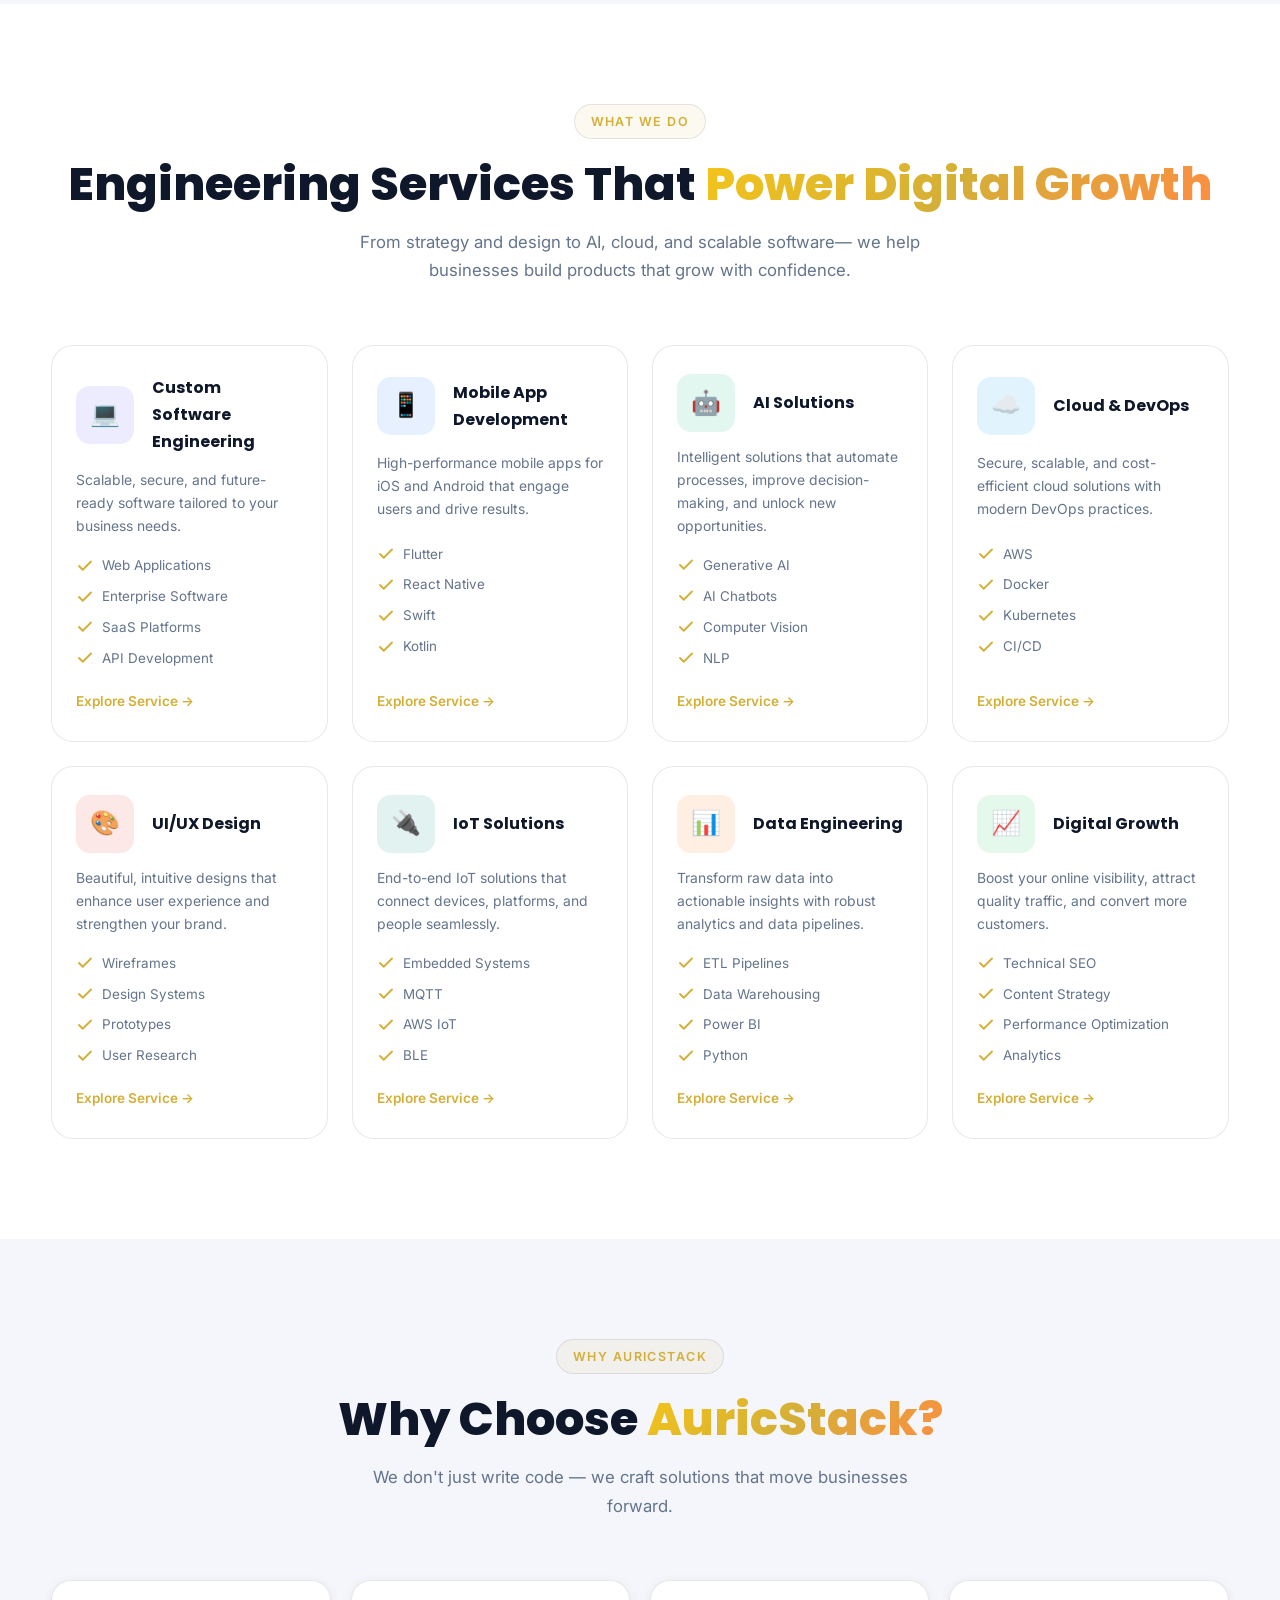
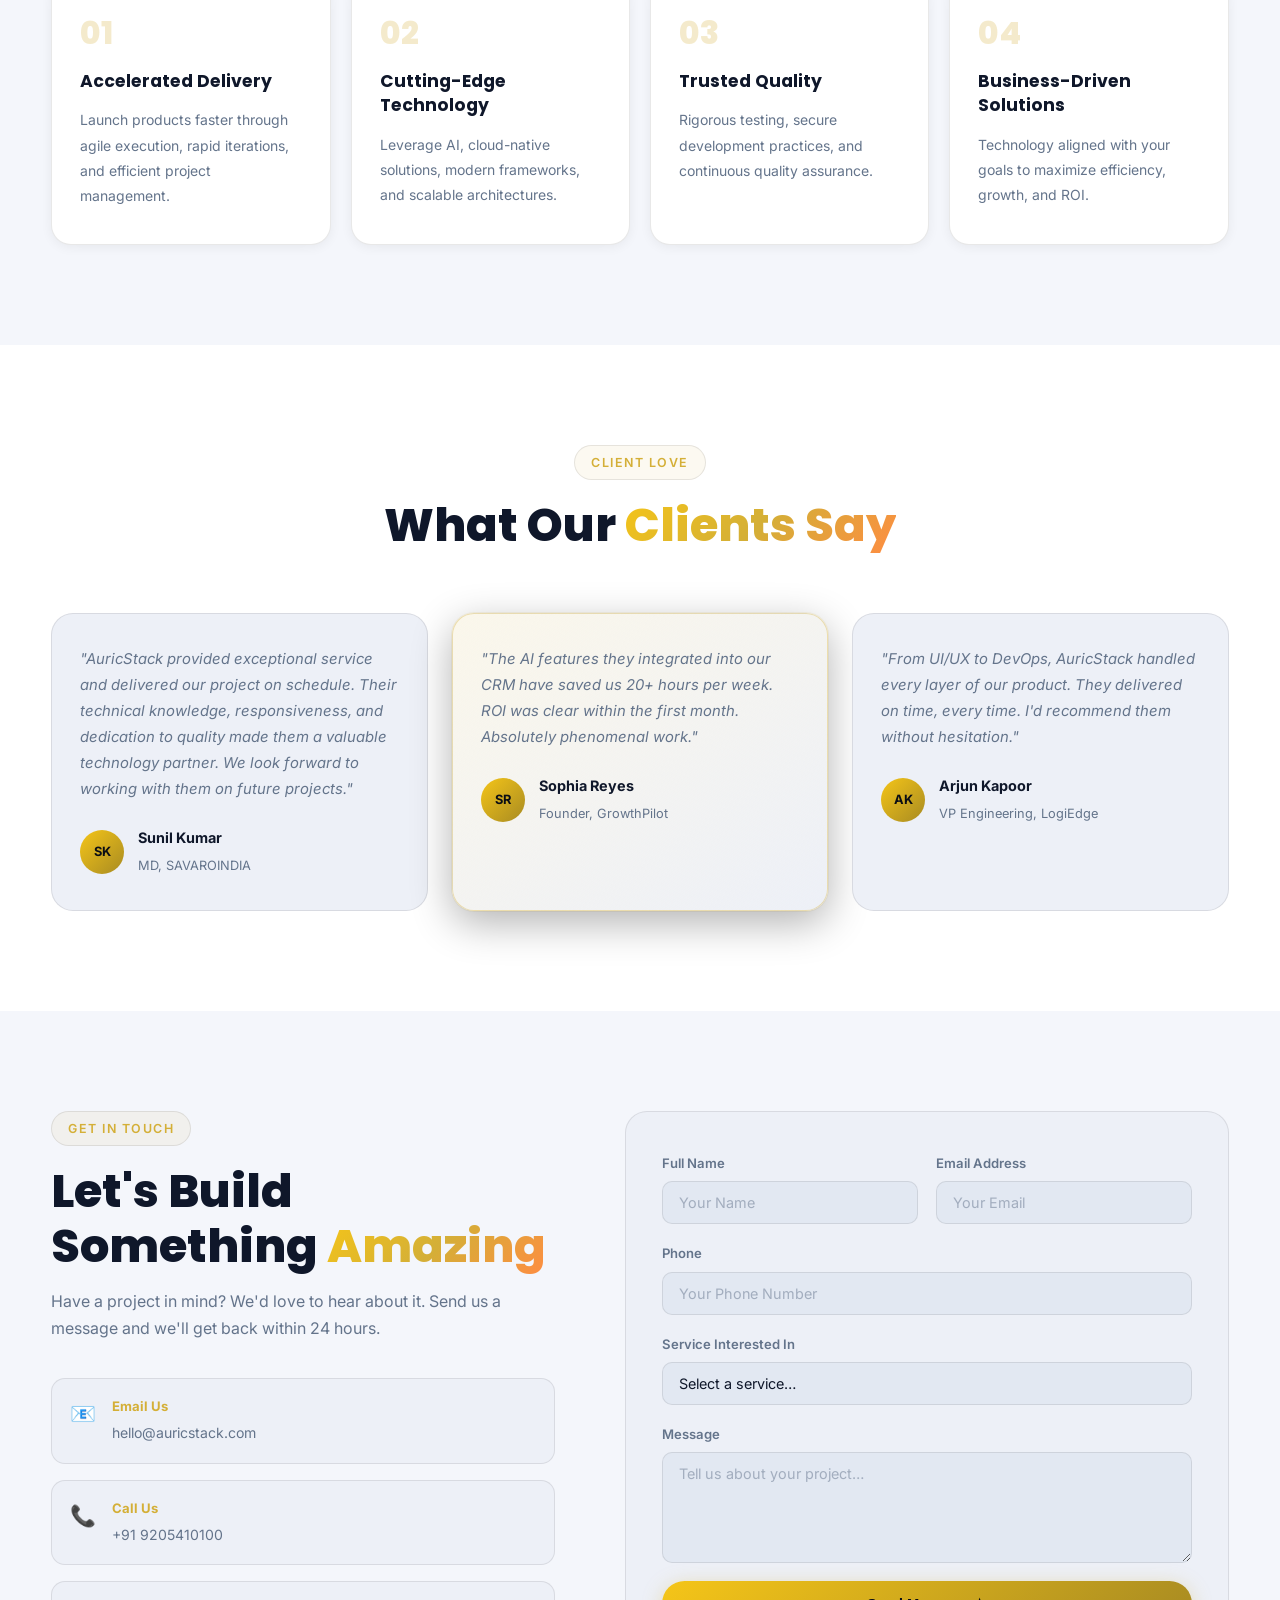
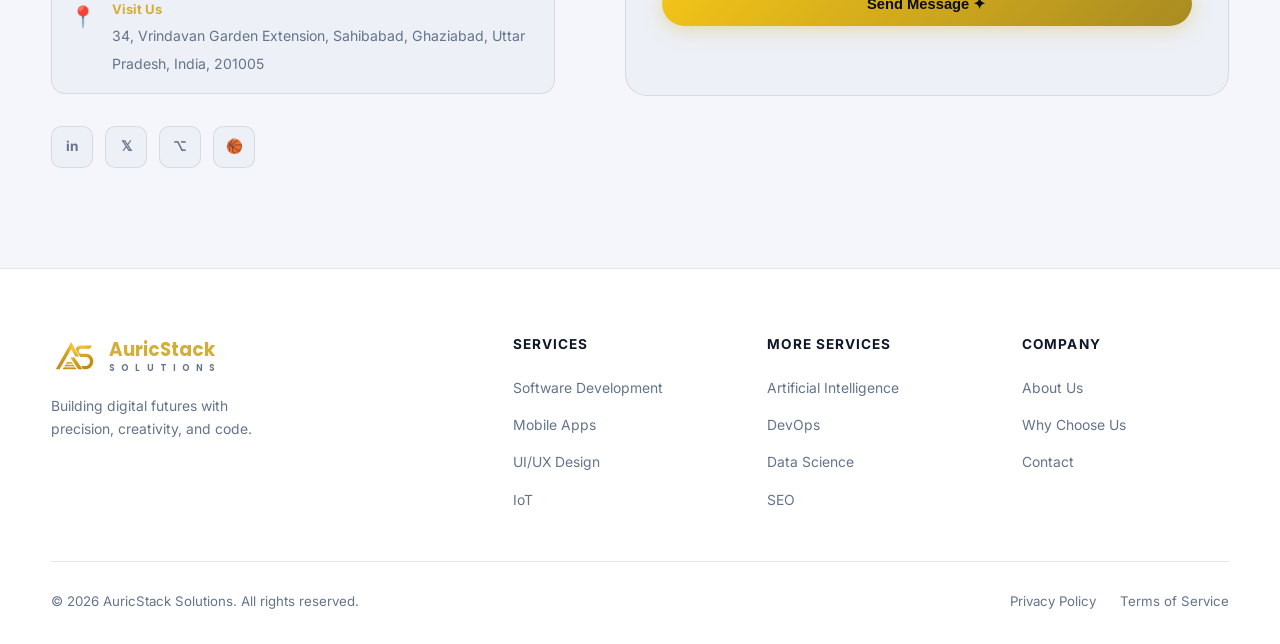
==== commit ac5be6d9: "removed careers" ====
--- a/index.html
+++ b/index.html
@@ -603,7 +603,7 @@
             <li><a href="#about">About Us</a></li>
             <li><a href="#why-us">Why Choose Us</a></li>
             <li><a href="#contact">Contact</a></li>
-            <li><a href="#">Careers</a></li>
+            <!-- <li><a href="#">Careers</a></li> -->
           </ul>
         </div>
       </div>
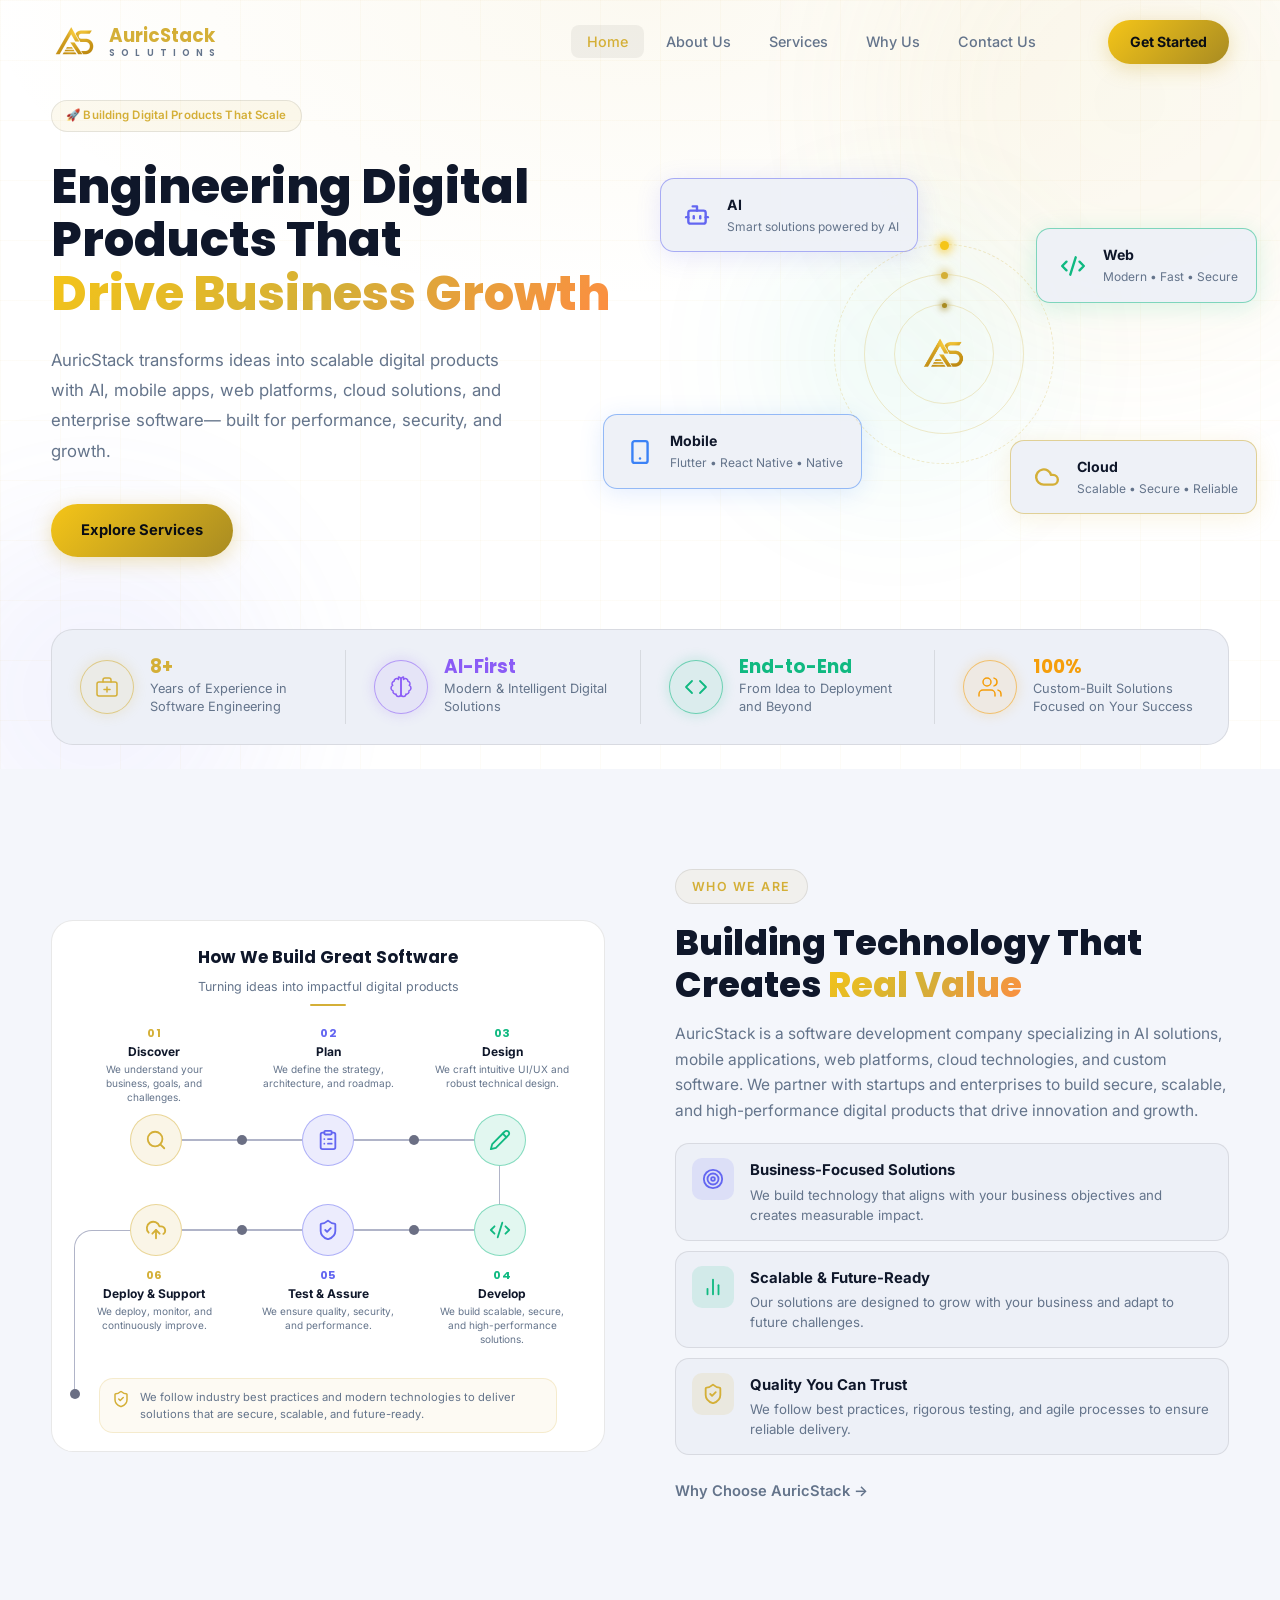
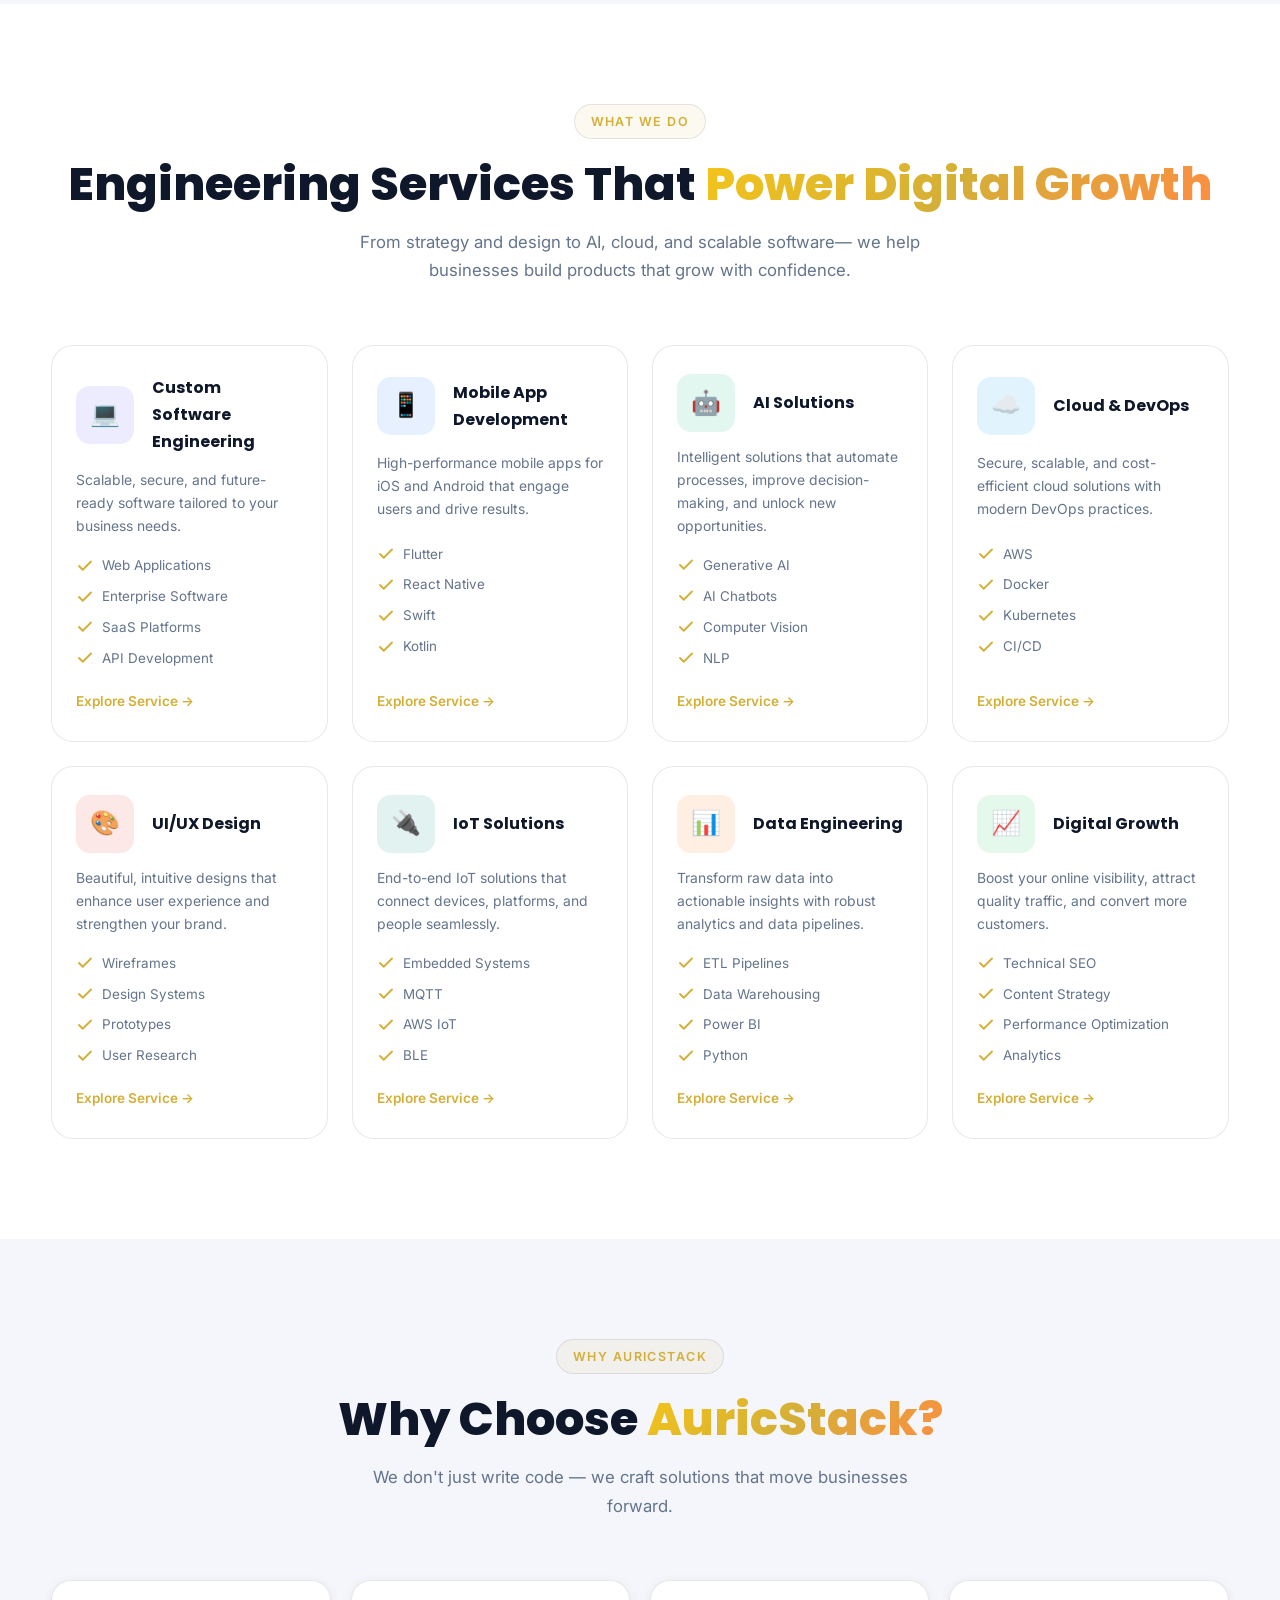
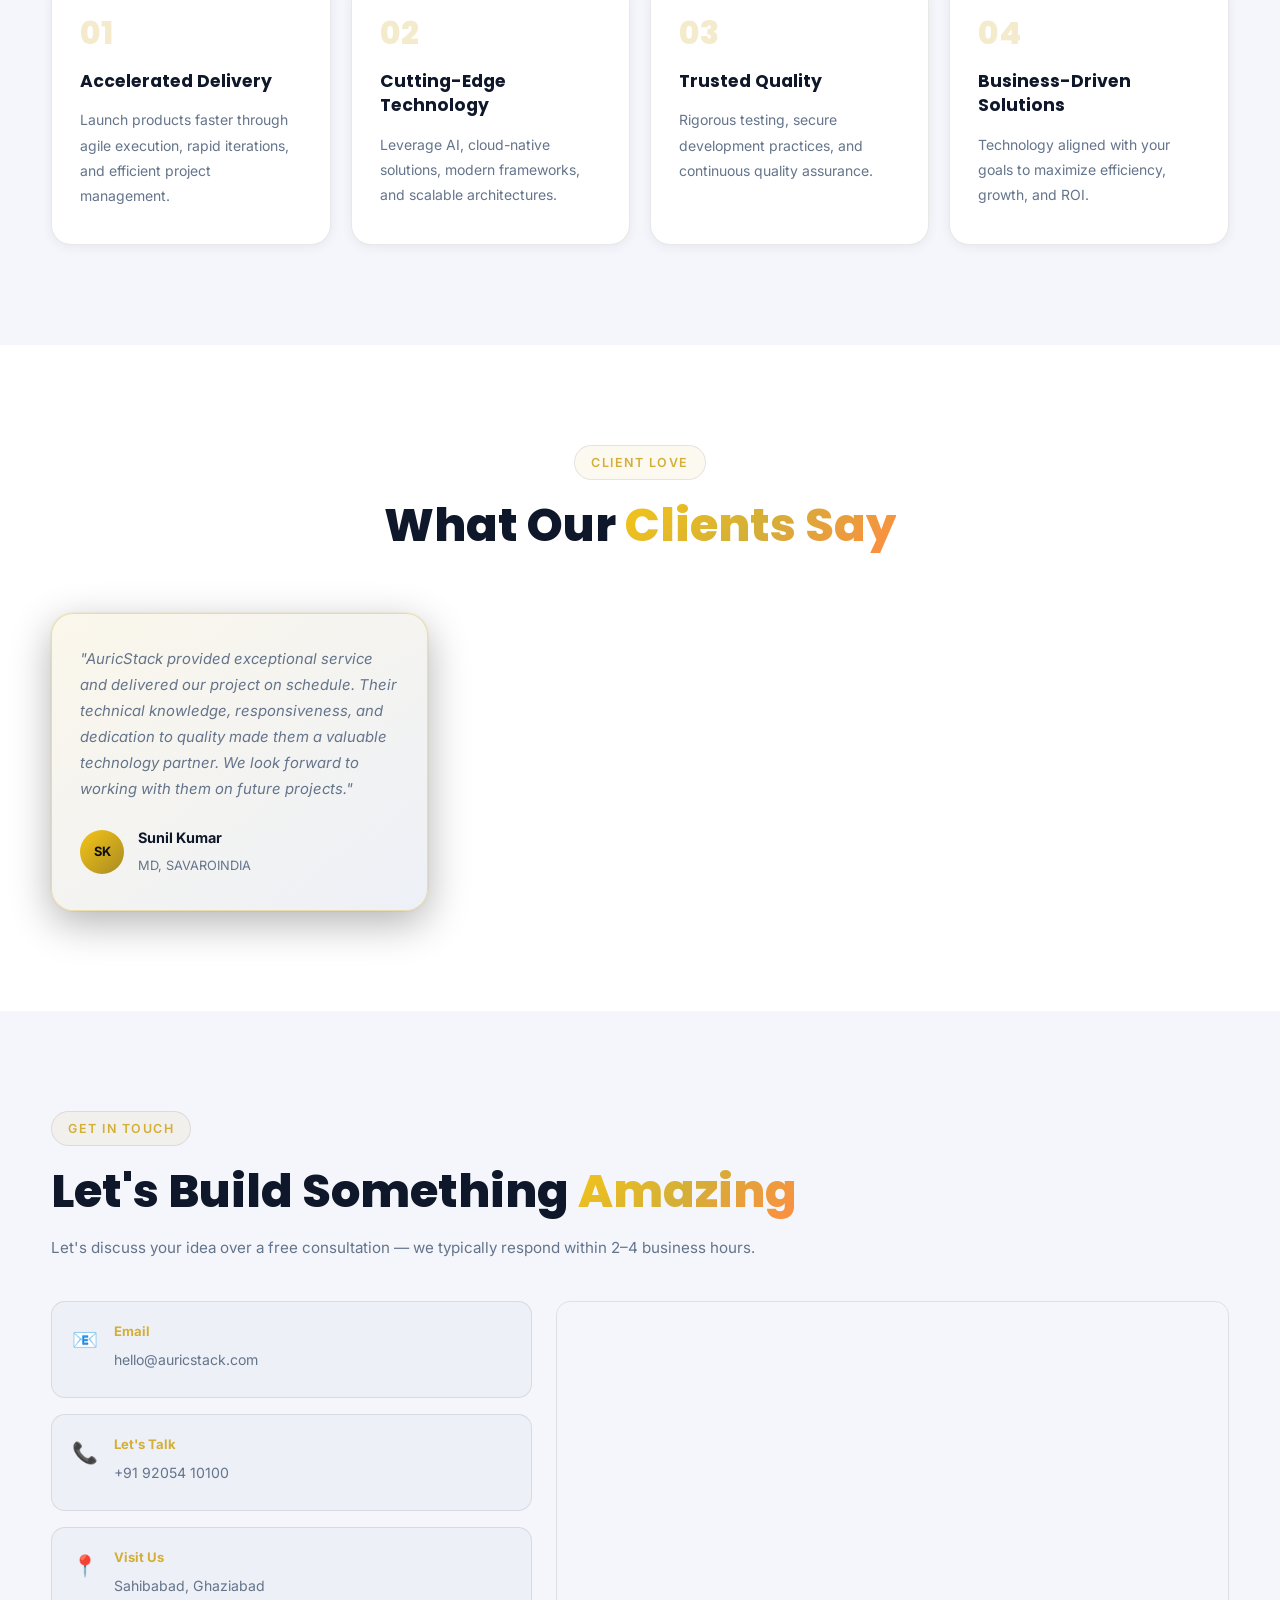
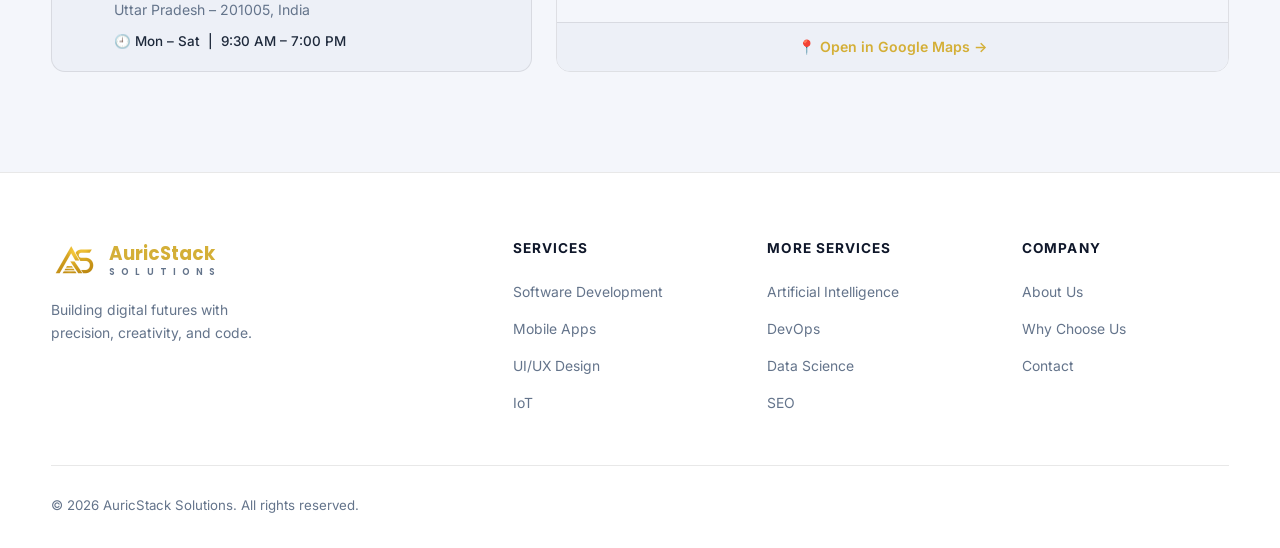
==== commit f04209bb: "removed contact" ====
--- a/index.html
+++ b/index.html
@@ -468,30 +468,13 @@
         <h2 class="section-title">What Our <span class="gradient-text">Clients Say</span></h2>
       </div>
       <div class="testi-grid">
-        <div class="testi-card">
-          <!--<div class="testi-stars">★★★★★</div> -->
+        <div class="testi-card featured">
           <p>"AuricStack provided exceptional service and delivered our project on schedule. Their technical knowledge, responsiveness, and dedication to quality made them a valuable technology partner. We look forward to working with them on future projects."</p>
           <div class="testi-author">
             <div class="testi-avatar">SK</div>
             <div><strong>Sunil Kumar</strong><span>MD, SAVAROINDIA</span></div>
           </div>
         </div>
-        <div class="testi-card featured">
-         <!-- <div class="testi-stars">★★★★★</div>-->
-          <p>"The AI features they integrated into our CRM have saved us 20+ hours per week. ROI was clear within the first month. Absolutely phenomenal work."</p>
-          <div class="testi-author">
-            <div class="testi-avatar">SR</div>
-            <div><strong>Sophia Reyes</strong><span>Founder, GrowthPilot</span></div>
-          </div>
-        </div>
-        <div class="testi-card">
-         <!--<div class="testi-stars">★★★★★</div> -->
-          <p>"From UI/UX to DevOps, AuricStack handled every layer of our product. They delivered on time, every time. I'd recommend them without hesitation."</p>
-          <div class="testi-author">
-            <div class="testi-avatar">AK</div>
-            <div><strong>Arjun Kapoor</strong><span>VP Engineering, LogiEdge</span></div>
-          </div>
-        </div>
       </div>
     </div>
   </section>
@@ -499,69 +482,46 @@
   <!-- ── CONTACT ────────────────────────────────────────────── -->
   <section id="contact" class="contact section">
     <div class="container">
-      <div class="contact-grid">
-        <div class="contact-info">
-          <div class="section-tag">Get In Touch</div>
-          <h2 class="section-title">Let's Build Something <span class="gradient-text">Amazing</span></h2>
-          <p>Have a project in mind? We'd love to hear about it. Send us a message and we'll get back within 24 hours.</p>
-          <div class="contact-details">
-            <div class="contact-item">
-              <div class="contact-icon">📧</div>
-              <div><strong>Email Us</strong><span>hello@auricstack.com</span></div>
-            </div>
-            <div class="contact-item">
-              <div class="contact-icon">📞</div>
-              <div><strong>Call Us</strong><span>+91 9205410100</span></div>
-            </div>
-            <div class="contact-item">
-              <div class="contact-icon">📍</div>
-              <div><strong>Visit Us</strong><span>34, Vrindavan Garden Extension, Sahibabad, Ghaziabad, Uttar Pradesh, India, 201005</span></div>
+      <div class="section-tag">Get In Touch</div>
+      <h2 class="section-title">Let's Build Something <span class="gradient-text">Amazing</span></h2>
+      <p class="contact-reassurance">Let's discuss your idea over a free consultation — we typically respond within 2–4 business hours.</p>
+      <div class="contact-layout">
+        <div class="contact-left">
+          <a href="mailto:hello@auricstack.com" class="contact-item">
+            <div class="contact-icon">📧</div>
+            <div><strong>Email</strong><span>hello@auricstack.com</span></div>
+          </a>
+          <a href="tel:+919205410100" class="contact-item">
+            <div class="contact-icon">📞</div>
+            <div><strong>Let's Talk</strong><span>+91 92054 10100</span></div>
+          </a>
+          <div class="contact-item contact-address">
+            <div class="contact-icon">📍</div>
+            <div>
+              <strong>Visit Us</strong>
+              <span>Sahibabad, Ghaziabad</span>
+              <span>Uttar Pradesh – 201005, India</span>
+              <span class="contact-hours">🕘 Mon – Sat &nbsp;|&nbsp; 9:30 AM – 7:00 PM</span>
             </div>
           </div>
-          <div class="social-links">
-            <a href="#" class="social-btn" aria-label="LinkedIn">in</a>
-            <a href="#" class="social-btn" aria-label="Twitter">𝕏</a>
-            <a href="#" class="social-btn" aria-label="GitHub">⌥</a>
-            <a href="#" class="social-btn" aria-label="Dribbble">🏀</a>
-          </div>
-        </div>
-        <form class="contact-form" id="contactForm" novalidate>
-          <div class="form-row">
-            <div class="form-group">
-              <label for="name">Full Name</label>
-              <input type="text" id="name" placeholder="Your Name" required />
-            </div>
-            <div class="form-group">
-              <label for="email">Email Address</label>
-              <input type="email" id="email" placeholder="Your Email" required />
-            </div>
-          </div>
-          <div class="form-group">
-            <label for="mobile">Phone</label>
-            <input type="tel" id="phone" placeholder="Your Phone Number" required></textarea>
-          </div>
-          <div class="form-group">
-            <label for="service">Service Interested In</label>
-            <select id="service">
-              <option value="">Select a service…</option>
-              <option>Software Development</option>
-              <option>Mobile App Development</option>
-              <option>UI/UX Design</option>
-              <option>IoT Application</option>
-              <option>Artificial Intelligence</option>
-              <option>DevOps</option>
-              <option>Data Science</option>
-              <option>SEO</option>
-            </select>
-          </div>
-          <div class="form-group">
-            <label for="message">Message</label>
-            <textarea id="message" rows="5" placeholder="Tell us about your project…" required></textarea>
-          </div>
-          <button type="submit" class="btn-primary btn-full">Send Message ✦</button>
-          <p class="form-note" id="formMsg"></p>
-        </form>
-      </div>
+        </div>
+        <div class="contact-map">
+          <iframe
+            src="https://maps.google.com/maps?q=28.6794083,77.3467739&output=embed&z=17"
+            width="100%" height="100%" style="border:0;min-height:320px;" allowfullscreen="" loading="lazy"
+            referrerpolicy="no-referrer-when-downgrade" title="AuricStack Office Location">
+          </iframe>
+          <a href="https://www.google.com/maps?q=28.679484,77.3469562" target="_blank" rel="noopener" class="open-maps-btn">
+            📍 Open in Google Maps →
+          </a>
+        </div>
+      </div>
+      <!-- <div class="social-links" style="margin-top:32px;">
+        <a href="#" class="social-btn" aria-label="LinkedIn">in</a>
+        <a href="#" class="social-btn" aria-label="Twitter">𝕏</a>
+        <a href="#" class="social-btn" aria-label="GitHub">⌥</a>
+        <a href="#" class="social-btn" aria-label="Dribbble">🏀</a>
+      </div> -->
     </div>
   </section>
 
@@ -609,10 +569,10 @@
       </div>
       <div class="footer-bottom">
         <p>© 2026 AuricStack Solutions. All rights reserved.</p>
-        <div class="footer-legal">
+        <!-- <div class="footer-legal">
           <a href="#">Privacy Policy</a>
           <a href="#">Terms of Service</a>
-        </div>
+        </div> -->
       </div>
     </div>
   </footer>
--- a/style.css
+++ b/style.css
@@ -1107,21 +1107,40 @@
 .contact-info .section-title { margin-bottom: 14px; }
 .contact-info > p { color: var(--text-muted); margin-bottom: 36px; }
 
-.contact-details { display: flex; flex-direction: column; gap: 16px; margin-bottom: 32px; }
+.contact-reassurance { color: var(--text-muted); margin-bottom: 40px; font-size: 0.95rem; }
+.contact-layout {
+  display: grid;
+  grid-template-columns: 1fr 1.4fr;
+  gap: 24px;
+  align-items: stretch;
+}
+.contact-left { display: flex; flex-direction: column; gap: 16px; }
+.contact-left .contact-item { flex: 1; }
+.contact-map { border-radius: 14px; overflow: hidden; border: 1px solid var(--border); display: flex; flex-direction: column; }
+.contact-map iframe { flex: 1; display: block; min-height: 0; }
+.open-maps-btn {
+  display: flex; align-items: center; justify-content: center;
+  padding: 12px 20px; background: var(--dark-3);
+  color: var(--gold); font-size: 0.88rem; font-weight: 600;
+  border-top: 1px solid var(--border); transition: var(--transition);
+  text-decoration: none;
+}
+.open-maps-btn:hover { background: var(--dark-4); color: var(--gold-light); }
 .contact-item {
   display: flex;
   align-items: flex-start;
   gap: 16px;
-  padding: 16px 18px;
+  padding: 18px 20px;
   background: var(--dark-3);
   border: 1px solid var(--border);
   border-radius: var(--radius);
   transition: var(--transition);
 }
 .contact-item:hover { border-color: rgba(212,175,55,0.35); }
-.contact-icon { font-size: 1.3rem; flex-shrink: 0; margin-top: 1px; }
-.contact-item strong { display: block; font-size: 0.82rem; color: var(--gold); margin-bottom: 2px; }
-.contact-item span { font-size: 0.88rem; color: var(--text-muted); }
+.contact-icon { font-size: 1.3rem; flex-shrink: 0; margin-top: 2px; }
+.contact-item strong { display: block; font-size: 0.82rem; color: var(--gold); margin-bottom: 6px; }
+.contact-item span { display: block; font-size: 0.88rem; color: var(--text-muted); line-height: 1.7; }
+.contact-hours { margin-top: 8px; color: var(--text) !important; font-weight: 500; font-size: 0.84rem !important; }
 
 .social-links { display: flex; gap: 12px; }
 .social-btn {
@@ -1306,6 +1325,8 @@
   .about-cta-mobile { display: flex; order: 3; gap: 0; margin-bottom: 0; padding-bottom: 0; }
   .about-content .about-cta { display: none; }
   .contact-grid { grid-template-columns: 1fr; gap: 48px; }
+  .contact-layout { grid-template-columns: 1fr; }
+  .contact-map iframe { min-height: 260px; }
   .footer-grid { grid-template-columns: 1fr 1fr; gap: 36px; }
 }
 
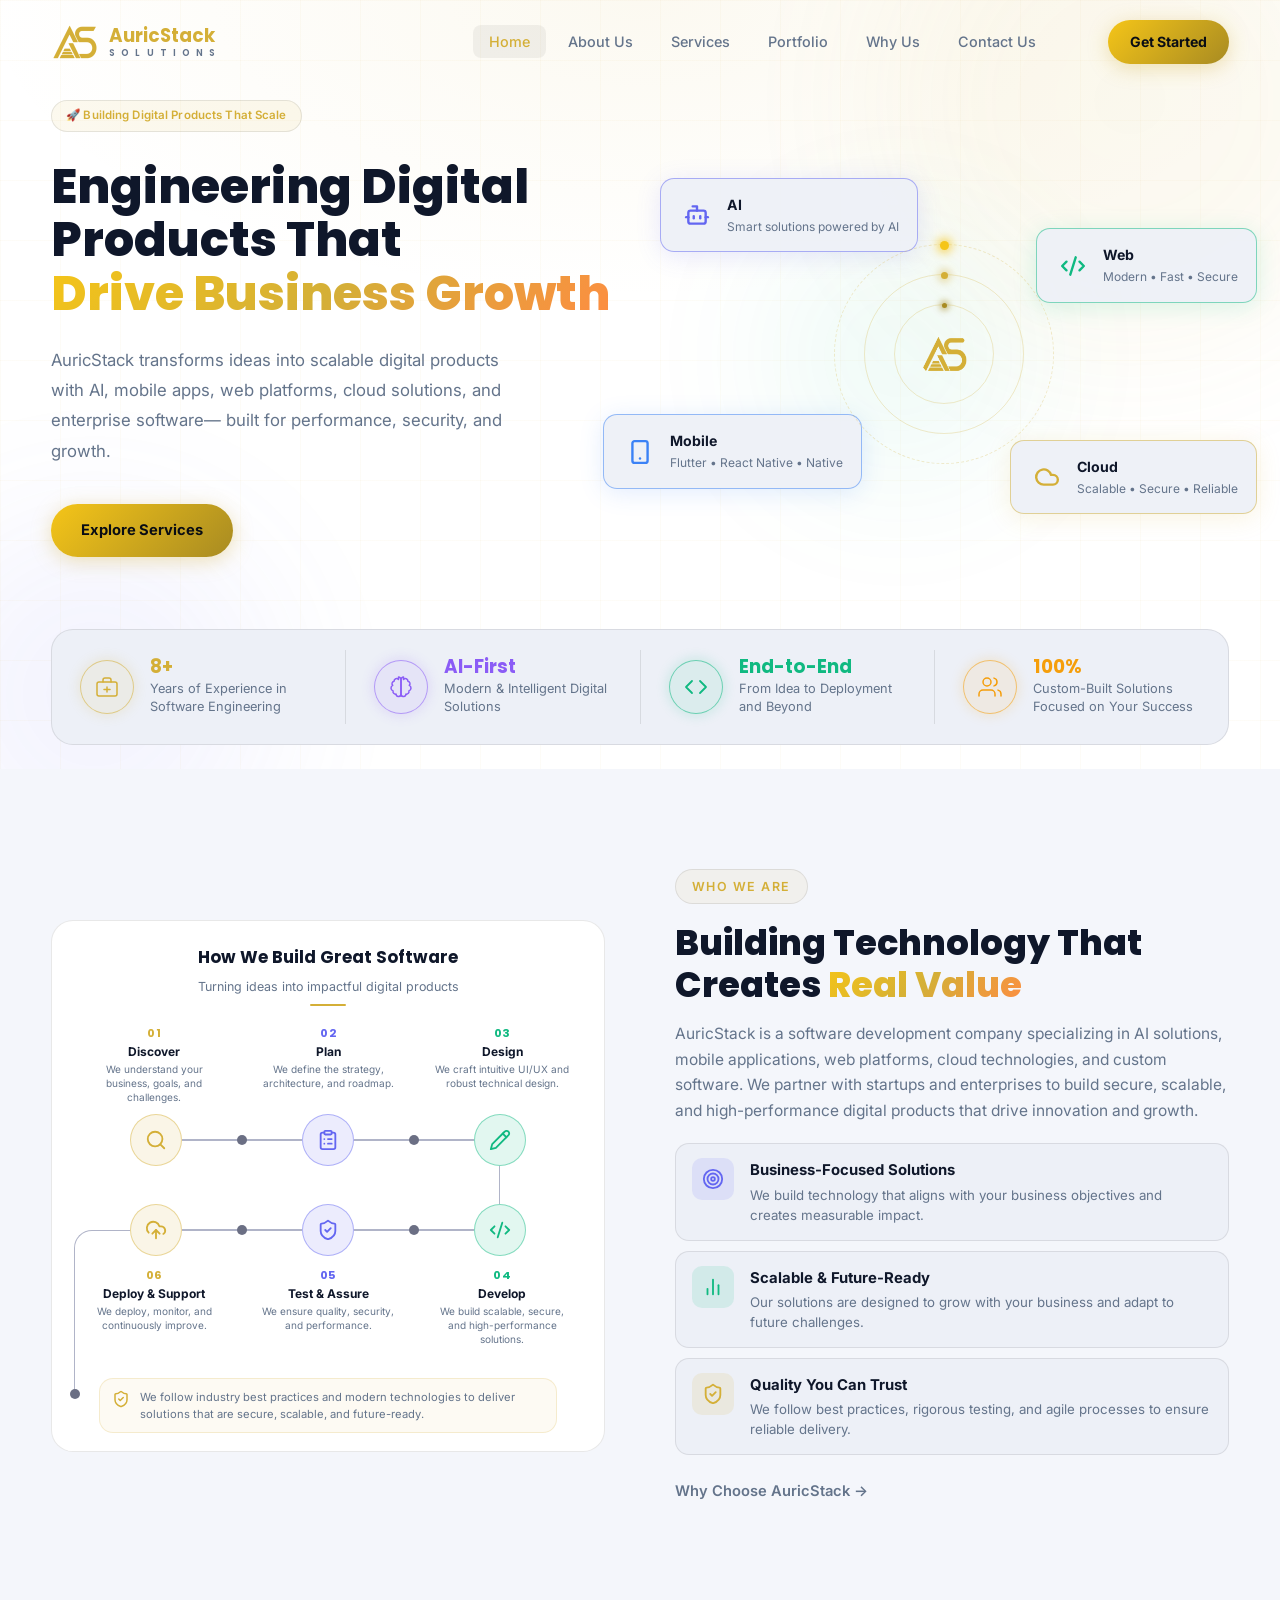
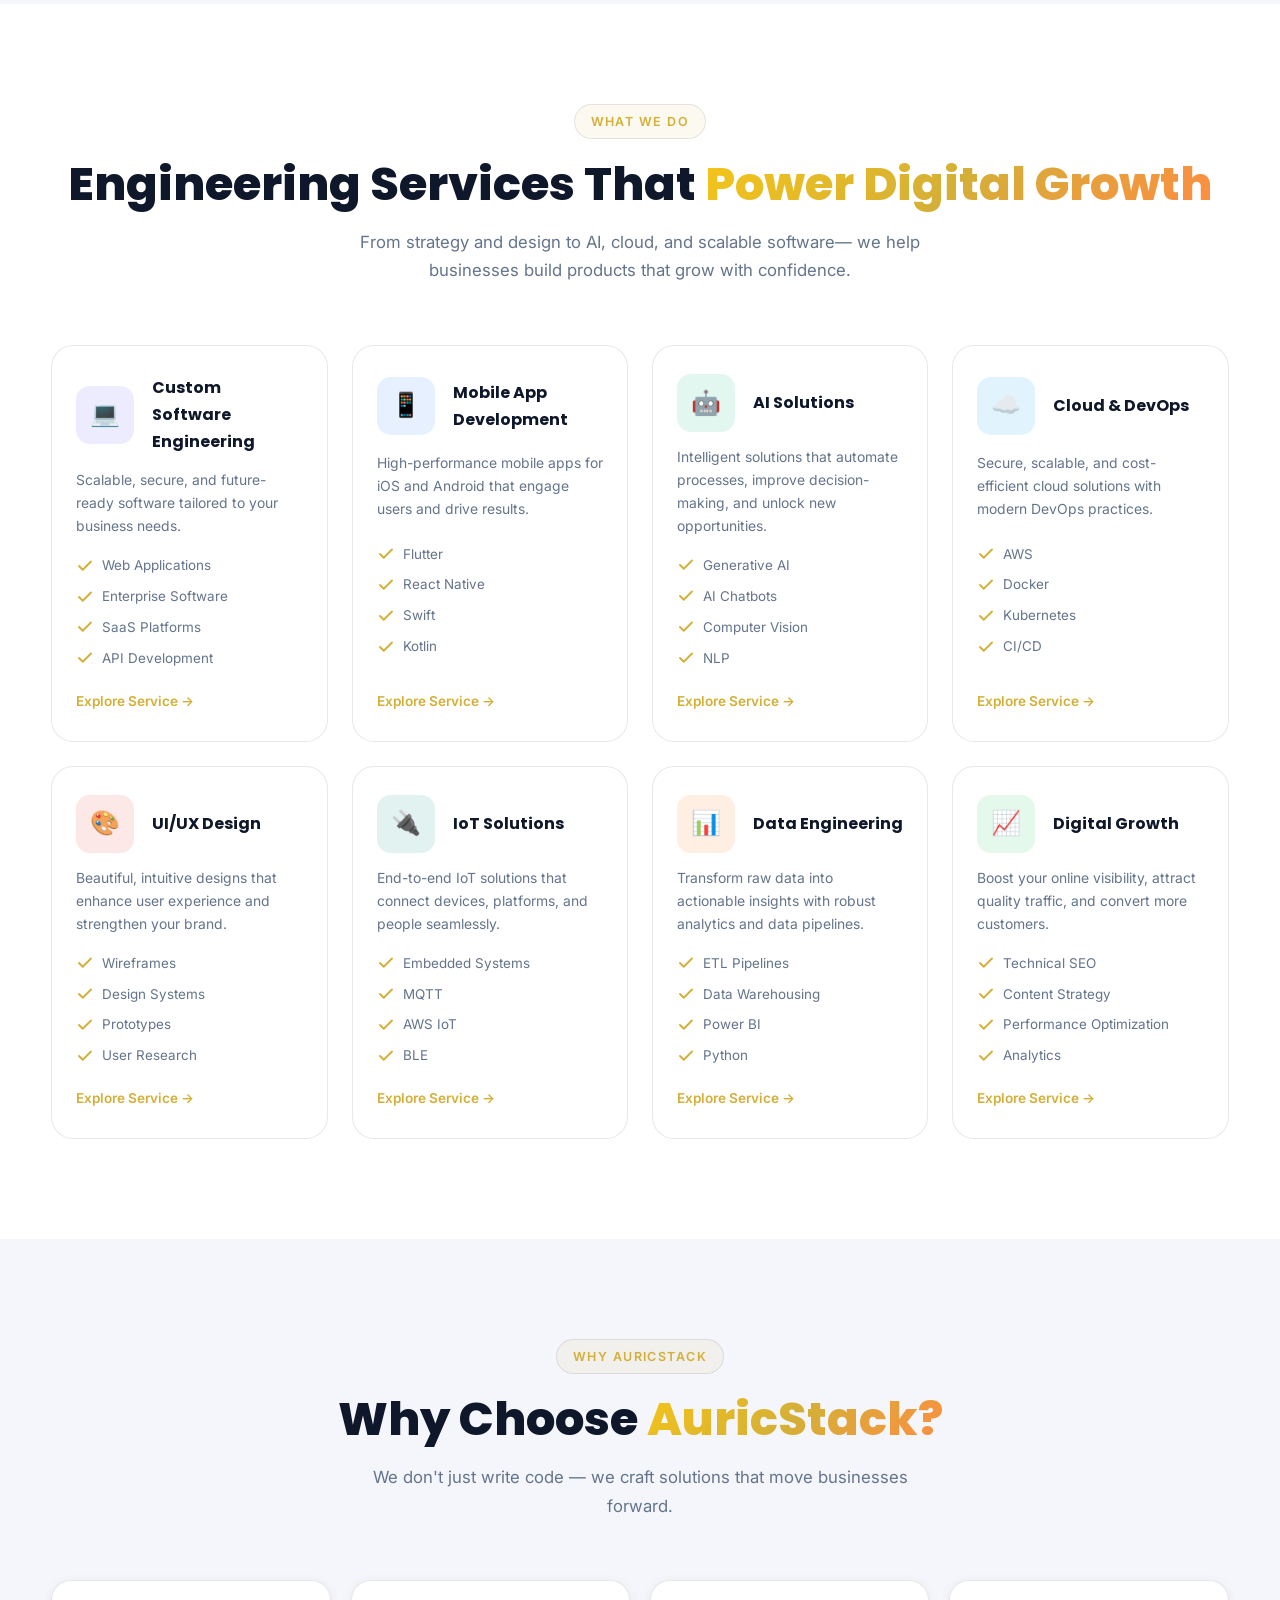
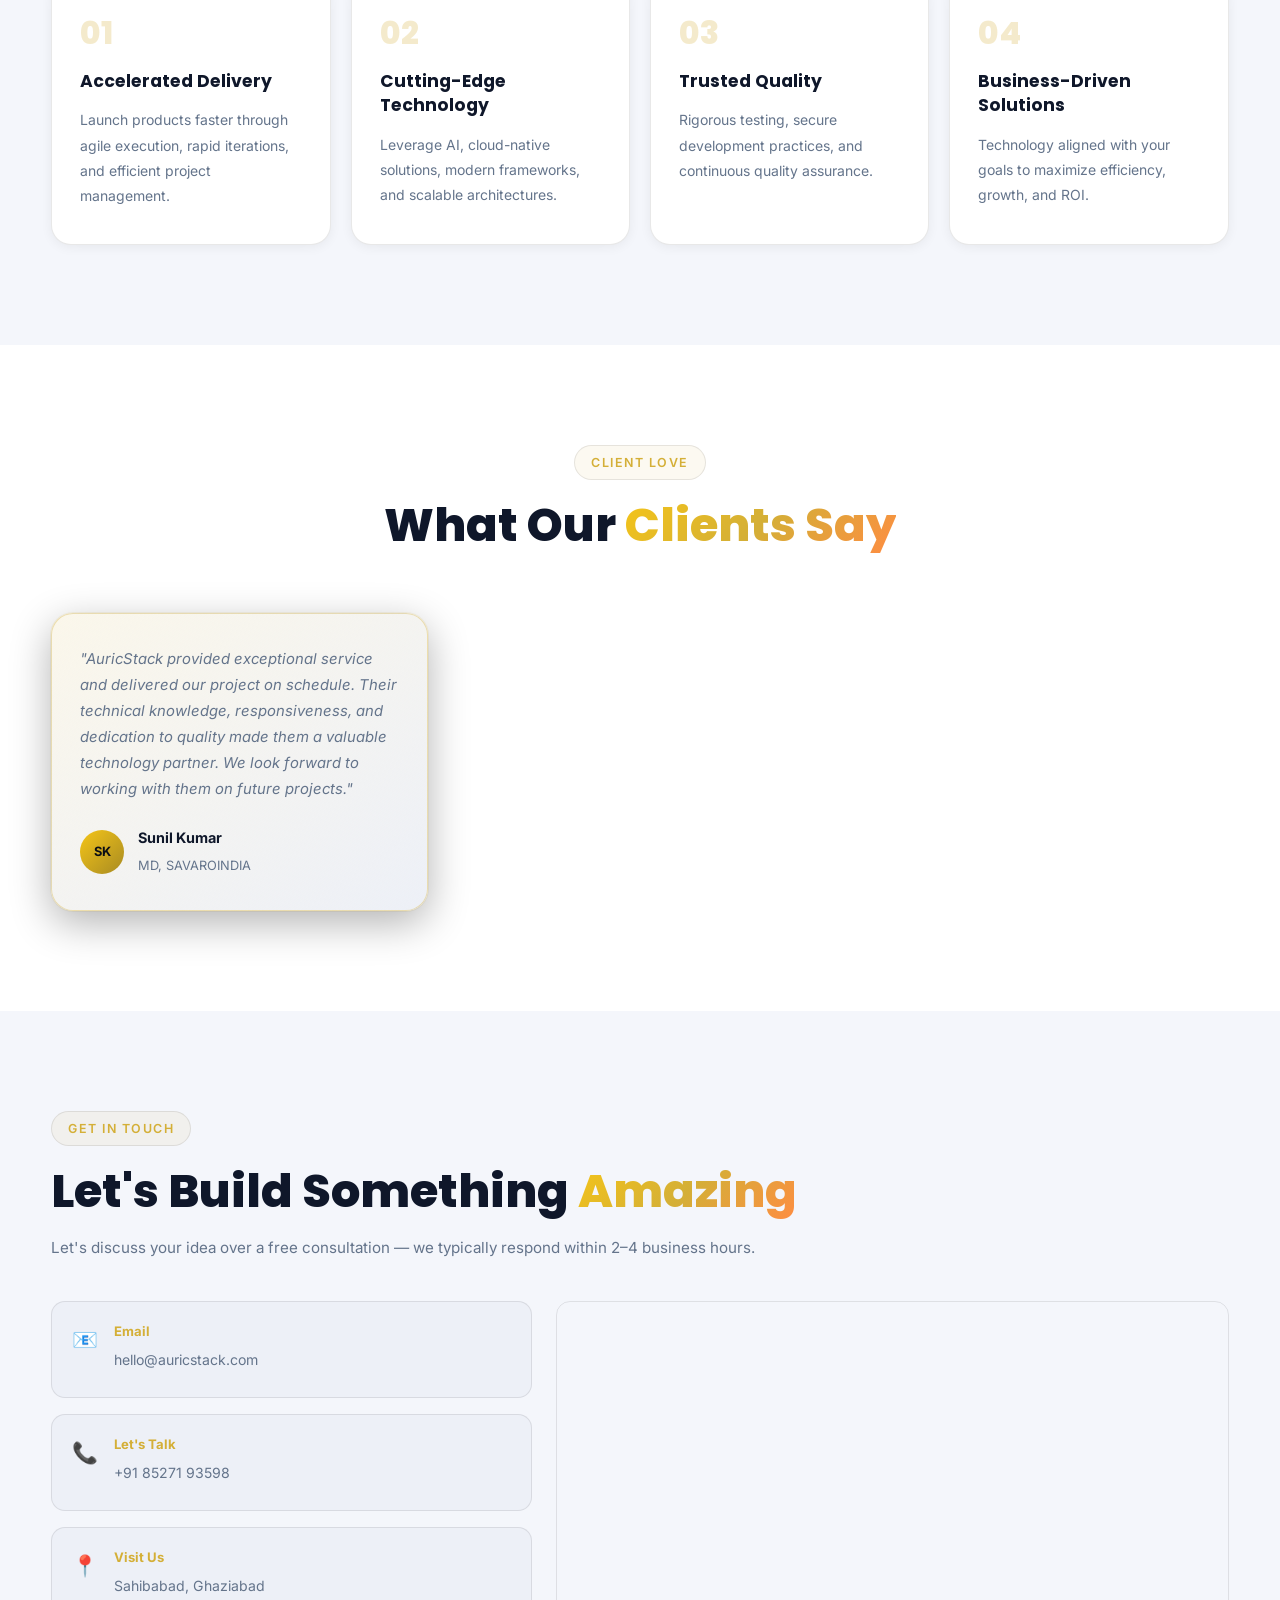
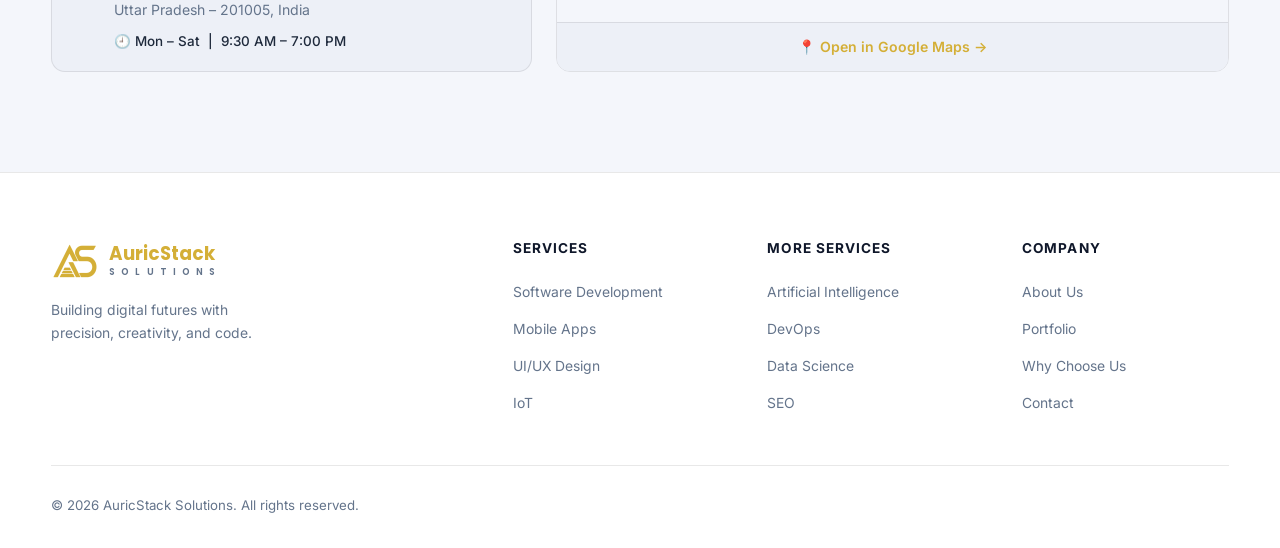
==== commit 1d2be5f8: "changed logo" ====
--- a/index.html
+++ b/index.html
@@ -28,6 +28,7 @@
         <li><a href="#home"    class="nav-link active">Home</a></li>
         <li><a href="#about"   class="nav-link">About Us</a></li>
         <li><a href="#services"class="nav-link">Services</a></li>
+        <li><a href="portfolio.html" class="nav-link">Portfolio</a></li>
         <li><a href="#why-us" class="nav-link">Why Us</a></li>
         <li><a href="#contact" class="nav-link">Contact Us</a></li>
       </ul>
@@ -491,9 +492,9 @@
             <div class="contact-icon">📧</div>
             <div><strong>Email</strong><span>hello@auricstack.com</span></div>
           </a>
-          <a href="tel:+919205410100" class="contact-item">
+          <a href="tel:+918527193598" class="contact-item">
             <div class="contact-icon">📞</div>
-            <div><strong>Let's Talk</strong><span>+91 92054 10100</span></div>
+            <div><strong>Let's Talk</strong><span>+91 85271 93598</span></div>
           </a>
           <div class="contact-item contact-address">
             <div class="contact-icon">📍</div>
@@ -561,6 +562,7 @@
           <h4>Company</h4>
           <ul>
             <li><a href="#about">About Us</a></li>
+            <li><a href="portfolio.html">Portfolio</a></li>
             <li><a href="#why-us">Why Choose Us</a></li>
             <li><a href="#contact">Contact</a></li>
             <!-- <li><a href="#">Careers</a></li> -->
--- a/style.css
+++ b/style.css
@@ -987,7 +987,250 @@
 .service-card[data-index="7"] .service-icon-wrap { background: rgba(249,115,22,0.12); }
 .service-card[data-index="8"] .service-icon-wrap { background: rgba(34,197,94,0.12); }
 
-/* ── PORTFOLIO ───────────────────────────────────────────── */
+/* ── PORTFOLIO PAGE ──────────────────────────────────────── */
+.page-hero {
+  position: relative;
+  overflow: hidden;
+  padding: 150px 0 40px;
+  text-align: center;
+}
+.page-hero-inner { position: relative; z-index: 2; }
+.page-hero .section-tag { margin-inline: auto; }
+.page-hero-title {
+  font-family: 'Poppins', sans-serif;
+  font-size: clamp(2rem, 4.4vw, 3.2rem);
+  font-weight: 800;
+  line-height: 1.15;
+  color: var(--white);
+  margin-bottom: 20px;
+}
+.page-hero-sub {
+  font-size: 1.05rem;
+  color: var(--text-muted);
+  max-width: 680px;
+  margin: 0 auto 36px;
+  line-height: 1.8;
+}
+.page-hero-actions { justify-content: center; margin-bottom: 0; }
+
+/* trust list */
+.why-trust-us { background: var(--dark); padding: 50px 0 80px; }
+.trust-list {
+  display: grid;
+  grid-template-columns: 1fr 1fr;
+  gap: 14px 40px;
+  max-width: 980px;
+  margin: 0 auto 56px;
+}
+.trust-list li {
+  position: relative;
+  padding-left: 30px;
+  font-size: 0.92rem;
+  color: var(--text);
+  line-height: 1.6;
+}
+.trust-list li::before {
+  content: '';
+  position: absolute;
+  left: 0; top: 3px;
+  width: 18px; height: 18px;
+  border-radius: 50%;
+  background-image: url("data:image/svg+xml,%3Csvg xmlns='http://www.w3.org/2000/svg' viewBox='0 0 24 24' fill='none' stroke='%23D4AF37' stroke-width='2.5' stroke-linecap='round' stroke-linejoin='round'%3E%3Cpath d='m20 6-11 11-5-5'/%3E%3C/svg%3E");
+  background-size: contain;
+  background-repeat: no-repeat;
+}
+
+.subsection-title {
+  font-family: 'Poppins', sans-serif;
+  font-size: 1.3rem;
+  font-weight: 700;
+  color: var(--white);
+  text-align: center;
+  margin-bottom: 28px;
+}
+
+.exp-grid {
+  display: grid;
+  grid-template-columns: repeat(4, 1fr);
+  gap: 20px;
+  margin-bottom: 32px;
+}
+.exp-card {
+  background: var(--dark-3);
+  border: 1px solid var(--border);
+  border-radius: var(--radius);
+  padding: 22px 20px;
+  transition: var(--transition);
+}
+.exp-card:hover { border-color: rgba(212,175,55,0.3); transform: translateY(-3px); }
+.exp-card h4 { font-family: 'Poppins', sans-serif; font-size: 0.95rem; font-weight: 700; color: var(--white); margin-bottom: 8px; }
+.exp-card p { font-size: 0.83rem; color: var(--text-muted); line-height: 1.6; }
+
+.disclaimer {
+  font-size: 0.8rem;
+  font-style: italic;
+  color: var(--text-muted);
+  border-left: 2px solid var(--gold);
+  padding-left: 16px;
+  max-width: 900px;
+  margin: 0 auto;
+  line-height: 1.6;
+}
+
+/* team */
+.team { background: var(--dark-2); padding: 80px 0; }
+.team-grid { display: grid; grid-template-columns: repeat(2, 1fr); gap: 28px; }
+.team-card {
+  background: var(--dark);
+  border: 1px solid var(--border);
+  border-radius: var(--radius-lg);
+  padding: 32px 26px;
+  transition: var(--transition);
+}
+.team-card:hover { transform: translateY(-6px); border-color: rgba(212,175,55,0.35); box-shadow: 0 16px 40px rgba(0,0,0,0.12); }
+.team-avatar {
+  width: 60px; height: 60px;
+  border-radius: 50%;
+  background: linear-gradient(135deg, var(--gold-light), var(--gold-dark));
+  display: flex; align-items: center; justify-content: center;
+  font-family: 'Poppins', sans-serif;
+  font-weight: 800;
+  font-size: 1.1rem;
+  color: #0A0D14;
+  margin-bottom: 20px;
+}
+.team-card h3 { font-family: 'Poppins', sans-serif; font-size: 1.1rem; font-weight: 700; color: var(--white); margin-bottom: 4px; }
+.team-role { font-size: 0.85rem; font-weight: 600; color: var(--gold); margin-bottom: 6px; }
+.team-certs { font-size: 0.78rem; color: var(--text-muted); line-height: 1.6; margin-bottom: 18px; }
+.team-card .service-tags { margin-bottom: 0; }
+
+/* case studies */
+.case-studies { background: var(--dark); padding: 80px 0; }
+
+.case-feature {
+  background: linear-gradient(145deg, rgba(212,175,55,0.1), var(--dark-3));
+  border: 1px solid rgba(212,175,55,0.3);
+  border-radius: var(--radius-lg);
+  padding: 36px 40px;
+  margin-bottom: 32px;
+  box-shadow: 0 12px 40px rgba(0,0,0,0.2);
+}
+.case-feature .section-tag { margin-bottom: 18px; }
+.case-feature-grid {
+  display: grid;
+  grid-template-columns: 1fr 1.3fr;
+  gap: 40px;
+  align-items: center;
+}
+.case-feature-text h3 {
+  font-family: 'Poppins', sans-serif;
+  font-size: 1.45rem;
+  font-weight: 700;
+  color: var(--white);
+  line-height: 1.3;
+  margin-bottom: 14px;
+}
+.case-feature-text p { font-size: 0.9rem; color: var(--text-muted); line-height: 1.7; }
+
+.case-feature-flow-img {
+  border-radius: var(--radius-lg);
+  overflow: hidden;
+  border: 1px solid var(--border);
+  box-shadow: 0 12px 30px rgba(0,0,0,0.25);
+  background: #fff;
+}
+.case-feature-flow-img img { width: 100%; height: auto; display: block; }
+
+.case-grid { display: flex; flex-direction: column; gap: 32px; }
+.case-card {
+  background: var(--dark-3);
+  border: 1px solid var(--border);
+  border-radius: var(--radius-lg);
+  padding: 40px;
+  transition: var(--transition);
+}
+.case-card:hover { border-color: rgba(212,175,55,0.3); }
+.case-card-header { margin-bottom: 24px; }
+.case-card-header .section-tag { margin-bottom: 10px; }
+.case-card h3 { font-family: 'Poppins', sans-serif; font-size: 1.35rem; font-weight: 700; color: var(--white); line-height: 1.35; }
+
+.case-columns { display: grid; grid-template-columns: 1fr 1fr; gap: 32px; margin-bottom: 24px; }
+.case-col h4 {
+  font-size: 0.78rem;
+  font-weight: 700;
+  text-transform: uppercase;
+  letter-spacing: 0.08em;
+  color: var(--gold);
+  margin-bottom: 14px;
+}
+.case-col ul { display: flex; flex-direction: column; gap: 10px; }
+.case-col ul li {
+  position: relative;
+  padding-left: 20px;
+  font-size: 0.87rem;
+  color: var(--text-muted);
+  line-height: 1.6;
+}
+.case-col ul li::before {
+  content: '';
+  position: absolute;
+  left: 0; top: 8px;
+  width: 6px; height: 6px;
+  border-radius: 50%;
+  background: var(--gold);
+}
+
+.tech-label {
+  font-size: 0.78rem;
+  font-weight: 700;
+  text-transform: uppercase;
+  letter-spacing: 0.08em;
+  color: var(--gold);
+  margin-bottom: 12px;
+}
+.tech-pills { display: flex; flex-wrap: wrap; gap: 8px; margin-bottom: 24px; }
+.tech-pill {
+  font-size: 0.78rem;
+  color: var(--text-muted);
+  background: rgba(212,175,55,0.08);
+  border: 1px solid var(--border);
+  padding: 6px 14px;
+  border-radius: 100px;
+}
+.benefits-list { display: flex; flex-direction: column; gap: 8px; margin-bottom: 22px; }
+.benefits-list li {
+  position: relative;
+  padding-left: 22px;
+  font-size: 0.87rem;
+  color: var(--text);
+  line-height: 1.6;
+}
+.benefits-list li::before {
+  content: '';
+  position: absolute;
+  left: 0; top: 2px;
+  width: 16px; height: 16px;
+  border-radius: 50%;
+  background-image: url("data:image/svg+xml,%3Csvg xmlns='http://www.w3.org/2000/svg' viewBox='0 0 24 24' fill='none' stroke='%2310B981' stroke-width='2.5' stroke-linecap='round' stroke-linejoin='round'%3E%3Cpath d='m20 6-11 11-5-5'/%3E%3C/svg%3E");
+  background-size: contain;
+  background-repeat: no-repeat;
+}
+
+/* what we do for you */
+.what-we-do { background: var(--dark-2); padding: 80px 0; }
+.qa-grid { display: grid; grid-template-columns: 1fr 1fr; gap: 16px; }
+.qa-grid .value-icon-box { font-size: 1.2rem; }
+
+/* how we engage */
+.how-we-engage { background: var(--dark); padding: 80px 0; }
+.engage-grid { grid-template-columns: repeat(3, 1fr); }
+
+/* final CTA */
+.portfolio-cta { background: var(--dark-2); padding: 80px 0 100px; }
+.portfolio-cta-inner { text-align: center; }
+.portfolio-cta .section-title { margin-bottom: 10px; }
+.portfolio-cta .section-sub { margin-bottom: 36px; }
+
 /* ── WHY CHOOSE US ───────────────────────────────────────── */
 .why-us { background: var(--dark-2); }
 
@@ -1316,6 +1559,15 @@
   /* keep floating cards — do NOT show grid row */
   .card-float { display: flex; }
   .hero-cards-row { display: none; }
+
+  .trust-list { grid-template-columns: 1fr; }
+  .exp-grid { grid-template-columns: 1fr 1fr; }
+  .team-grid { grid-template-columns: 1fr; }
+  .case-columns { grid-template-columns: 1fr; gap: 20px; }
+  .case-feature-grid { grid-template-columns: 1fr; gap: 28px; }
+  .case-feature { padding: 30px 24px; }
+  .qa-grid { grid-template-columns: 1fr; }
+  .engage-grid { grid-template-columns: 1fr; }
 
   .about-grid { grid-template-columns: 1fr; gap: 20px 0; row-gap: 20px; }
   .about-values { margin-bottom: 0; }
@@ -1411,6 +1663,11 @@
 @media (max-width: 480px) {
   .services-grid { grid-template-columns: 1fr; }
   .contact-form { padding: 28px 20px; }
+  .exp-grid { grid-template-columns: 1fr; }
+  .case-card { padding: 28px 22px; }
+  .page-hero { padding: 120px 0 70px; }
+  .case-feature-flow { flex-direction: column; }
+  .flow-arrow { transform: rotate(90deg); }
 }
 
 /* ── LIGHT MODE (always on) ──────────────────────────────── */
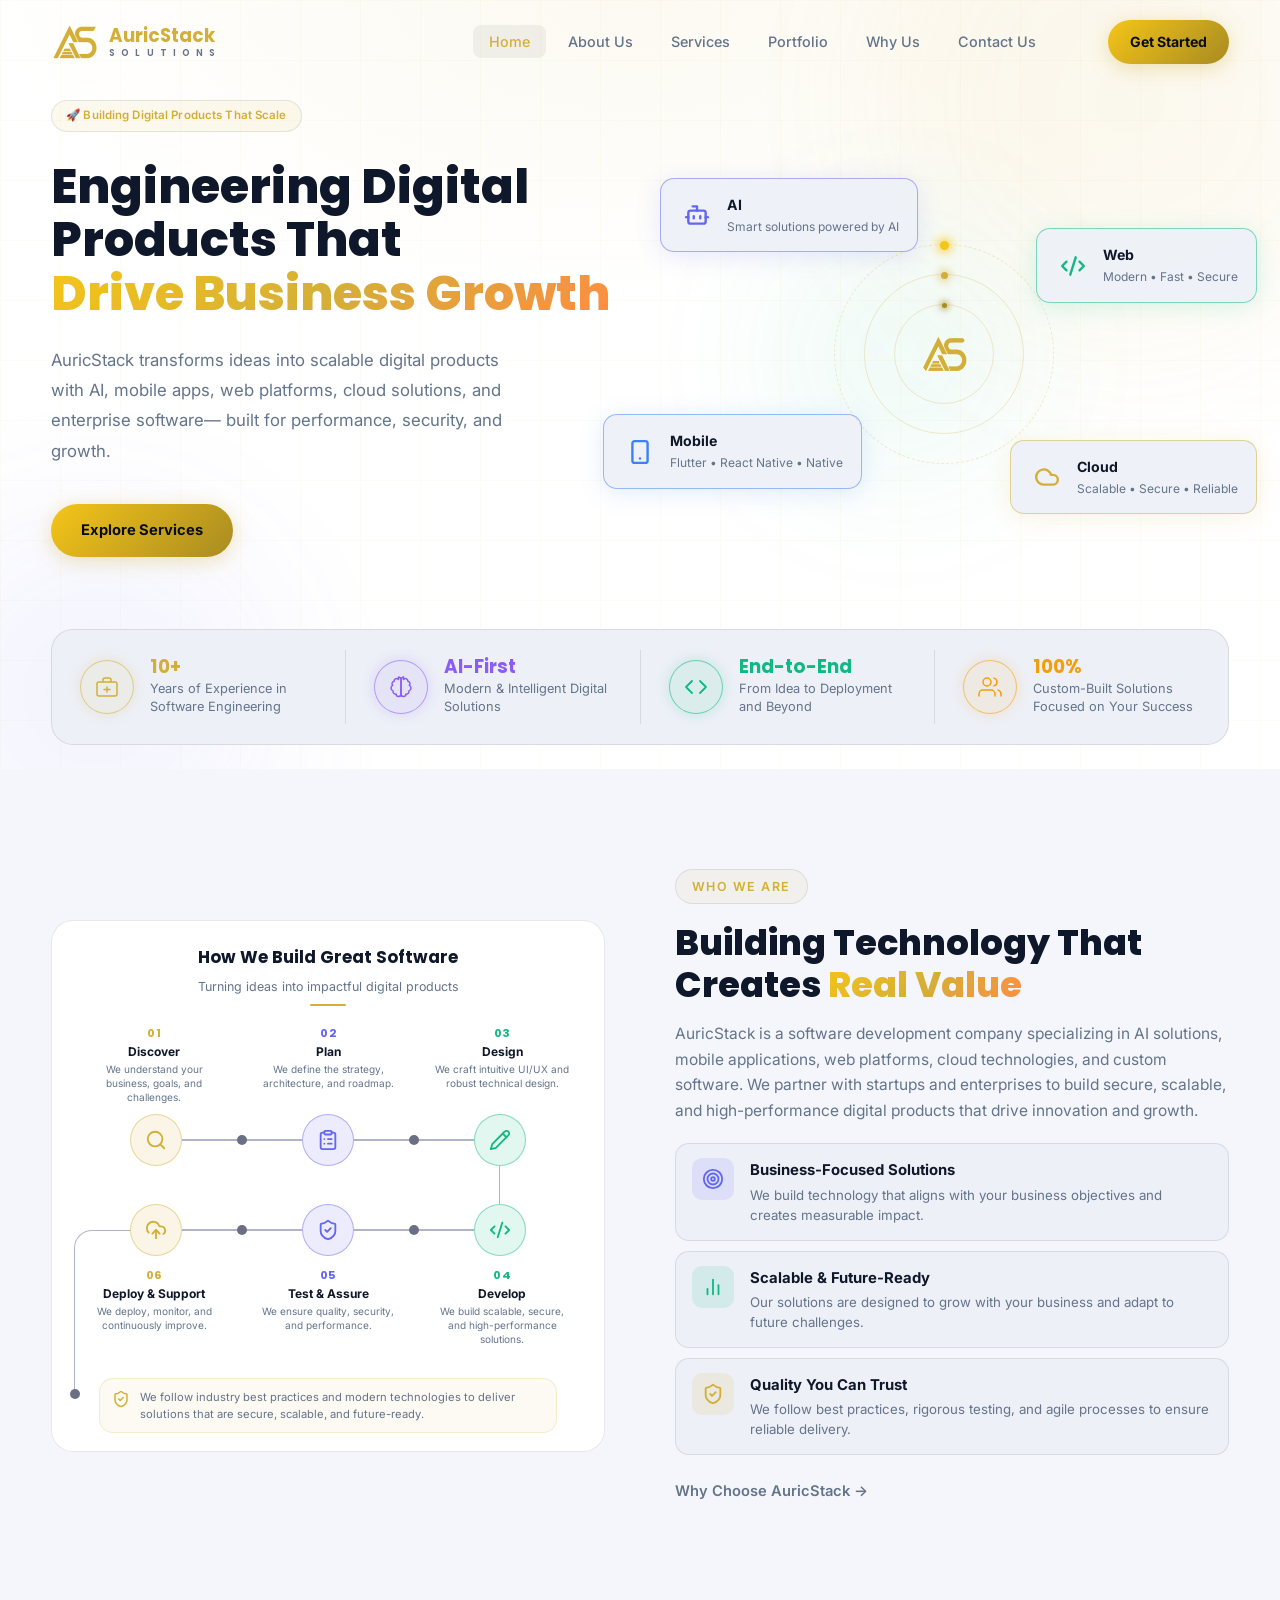
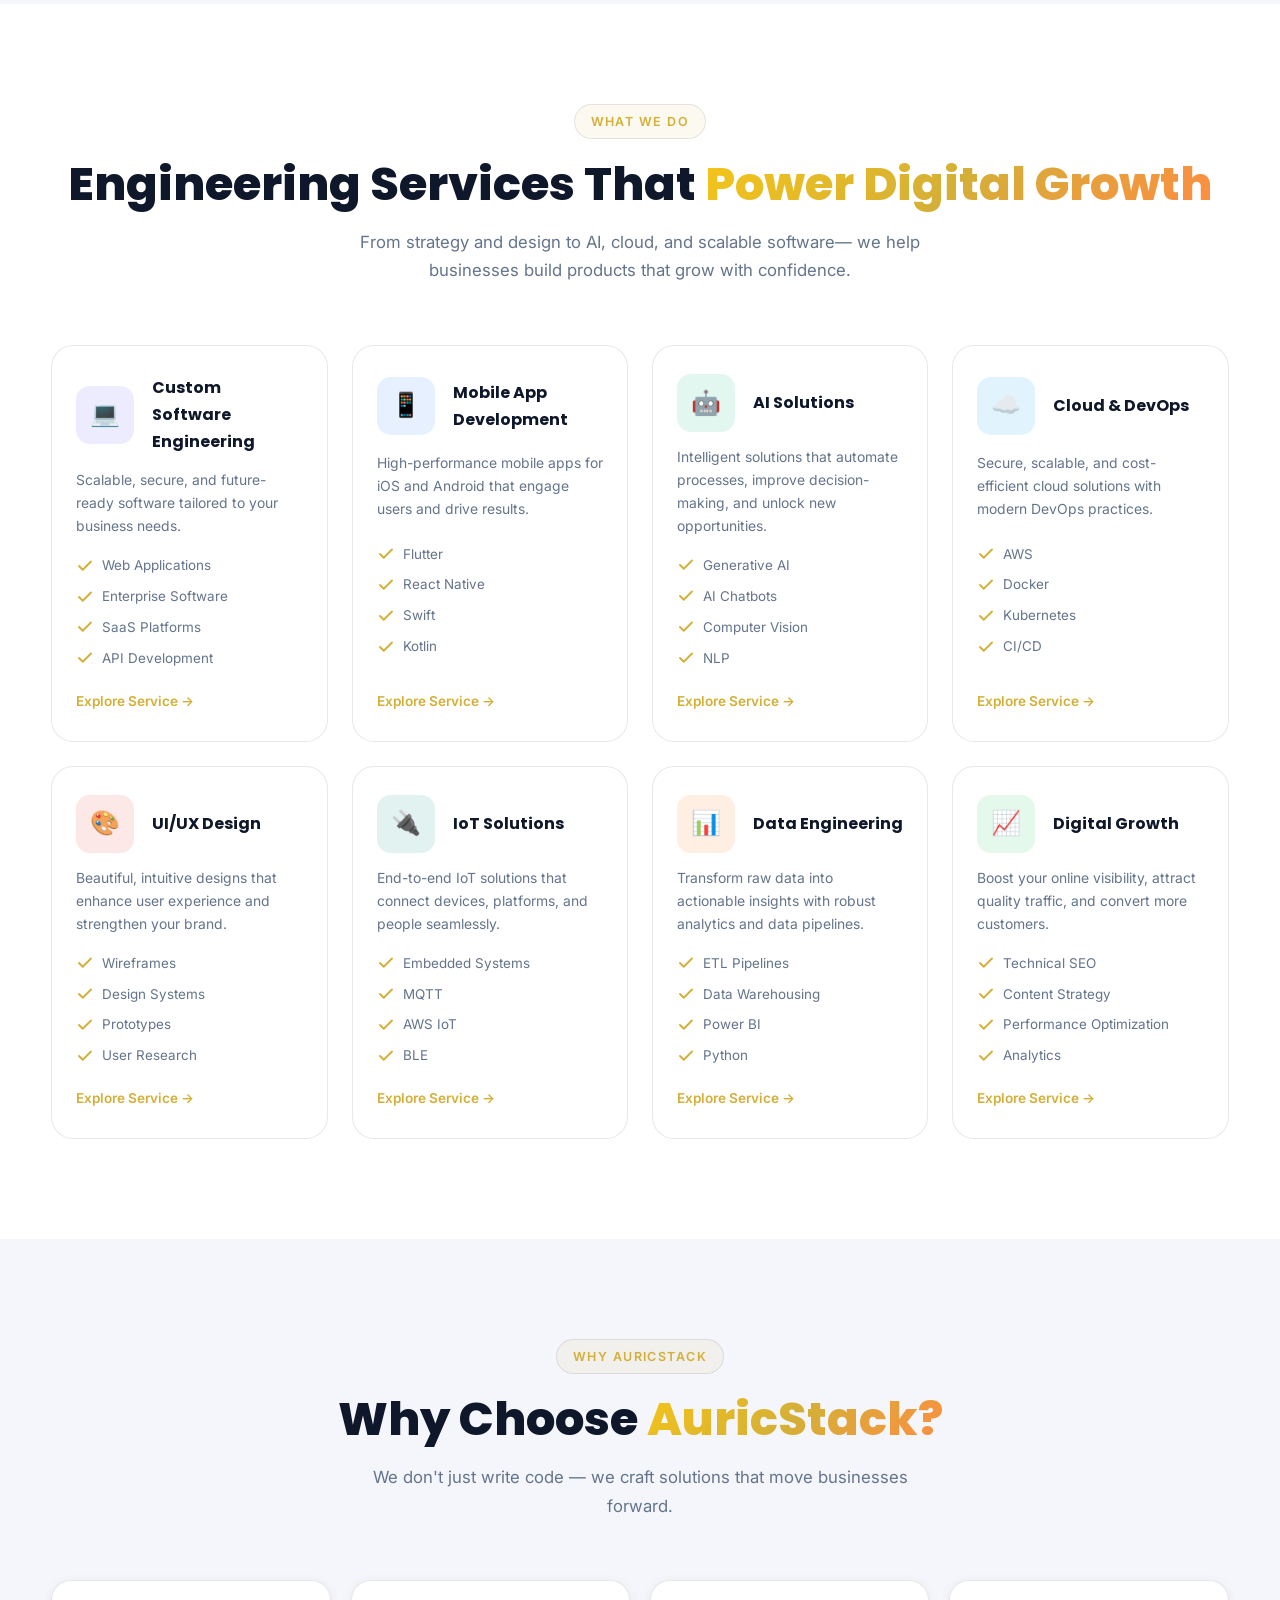
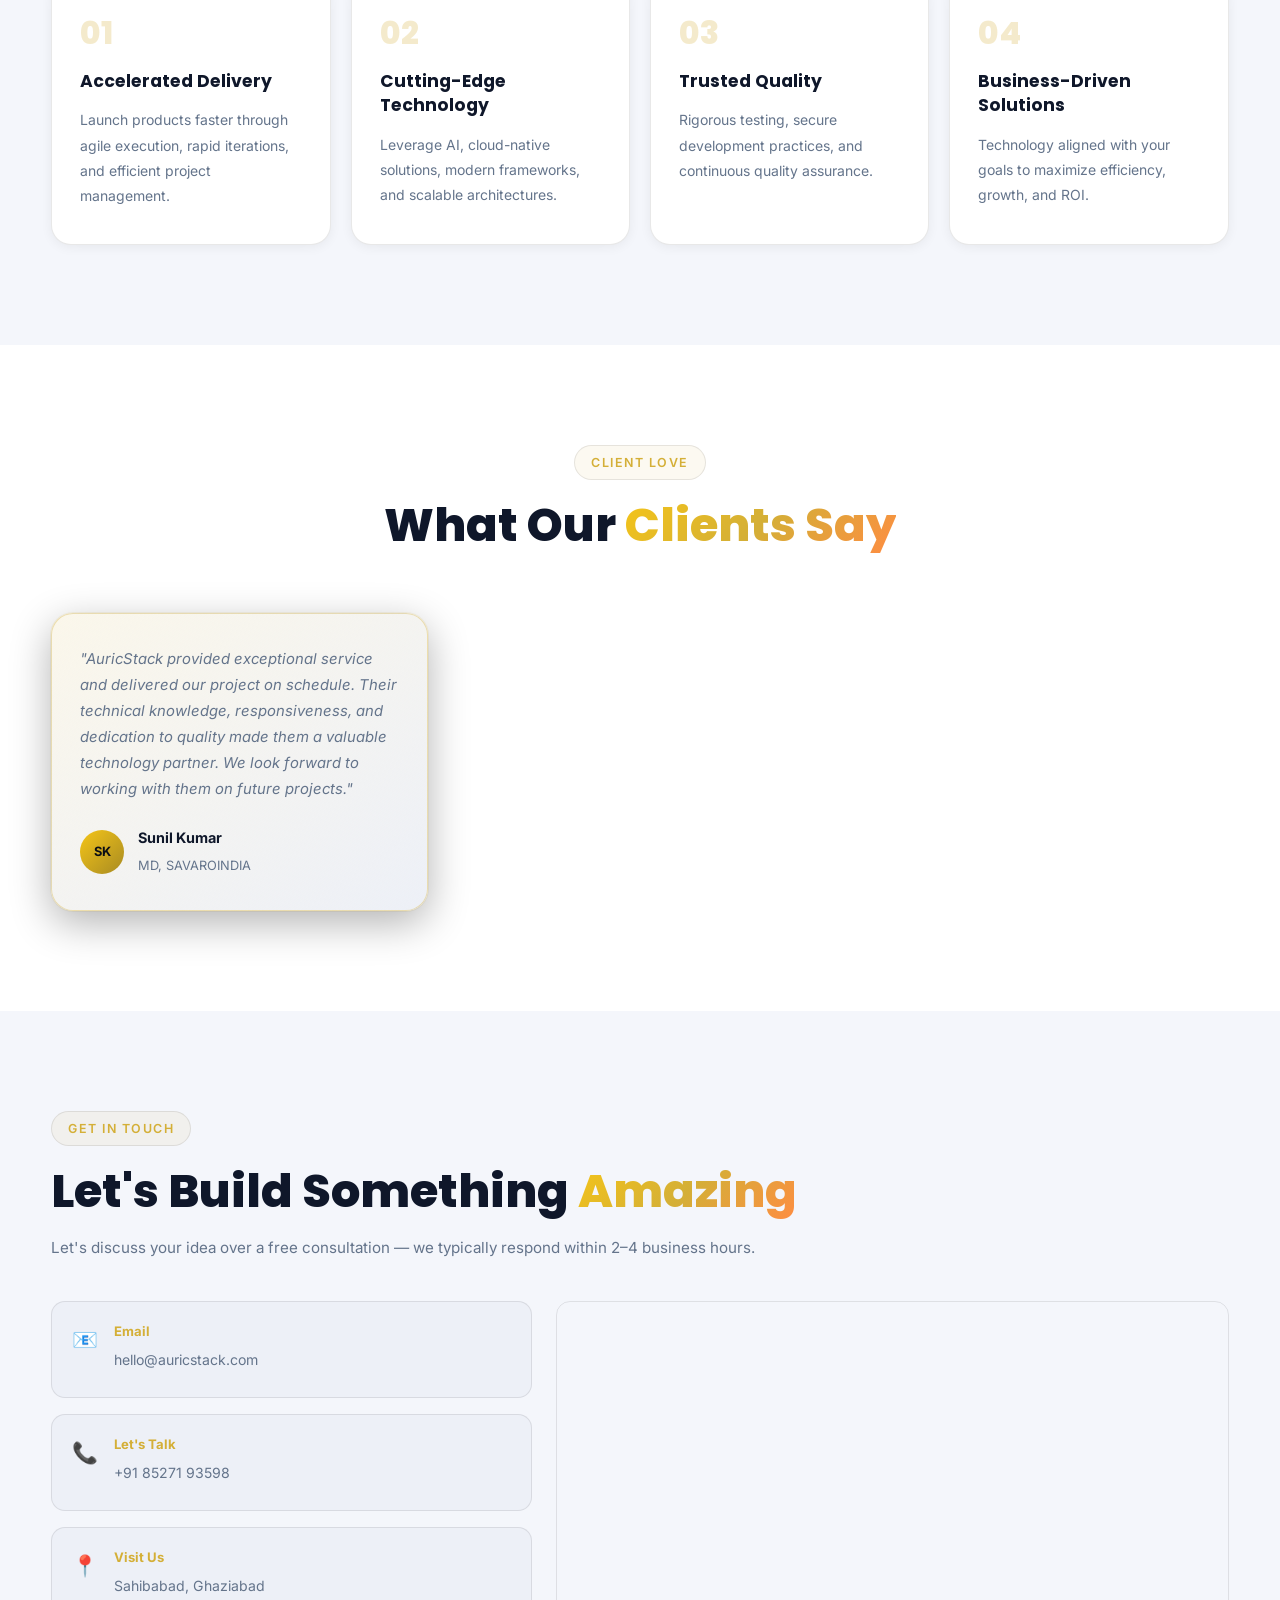
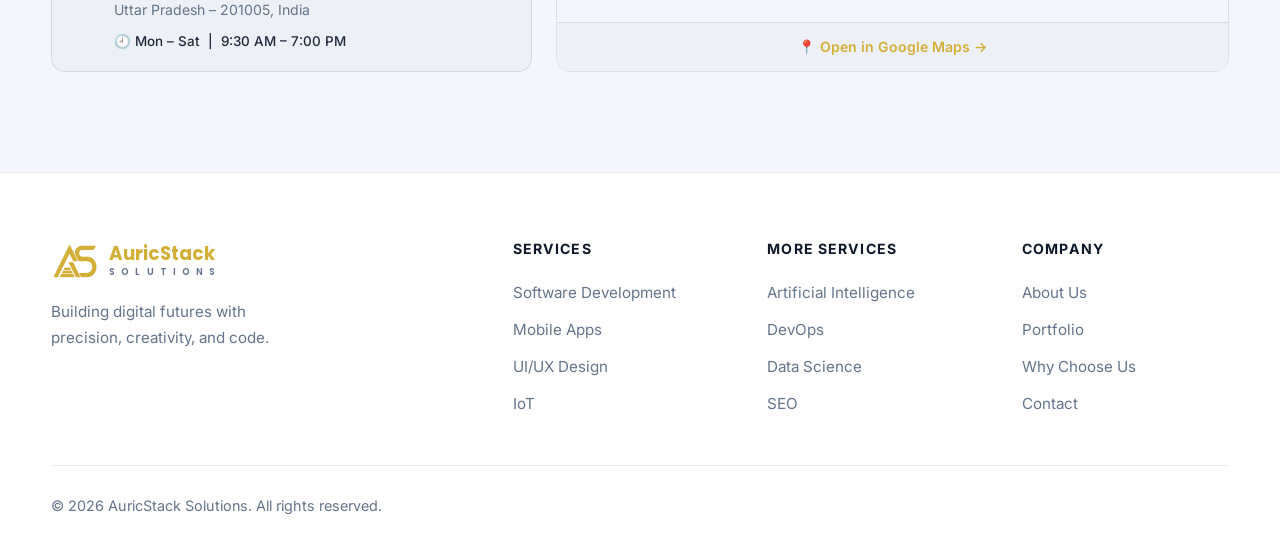
==== commit b6847a93: "portfolio completed" ====
--- a/index.html
+++ b/index.html
@@ -121,7 +121,7 @@
           </svg>
         </div>
         <div class="hl-text">
-          <strong>8+</strong>
+          <strong>10+</strong>
           <span>Years of Experience in Software Engineering</span>
         </div>
       </div>
--- a/style.css
+++ b/style.css
@@ -1011,21 +1011,30 @@
   margin: 0 auto 36px;
   line-height: 1.8;
 }
+.page-hero-sub-lead { margin-bottom: 14px; }
+.page-hero-sub:last-child { margin-bottom: 0; }
 .page-hero-actions { justify-content: center; margin-bottom: 0; }
 
 /* trust list */
+.why-trust-us .section-header,
+.team .section-header,
+.case-studies .section-header,
+.what-we-do .section-header,
+.prototype-path .section-header,
+.how-we-engage .section-header { margin-bottom: 44px; }
+
 .why-trust-us { background: var(--dark); padding: 50px 0 80px; }
 .trust-list {
   display: grid;
   grid-template-columns: 1fr 1fr;
   gap: 14px 40px;
   max-width: 980px;
-  margin: 0 auto 56px;
+  margin: 0 auto 40px;
 }
 .trust-list li {
   position: relative;
   padding-left: 30px;
-  font-size: 0.92rem;
+  font-size: 0.98rem;
   color: var(--text);
   line-height: 1.6;
 }
@@ -1046,14 +1055,14 @@
   font-weight: 700;
   color: var(--white);
   text-align: center;
-  margin-bottom: 28px;
+  margin-bottom: 20px;
 }
 
 .exp-grid {
   display: grid;
   grid-template-columns: repeat(4, 1fr);
   gap: 20px;
-  margin-bottom: 32px;
+  margin-bottom: 24px;
 }
 .exp-card {
   background: var(--dark-3);
@@ -1063,11 +1072,11 @@
   transition: var(--transition);
 }
 .exp-card:hover { border-color: rgba(212,175,55,0.3); transform: translateY(-3px); }
-.exp-card h4 { font-family: 'Poppins', sans-serif; font-size: 0.95rem; font-weight: 700; color: var(--white); margin-bottom: 8px; }
-.exp-card p { font-size: 0.83rem; color: var(--text-muted); line-height: 1.6; }
+.exp-card h4 { font-family: 'Poppins', sans-serif; font-size: 1.02rem; font-weight: 700; color: var(--white); margin-bottom: 8px; }
+.exp-card p { font-size: 0.92rem; color: var(--text-muted); line-height: 1.6; }
 
 .disclaimer {
-  font-size: 0.8rem;
+  font-size: 0.88rem;
   font-style: italic;
   color: var(--text-muted);
   border-left: 2px solid var(--gold);
@@ -1100,9 +1109,11 @@
   margin-bottom: 20px;
 }
 .team-card h3 { font-family: 'Poppins', sans-serif; font-size: 1.1rem; font-weight: 700; color: var(--white); margin-bottom: 4px; }
-.team-role { font-size: 0.85rem; font-weight: 600; color: var(--gold); margin-bottom: 6px; }
-.team-certs { font-size: 0.78rem; color: var(--text-muted); line-height: 1.6; margin-bottom: 18px; }
+.team-role { font-size: 0.92rem; font-weight: 600; color: var(--gold); margin-bottom: 6px; }
+.team-certs { font-size: 0.86rem; color: var(--text-muted); line-height: 1.6; margin-bottom: 18px; }
 .team-card .service-tags { margin-bottom: 0; }
+.team-card .service-tags li { font-size: 0.92rem; }
+.path-flow .why-card p, .engage-grid .why-card p { font-size: 0.95rem; }
 
 /* case studies */
 .case-studies { background: var(--dark); padding: 80px 0; }
@@ -1112,7 +1123,7 @@
   border: 1px solid rgba(212,175,55,0.3);
   border-radius: var(--radius-lg);
   padding: 36px 40px;
-  margin-bottom: 32px;
+  margin-bottom: 24px;
   box-shadow: 0 12px 40px rgba(0,0,0,0.2);
 }
 .case-feature .section-tag { margin-bottom: 18px; }
@@ -1130,8 +1141,30 @@
   line-height: 1.3;
   margin-bottom: 14px;
 }
-.case-feature-text p { font-size: 0.9rem; color: var(--text-muted); line-height: 1.7; }
-
+.case-feature-text p { font-size: 0.97rem; color: var(--text-muted); line-height: 1.7; }
+
+.case-studies .subsection-title { margin: 32px 0 20px; }
+.case-feature-grid-wide { grid-template-columns: 1fr 1.25fr; }
+.feature-points {
+  display: grid;
+  grid-template-columns: 1fr 1fr;
+  gap: 14px 18px;
+  margin: 22px 0;
+}
+.feature-points li { display: flex; align-items: center; gap: 10px; font-size: 0.88rem; color: var(--text-muted); line-height: 1.35; }
+.feature-points li svg { width: 26px; height: 26px; flex-shrink: 0; color: var(--gold); }
+.feature-points li strong { display: block; color: var(--white); font-size: 0.94rem; }
+.feature-tagline {
+  display: block;
+  font-size: 0.84rem;
+  font-weight: 600;
+  color: var(--gold-dark);
+  border: 1px solid rgba(212,175,55,0.45);
+  border-radius: 14px;
+  padding: 10px 14px;
+  text-align: center;
+  background: rgba(212,175,55,0.06);
+}
 .case-feature-flow-img {
   border-radius: var(--radius-lg);
   overflow: hidden;
@@ -1141,7 +1174,51 @@
 }
 .case-feature-flow-img img { width: 100%; height: auto; display: block; }
 
-.case-grid { display: flex; flex-direction: column; gap: 32px; }
+/* school bus concept card */
+.case-media-grid { display: grid; grid-template-columns: 1.1fr 1fr; gap: 36px; align-items: center; }
+.case-media-text .section-tag { margin-bottom: 14px; }
+.case-media-text h3 { font-family: 'Poppins', sans-serif; font-size: 1.6rem; font-weight: 800; color: var(--white); line-height: 1.25; margin-bottom: 12px; }
+.case-media-desc { font-size: 0.97rem; color: var(--text-muted); line-height: 1.7; }
+.cs-boxes { display: grid; grid-template-columns: 1fr 1fr; gap: 14px; margin: 22px 0; }
+.cs-box { border-radius: var(--radius); padding: 16px 18px; border: 1px solid; }
+.cs-box h4 { display: flex; align-items: center; gap: 8px; font-family: 'Poppins', sans-serif; font-size: 1rem; font-weight: 700; margin-bottom: 8px; }
+.cs-box h4 svg { width: 20px; height: 20px; flex-shrink: 0; }
+.cs-box p { font-size: 0.92rem; color: var(--text-muted); line-height: 1.55; }
+.cs-box ul { display: flex; flex-direction: column; gap: 8px; }
+.cs-box li { position: relative; padding-left: 16px; font-size: 0.92rem; color: var(--text-muted); line-height: 1.5; }
+.cs-box li::before { content: ''; position: absolute; left: 0; top: 8px; width: 6px; height: 6px; border-radius: 50%; }
+.cs-challenge li::before { background: #DC2626; }
+.cs-solution li::before { background: #059669; }
+.cs-challenge { background: rgba(239,68,68,0.07); border-color: rgba(239,68,68,0.28); }
+.cs-challenge h4 { color: #DC2626; }
+.cs-solution { background: rgba(16,185,129,0.08); border-color: rgba(16,185,129,0.3); }
+.cs-solution h4 { color: #059669; }
+.feature-points-3 { grid-template-columns: repeat(3, 1fr); margin-top: 0; }
+.feature-points-3 li { flex-direction: row; }
+.case-media-img img { width: 100%; height: auto; display: block; border-radius: var(--radius-lg); box-shadow: 0 12px 30px rgba(0,0,0,0.18); }
+
+.cs-bottom-grid { display: grid; grid-template-columns: 0.85fr 1.15fr; gap: 20px; align-items: start; }
+.cs-bottom-tech { display: flex; flex-direction: column; justify-content: center; }
+.cs-bottom-tech .tech-pills { margin-bottom: 0; }
+
+.key-benefits-bar {
+  background: rgba(212,175,55,0.06);
+  border: 1px solid rgba(212,175,55,0.25);
+  border-radius: var(--radius-lg);
+  padding: 22px 24px;
+  display: flex;
+  flex-direction: column;
+  justify-content: center;
+}
+.key-benefits-bar h4 {
+  display: flex; align-items: center; gap: 8px;
+  font-size: 0.78rem; font-weight: 700; text-transform: uppercase; letter-spacing: 0.08em;
+  color: var(--gold);
+  margin-bottom: 16px;
+}
+.key-benefits-bar h4 svg { width: 18px; height: 18px; }
+
+.case-grid { display: flex; flex-direction: column; gap: 24px; }
 .case-card {
   background: var(--dark-3);
   border: 1px solid var(--border);
@@ -1156,7 +1233,7 @@
 
 .case-columns { display: grid; grid-template-columns: 1fr 1fr; gap: 32px; margin-bottom: 24px; }
 .case-col h4 {
-  font-size: 0.78rem;
+  font-size: 0.82rem;
   font-weight: 700;
   text-transform: uppercase;
   letter-spacing: 0.08em;
@@ -1167,7 +1244,7 @@
 .case-col ul li {
   position: relative;
   padding-left: 20px;
-  font-size: 0.87rem;
+  font-size: 0.95rem;
   color: var(--text-muted);
   line-height: 1.6;
 }
@@ -1181,7 +1258,7 @@
 }
 
 .tech-label {
-  font-size: 0.78rem;
+  font-size: 0.82rem;
   font-weight: 700;
   text-transform: uppercase;
   letter-spacing: 0.08em;
@@ -1190,18 +1267,28 @@
 }
 .tech-pills { display: flex; flex-wrap: wrap; gap: 8px; margin-bottom: 24px; }
 .tech-pill {
-  font-size: 0.78rem;
+  font-size: 0.84rem;
   color: var(--text-muted);
   background: rgba(212,175,55,0.08);
   border: 1px solid var(--border);
   padding: 6px 14px;
   border-radius: 100px;
 }
+.tech-pill-icon { display: inline-flex; align-items: center; gap: 8px; padding: 6px 16px 6px 8px; }
+.tp-icon {
+  width: 24px; height: 24px;
+  border-radius: 50%;
+  display: flex; align-items: center; justify-content: center;
+  background: color-mix(in srgb, var(--fc) 16%, transparent);
+  color: var(--fc);
+  flex-shrink: 0;
+}
+.tp-icon svg { width: 14px; height: 14px; }
 .benefits-list { display: flex; flex-direction: column; gap: 8px; margin-bottom: 22px; }
 .benefits-list li {
   position: relative;
   padding-left: 22px;
-  font-size: 0.87rem;
+  font-size: 0.95rem;
   color: var(--text);
   line-height: 1.6;
 }
@@ -1215,11 +1302,21 @@
   background-size: contain;
   background-repeat: no-repeat;
 }
+.key-benefits-bar .benefits-list { display: grid; grid-template-columns: repeat(3, 1fr); gap: 16px 20px; margin-bottom: 0; }
+.key-benefits-bar .benefits-list li { padding-left: 22px; position: relative; }
+.key-benefits-bar .benefits-list li + li::after {
+  content: '';
+  position: absolute;
+  left: -11px; top: 2px; bottom: 2px;
+  width: 1px;
+  background: rgba(212,175,55,0.3);
+}
 
 /* what we do for you */
-.what-we-do { background: var(--dark-2); padding: 80px 0; }
-.qa-grid { display: grid; grid-template-columns: 1fr 1fr; gap: 16px; }
-.qa-grid .value-icon-box { font-size: 1.2rem; }
+.prototype-path { background: var(--dark-2); padding: 80px 0; }
+.path-flow { display: flex; align-items: stretch; gap: 14px; }
+.path-flow .why-card { flex: 1; padding: 30px 22px; }
+.path-arrow { align-self: center; flex-shrink: 0; color: var(--gold); font-size: 1.4rem; }
 
 /* how we engage */
 .how-we-engage { background: var(--dark); padding: 80px 0; }
@@ -1465,10 +1562,10 @@
 }
 
 .footer-brand .logo { margin-bottom: 14px; }
-.footer-brand p { font-size: 0.87rem; color: var(--text-muted); max-width: 240px; line-height: 1.7; }
+.footer-brand p { font-size: 0.95rem; color: var(--text-muted); max-width: 240px; line-height: 1.7; }
 
 .footer-col h4 {
-  font-size: 0.85rem;
+  font-size: 0.88rem;
   font-weight: 700;
   color: var(--white);
   text-transform: uppercase;
@@ -1477,7 +1574,7 @@
 }
 .footer-col ul { display: flex; flex-direction: column; gap: 10px; }
 .footer-col a {
-  font-size: 0.87rem;
+  font-size: 0.95rem;
   color: var(--text-muted);
   transition: var(--transition);
 }
@@ -1492,7 +1589,7 @@
   flex-wrap: wrap;
   gap: 12px;
 }
-.footer-bottom p { font-size: 0.83rem; color: var(--text-muted); }
+.footer-bottom p { font-size: 0.9rem; color: var(--text-muted); }
 .footer-legal { display: flex; gap: 24px; }
 .footer-legal a { font-size: 0.83rem; color: var(--text-muted); transition: var(--transition); }
 .footer-legal a:hover { color: var(--gold); }
@@ -1564,9 +1661,11 @@
   .exp-grid { grid-template-columns: 1fr 1fr; }
   .team-grid { grid-template-columns: 1fr; }
   .case-columns { grid-template-columns: 1fr; gap: 20px; }
-  .case-feature-grid { grid-template-columns: 1fr; gap: 28px; }
+  .case-media-grid { grid-template-columns: 1fr; gap: 28px; }
+  .case-feature-grid, .case-feature-grid-wide { grid-template-columns: 1fr; gap: 28px; }
   .case-feature { padding: 30px 24px; }
-  .qa-grid { grid-template-columns: 1fr; }
+  .path-flow { flex-direction: column; }
+  .path-arrow { transform: rotate(90deg); }
   .engage-grid { grid-template-columns: 1fr; }
 
   .about-grid { grid-template-columns: 1fr; gap: 20px 0; row-gap: 20px; }
@@ -1665,6 +1764,9 @@
   .contact-form { padding: 28px 20px; }
   .exp-grid { grid-template-columns: 1fr; }
   .case-card { padding: 28px 22px; }
+  .cs-boxes, .feature-points-3 { grid-template-columns: 1fr; }
+  .key-benefits-bar .benefits-list { grid-template-columns: 1fr; }
+  .cs-bottom-grid { grid-template-columns: 1fr; }
   .page-hero { padding: 120px 0 70px; }
   .case-feature-flow { flex-direction: column; }
   .flow-arrow { transform: rotate(90deg); }
